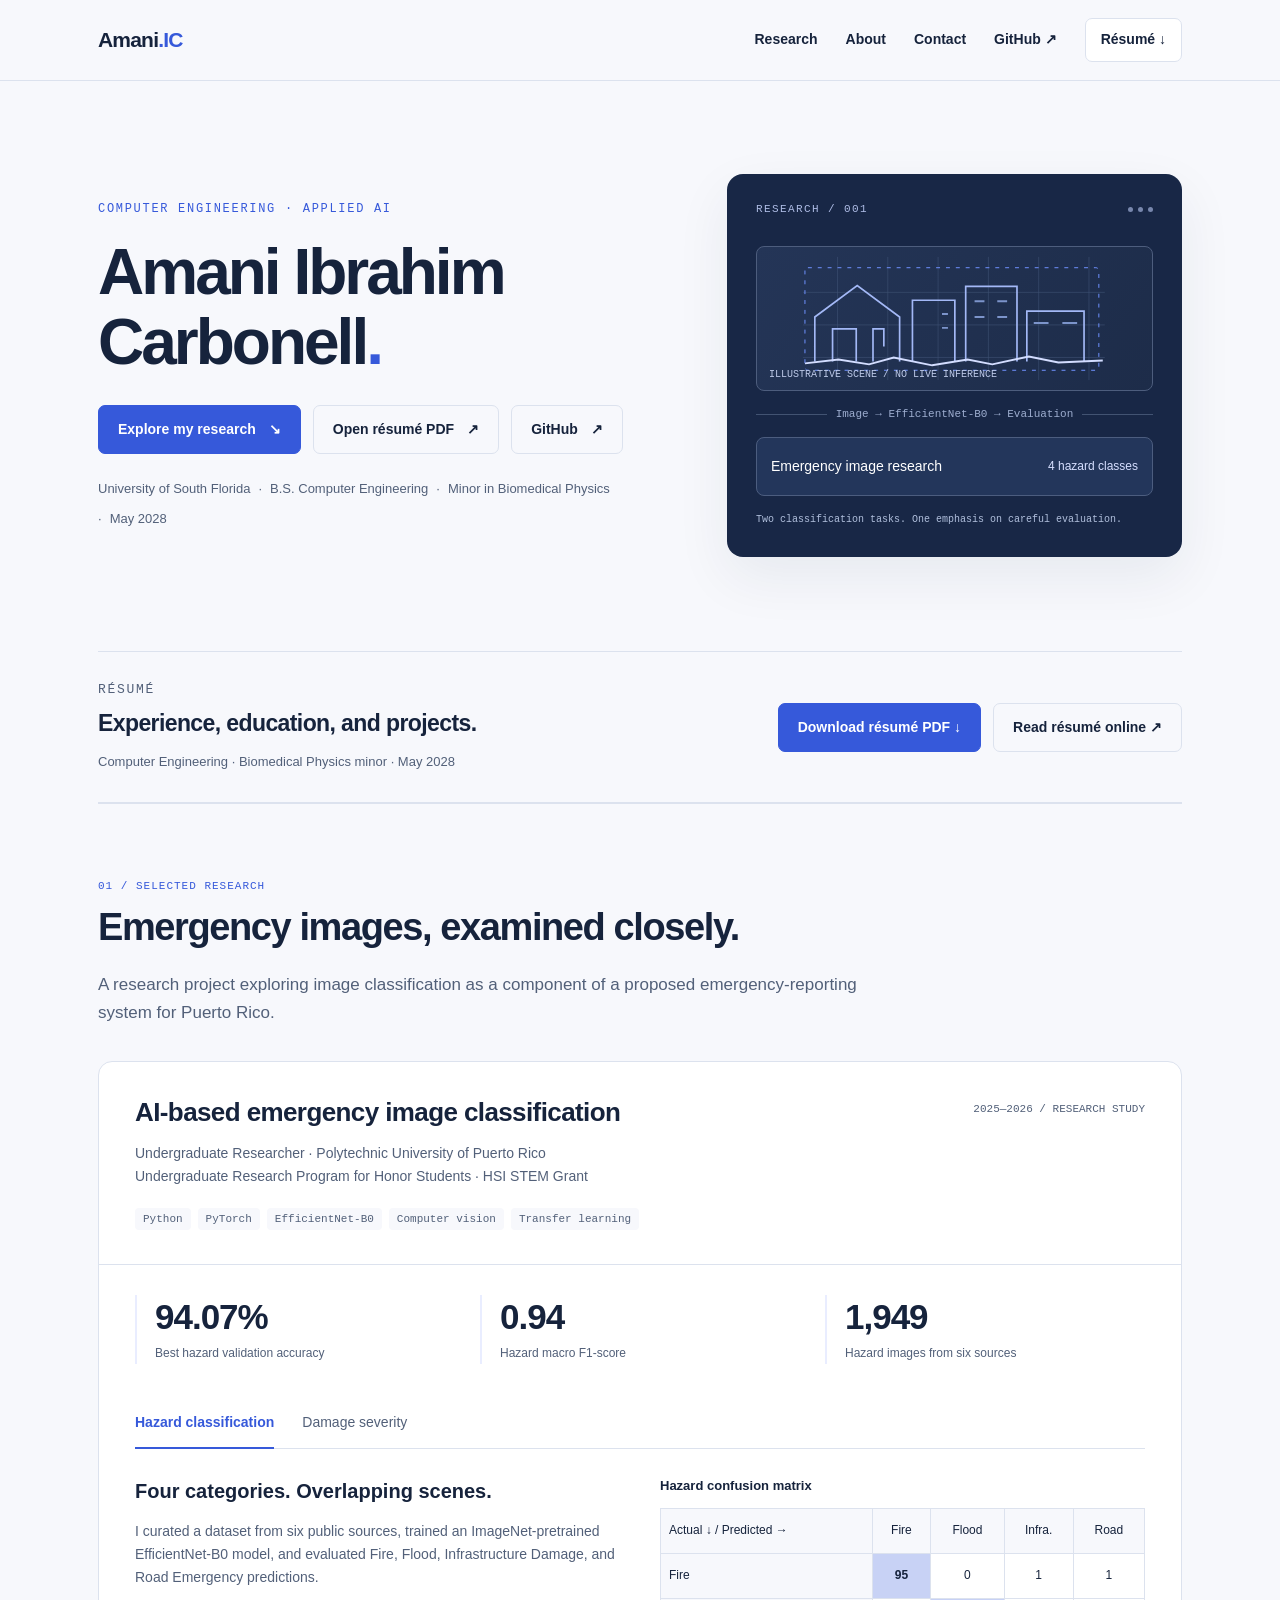
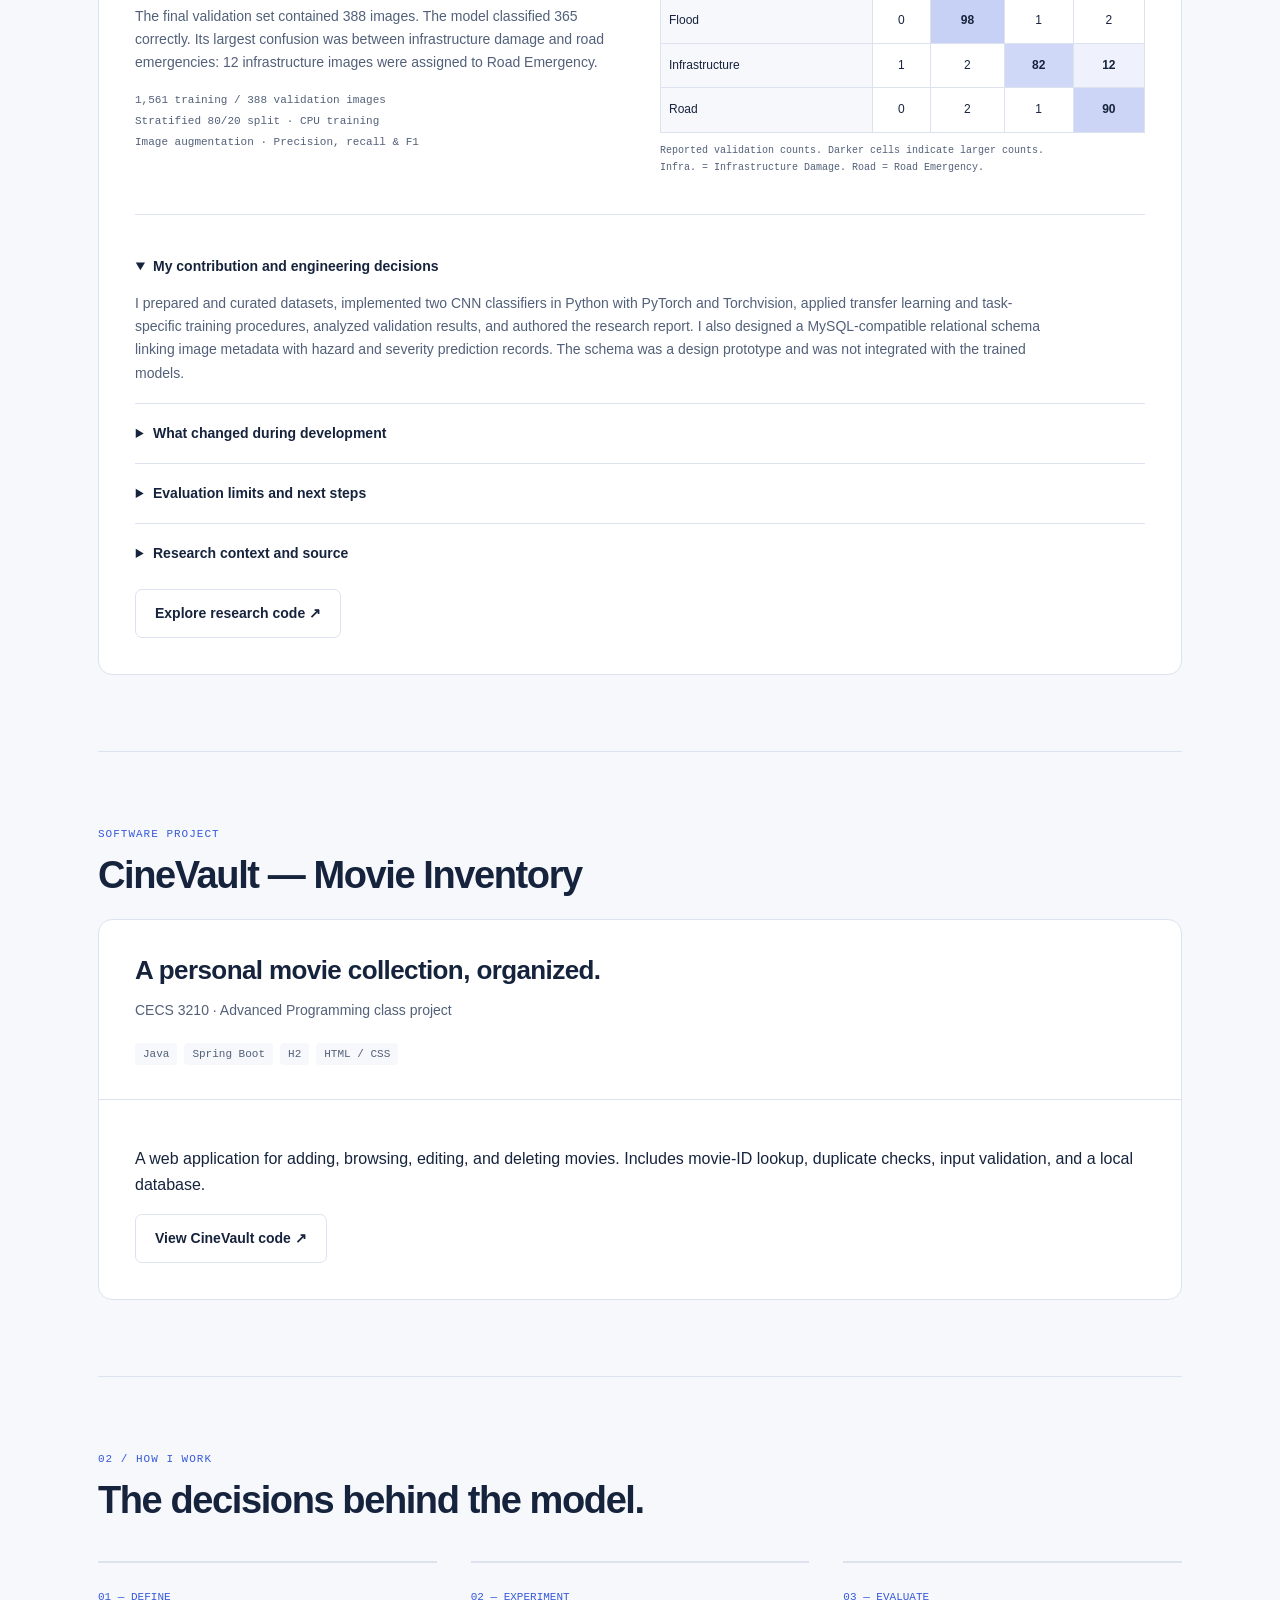
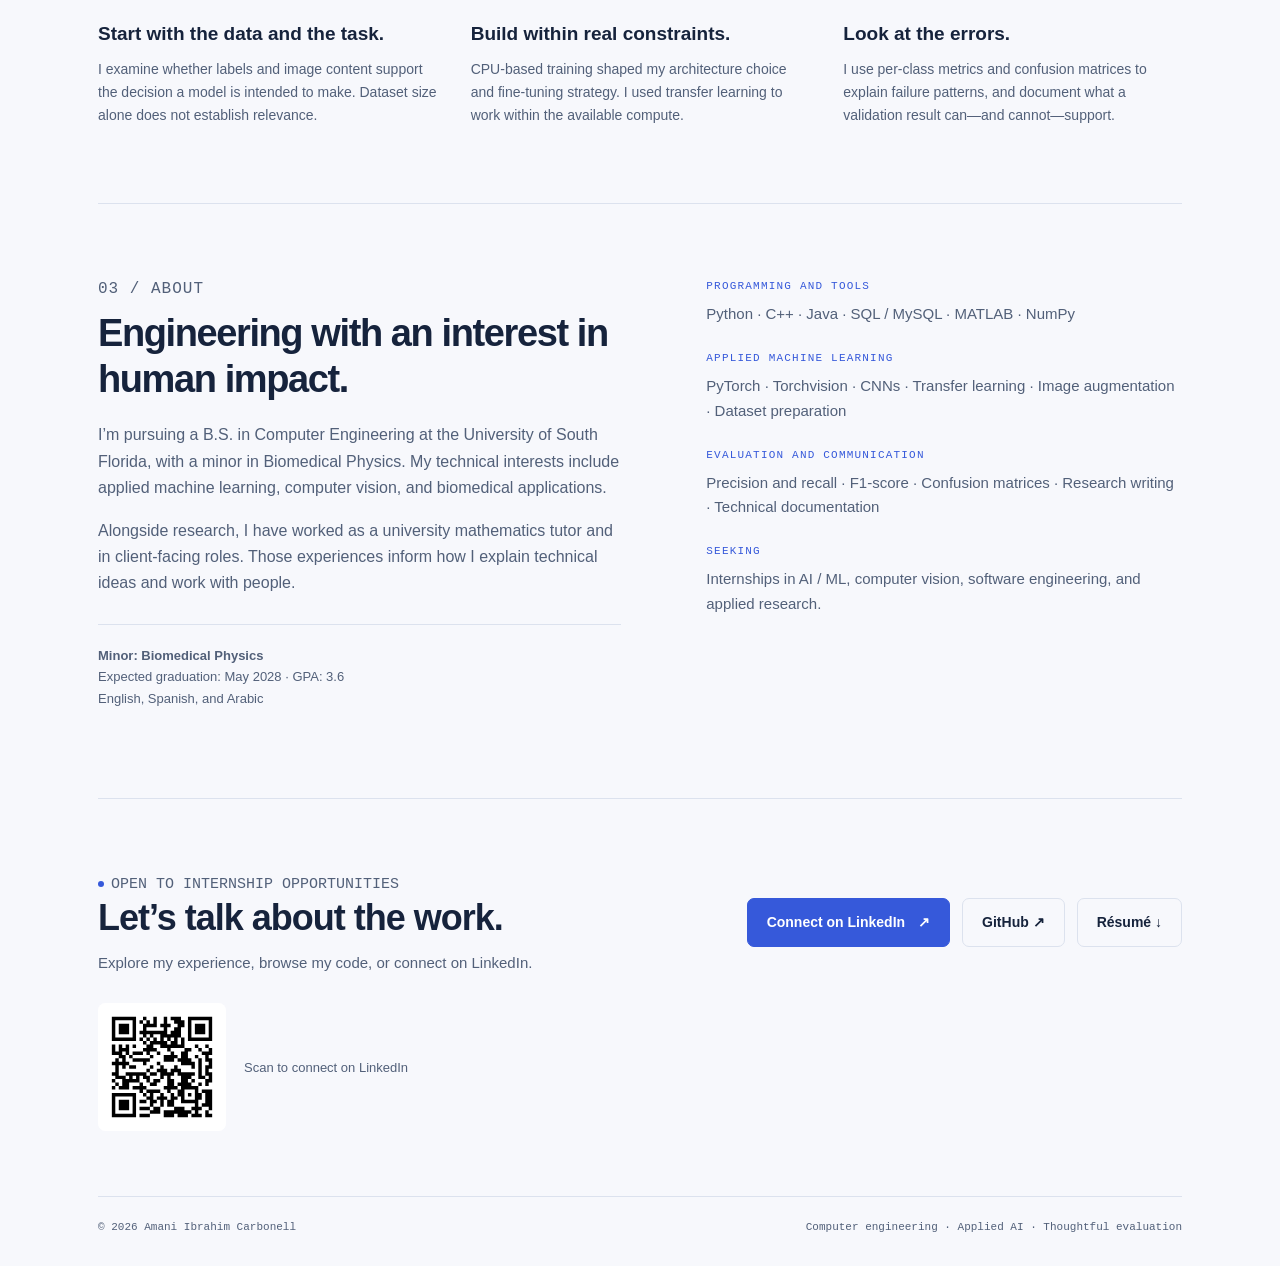
==== index.html @ 56d8b27e "Publish portfolio and resume on GitHub Pages" ====
<!doctype html>
<html lang="en">
<head>
<meta charset="utf-8"><meta name="viewport" content="width=device-width,initial-scale=1">
<meta name="description" content="Amani Ibrahim Carbonell — Computer Engineering student at USF. Applied AI and computer vision research, from dataset design to model evaluation.">
<title>Amani Ibrahim Carbonell — Computer Engineering & AI</title>
<style>
:root{--paper:#f7f8fc;--white:#fff;--ink:#16233c;--muted:#526079;--line:#dce2ee;--accent:#3659da;--pale:#e9edff;--dark:#182746;--mono:ui-monospace,SFMono-Regular,Consolas,monospace}*{box-sizing:border-box}html{scroll-behavior:smooth;scroll-padding-top:100px}body{margin:0;background:var(--paper);color:var(--ink);font-family:Inter,Arial,sans-serif;line-height:1.65}a{color:inherit;text-decoration:none}button{font:inherit}button,a{-webkit-tap-highlight-color:transparent}a:focus-visible,button:focus-visible,summary:focus-visible{outline:3px solid var(--accent);outline-offset:5px}.skip{position:absolute;left:18px;top:-100px;z-index:10;background:white;padding:10px}.skip:focus{top:10px}.wrap{max-width:1180px;margin:auto;padding:0 48px}header{position:sticky;top:0;background:rgba(247,248,252,.96);border-bottom:1px solid var(--line);z-index:5}nav{height:80px;display:flex;align-items:center;justify-content:space-between;gap:28px}.brand{font-weight:750;letter-spacing:-.8px;font-size:21px}.brand span{color:var(--accent)}.navlinks{display:flex;align-items:center;gap:28px;font-size:14px;font-weight:600}.navlinks a:hover{color:var(--accent)}.resume-link{border:1px solid var(--line);border-radius:7px;padding:9px 15px;background:white}.hero{padding:93px 0 94px;display:grid;grid-template-columns:1.25fr 1fr;gap:60px;align-items:center}.eyebrow{font:12px var(--mono);letter-spacing:1.7px;text-transform:uppercase;color:var(--accent);margin:0 0 22px}.hero h1{font-size:clamp(45px,5vw,67px);line-height:1.09;letter-spacing:-3px;font-weight:650;margin:0 0 28px}.hero h1 span{color:var(--accent)}.intro{font-size:18px;color:var(--muted);max-width:560px;margin:0 0 27px}.identity{font-size:13px;color:var(--muted);margin:24px 0 0;display:flex;gap:8px;flex-wrap:wrap}.identity span+span:before{content:'·';margin-right:8px}.actions{display:flex;gap:12px;flex-wrap:wrap}.button{display:inline-flex;align-items:center;justify-content:center;gap:13px;border-radius:7px;padding:12px 19px;font-size:14px;font-weight:600;background:var(--accent);color:white;border:1px solid var(--accent)}.button:hover{background:#2747ba}.button.secondary{background:transparent;color:var(--ink);border-color:var(--line)}.button.secondary:hover{background:white}.visual{background:var(--dark);color:white;border-radius:16px;padding:29px;box-shadow:0 20px 55px #14254512;position:relative}.visual-top{font:11px var(--mono);color:#aebce5;letter-spacing:1.4px;display:flex;align-items:center;justify-content:space-between;margin-bottom:31px}.dots{display:flex;gap:5px}.dots i{width:5px;height:5px;border-radius:50%;background:#7887ad}.image-box{height:145px;border:1px solid #4d5d7d;border-radius:8px;display:flex;align-items:center;justify-content:center;overflow:hidden;background:linear-gradient(125deg,#243557,#1d2c49);position:relative}.image-box svg{width:88%;height:100%}.box-tag{position:absolute;bottom:10px;left:12px;font:10px var(--mono);color:#bdc9e8}.processing{display:flex;align-items:center;gap:9px;color:#9dadcf;font:11px var(--mono);margin:17px 0}.processing:before,.processing:after{content:'';height:1px;flex:1;background:#425372}.prediction{display:flex;align-items:center;justify-content:space-between;border:1px solid #4c5d7f;background:#23365b;border-radius:8px;padding:17px 14px;font-size:14px}.prediction strong{color:#d6dfff;font-size:12px;font-weight:500}.visual-note{font:10px/1.7 var(--mono);color:#b0bfdc;margin:15px 0 0}.section{padding:76px 0;border-top:1px solid var(--line)}.section-number{font:11px var(--mono);color:var(--accent);letter-spacing:1px;margin:0 0 13px}.section h2{font-size:38px;line-height:1.2;letter-spacing:-1.4px;font-weight:650;margin:0 0 20px}.section-lead{font-size:17px;color:var(--muted);max-width:760px;margin:0 0 34px}.project{background:white;border:1px solid var(--line);border-radius:14px;overflow:hidden}.project-head{padding:34px 36px;border-bottom:1px solid var(--line);display:flex;justify-content:space-between;gap:30px}.project-head h3{font-size:26px;letter-spacing:-.6px;line-height:1.3;margin:0 0 12px;max-width:650px}.project-head p{font-size:14px;color:var(--muted);max-width:650px;margin:0}.project-date{font:11px var(--mono);color:var(--muted);white-space:nowrap;padding-top:7px}.tags{display:flex;flex-wrap:wrap;gap:7px;margin-top:20px}.tags span{font:11px var(--mono);padding:5px 8px;background:var(--paper);border-radius:4px;color:var(--muted)}.project-body{padding:30px 36px 36px}.metrics{display:grid;grid-template-columns:repeat(3,1fr);gap:25px;margin-bottom:34px}.metric{border-left:2px solid var(--pale);padding-left:18px}.metric strong{display:block;font-size:35px;line-height:1.25;letter-spacing:-1px}.metric span{display:block;font-size:12px;color:var(--muted);margin-top:5px}.tabs{display:flex;border-bottom:1px solid var(--line);gap:28px;margin:0 0 26px}.tabs button{border:0;border-bottom:2px solid transparent;margin-bottom:-1px;background:none;padding:13px 0;color:var(--muted);font-size:14px;cursor:pointer}.tabs button[aria-selected=true]{color:var(--accent);border-bottom-color:var(--accent);font-weight:650}.result-layout{display:grid;grid-template-columns:1fr 1fr;gap:40px;align-items:start}.result-copy h4{font-size:20px;margin:0 0 12px}.result-copy p{font-size:14px;color:var(--muted);margin:0 0 16px}.result-copy .method{font:11px/1.9 var(--mono);color:var(--muted)}table{border-collapse:collapse;width:100%;font-size:12px}caption{text-align:left;font-weight:600;font-size:13px;margin-bottom:12px}th,td{text-align:center;padding:12px 8px;border:1px solid var(--line)}th{font-weight:500;background:#f7f8fc}th:first-child{text-align:left}.cell{background:rgba(54,89,218,var(--heat));font-weight:650}.table-note{font:10px/1.65 var(--mono);color:var(--muted);margin-top:10px}.observations{margin-top:28px;padding-top:22px;border-top:1px solid var(--line)}details{border-bottom:1px solid var(--line);padding:18px 0}details:last-child{border:0;padding-bottom:0}summary{font-size:14px;font-weight:600;cursor:pointer;list-style-position:outside;margin-left:18px}details p{font-size:14px;color:var(--muted);margin:14px 0 0;max-width:920px}.approach-grid{display:grid;grid-template-columns:repeat(3,1fr);gap:34px;margin-top:37px}.approach-step{border-top:2px solid var(--line);padding-top:19px}.step-num{font:11px var(--mono);color:var(--accent)}.approach-step h3{font-size:19px;line-height:1.4;margin:13px 0 10px}.approach-step p{font-size:14px;color:var(--muted);margin:0}.about-layout{display:grid;grid-template-columns:1.1fr 1fr;gap:85px}.about-layout p{color:var(--muted);font-size:16px}.skill-group{margin-bottom:25px}.skill-group h3{font:11px var(--mono);letter-spacing:1.2px;color:var(--accent);text-transform:uppercase;margin:0 0 10px}.skill-group p{font-size:15px;margin:0}.about-meta{margin-top:27px;border-top:1px solid var(--line);padding-top:20px;font-size:13px!important}.contact{padding:70px 0 65px}.contact-inner{display:flex;align-items:center;justify-content:space-between;gap:30px}.contact h2{font-size:36px;margin:0 0 12px;letter-spacing:-1px}.contact p{margin:0;color:var(--muted);font-size:15px}.footer{padding:24px 0;border-top:1px solid var(--line);font:11px var(--mono);color:var(--muted);display:flex;justify-content:space-between;gap:20px}.status{display:inline-flex;align-items:center;gap:7px;font:11px var(--mono);color:var(--accent);margin-bottom:17px}.status:before{content:'';width:6px;height:6px;border-radius:50%;background:var(--accent)}[hidden]{display:none!important}@media(max-width:900px){.wrap{padding:0 25px}.hero{gap:35px;grid-template-columns:1.15fr 1fr}.hero h1{font-size:48px}.visual{padding:22px}.result-layout{gap:25px}.about-layout{gap:40px}}@media(max-width:650px){nav{height:70px}.brand{font-size:18px}.navlinks{gap:16px;font-size:12px}.navlinks .about-nav{display:none}.navlinks .resume-link{padding:6px 9px}.hero{grid-template-columns:1fr;padding:55px 0;gap:35px}.hero h1{font-size:48px;letter-spacing:-2.2px}.intro{font-size:17px}.visual{max-width:460px;width:100%}.section{padding:50px 0}.section h2{font-size:31px}.project-head{padding:24px;display:block}.project-head h3{font-size:23px}.project-date{margin-top:18px}.project-body{padding:24px}.metrics{gap:13px}.metric{padding-left:10px}.metric strong{font-size:27px}.metric span{font-size:11px}.result-layout,.about-layout,.approach-grid{grid-template-columns:1fr}.tabs{gap:20px}.tabs button{font-size:13px}.approach-grid{gap:25px}.contact-inner{display:block}.contact .actions{margin-top:25px}.contact h2{font-size:29px}.footer{font-size:10px;flex-direction:column;gap:5px}.table-scroll{overflow-x:auto}th,td{padding:10px 6px}}@media(prefers-reduced-motion:reduce){html{scroll-behavior:auto}}
.linkedin-qr{display:flex;align-items:center;gap:18px;margin:28px 0 0}.linkedin-qr img{display:block;background:white;border-radius:8px}.linkedin-qr figcaption{font-size:13px;color:var(--muted)}@media(max-width:650px){.navlinks{gap:11px}.navlinks a[href="#contact"]{display:none}}
.resume-panel{display:flex;align-items:center;justify-content:space-between;gap:28px;border-top:1px solid var(--line);border-bottom:1px solid var(--line);padding:30px 0}.resume-panel .eyebrow{margin:0 0 8px}.resume-panel h2{font-size:23px;letter-spacing:-.6px;margin:0 0 8px}.resume-panel p{font-size:13px;color:var(--muted);margin:0}.resume-panel .actions{flex-shrink:0}@media(max-width:900px){.resume-panel{align-items:flex-start;flex-direction:column}.resume-panel .actions{flex-shrink:1}}
</style>
</head>
<body>
<a class="skip" href="#main">Skip to content</a>
<header><div class="wrap"><nav aria-label="Main navigation"><a class="brand" href="#main">Amani<span>.IC</span></a><div class="navlinks"><a href="#research">Research</a><a class="about-nav" href="#about">About</a><a href="#contact">Contact</a><a href="https://github.com/amaniic" target="_blank" rel="noopener noreferrer">GitHub ↗</a><a class="resume-link" href="resume.html">Résumé ↓</a></div></nav></div></header>
<main id="main"><div class="wrap">
<section class="hero" aria-labelledby="hero-title"><div><p class="eyebrow">Computer engineering · Applied AI</p><h1 id="hero-title">Amani Ibrahim<br>Carbonell<span>.</span></h1><div class="actions"><a class="button" href="#research">Explore my research <span aria-hidden="true">↘</span></a><a class="button secondary" href="Amani_Ibrahim_Carbonell_Resume.pdf" target="_blank" rel="noopener noreferrer">Open résumé PDF <span aria-hidden="true">↗</span></a><a class="button secondary" href="https://github.com/amaniic" target="_blank" rel="noopener noreferrer">GitHub <span aria-hidden="true">↗</span></a></div><p class="identity"><span>University of South Florida</span><span>B.S. Computer Engineering</span><span>Minor in Biomedical Physics</span><span>May 2028</span></p></div>
<div class="visual" aria-label="Conceptual illustration of the research workflow"><div class="visual-top"><span>RESEARCH / 001</span><span class="dots" aria-hidden="true"><i></i><i></i><i></i></span></div><div class="image-box"><svg viewBox="0 0 340 145" fill="none" aria-hidden="true"><path d="M16 112h306M16 79h306M16 46h306M51 10v125M102 10v125M153 10v125M204 10v125M255 10v125M306 10v125" stroke="#405274" stroke-width=".6"/><path d="M28 116V71l43-32 43 32v45M46 116V83h24v33M87 116V83h11v18M127 116V54h43v62M181 116V40h52v76M243 116V65h58v51" stroke="#a3b8f6" stroke-width="1.7"/><path d="m18 118 34-4 31 5 25-7 39 8 36-6 25 5 37-8 30 6 45-2" stroke="#d3ddff" stroke-width="2"/><path d="M157 68h6M157 82h6M190 55h10M213 55h10M190 71h10M213 71h10M250 77h15M279 77h15" stroke="#7c94cb" stroke-width="2"/><rect x="18" y="21" width="298" height="104" rx="3" stroke="#7092ff" stroke-dasharray="4 6"/></svg><span class="box-tag">ILLUSTRATIVE SCENE / NO LIVE INFERENCE</span></div><div class="processing">Image → EfficientNet-B0 → Evaluation</div><div class="prediction"><span>Emergency image research</span><strong>4 hazard classes</strong></div><p class="visual-note">Two classification tasks. One emphasis on careful evaluation.</p></div></section>
<section class="resume-panel" id="resume" aria-labelledby="resume-title"><div><p class="eyebrow">RÉSUMÉ</p><h2 id="resume-title">Experience, education, and projects.</h2><p>Computer Engineering · Biomedical Physics minor · May 2028</p></div><div class="actions"><a class="button" href="Amani_Ibrahim_Carbonell_Resume.pdf" download="Amani_Ibrahim_Carbonell_Resume.pdf">Download résumé PDF ↓</a><a class="button secondary" href="resume.html">Read résumé online ↗</a></div></section>
<section class="section" id="research" aria-labelledby="research-title"><p class="section-number">01 / SELECTED RESEARCH</p><h2 id="research-title">Emergency images, examined closely.</h2><p class="section-lead">A research project exploring image classification as a component of a proposed emergency-reporting system for Puerto Rico.</p>
<article class="project"><div class="project-head"><div><h3>AI-based emergency image classification</h3><p>Undergraduate Researcher · Polytechnic University of Puerto Rico<br>Undergraduate Research Program for Honor Students · HSI STEM Grant</p><div class="tags"><span>Python</span><span>PyTorch</span><span>EfficientNet-B0</span><span>Computer vision</span><span>Transfer learning</span></div></div><div class="project-date">2025—2026 / RESEARCH STUDY</div></div>
<div class="project-body"><div class="metrics"><div class="metric"><strong>94.07%</strong><span>Best hazard validation accuracy</span></div><div class="metric"><strong>0.94</strong><span>Hazard macro F1-score</span></div><div class="metric"><strong>1,949</strong><span>Hazard images from six sources</span></div></div>
<div class="tabs" role="tablist" aria-label="Explore model results"><button id="tab-hazard" role="tab" aria-selected="true" aria-controls="panel-hazard" tabindex="0">Hazard classification</button><button id="tab-severity" role="tab" aria-selected="false" aria-controls="panel-severity" tabindex="-1">Damage severity</button></div>
<div role="tabpanel" id="panel-hazard" aria-labelledby="tab-hazard"><div class="result-layout"><div class="result-copy"><h4>Four categories. Overlapping scenes.</h4><p>I curated a dataset from six public sources, trained an ImageNet-pretrained EfficientNet-B0 model, and evaluated Fire, Flood, Infrastructure Damage, and Road Emergency predictions.</p><p>The final validation set contained 388 images. The model classified 365 correctly. Its largest confusion was between infrastructure damage and road emergencies: 12 infrastructure images were assigned to Road Emergency.</p><p class="method">1,561 training / 388 validation images<br>Stratified 80/20 split · CPU training<br>Image augmentation · Precision, recall & F1</p></div><div class="table-scroll"><table><caption>Hazard confusion matrix</caption><thead><tr><th scope="col">Actual ↓ / Predicted →</th><th scope="col">Fire</th><th scope="col">Flood</th><th scope="col">Infra.</th><th scope="col">Road</th></tr></thead><tbody><tr><th scope="row">Fire</th><td class="cell" style="--heat:.27">95</td><td>0</td><td>1</td><td>1</td></tr><tr><th scope="row">Flood</th><td>0</td><td class="cell" style="--heat:.28">98</td><td>1</td><td>2</td></tr><tr><th scope="row">Infrastructure</th><td>1</td><td>2</td><td class="cell" style="--heat:.23">82</td><td class="cell" style="--heat:.08">12</td></tr><tr><th scope="row">Road</th><td>0</td><td>2</td><td>1</td><td class="cell" style="--heat:.25">90</td></tr></tbody></table><p class="table-note">Reported validation counts. Darker cells indicate larger counts.<br>Infra. = Infrastructure Damage. Road = Road Emergency.</p></div></div></div>
<div role="tabpanel" id="panel-severity" aria-labelledby="tab-severity" hidden><div class="result-layout"><div class="result-copy"><h4>Severity needs more than a headline score.</h4><p>I developed a second EfficientNet-B0 model for Mild Damage versus Severe Damage using a modified, supplemented CrisisMMD-based dataset. Training used class-weighted cross-entropy and staged fine-tuning.</p><p>The best validation accuracy across training was <strong>79.57%</strong>. The final Stage 2 pass shown here classified 431 of 558 images correctly (<strong>77.24%</strong>). These results describe different checkpoints.</p><p class="method">2,289 training / 558 validation images<br>Final-pass macro F1: 0.75<br>Final-pass severe recall: 0.79</p></div><div class="table-scroll"><table><caption>Severity confusion matrix · final Stage 2 pass</caption><thead><tr><th scope="col">Actual ↓ / Predicted →</th><th scope="col">Mild</th><th scope="col">Severe</th></tr></thead><tbody><tr><th scope="row">Mild Damage</th><td class="cell" style="--heat:.16">125</td><td class="cell" style="--heat:.06">45</td></tr><tr><th scope="row">Severe Damage</th><td class="cell" style="--heat:.10">82</td><td class="cell" style="--heat:.28">306</td></tr></tbody></table><p class="table-note">82 severe images were predicted as mild in the final pass. This failure mode supports further research into human review and clearer severity criteria.</p></div></div></div>
<div class="observations"><details open><summary>My contribution and engineering decisions</summary><p>I prepared and curated datasets, implemented two CNN classifiers in Python with PyTorch and Torchvision, applied transfer learning and task-specific training procedures, analyzed validation results, and authored the research report. I also designed a MySQL-compatible relational schema linking image metadata with hazard and severity prediction records. The schema was a design prototype and was not integrated with the trained models.</p></details><details><summary>What changed during development</summary><p>Early event-based CrisisMMD experiments exposed a mismatch between social-media labels and the intended image-only operational categories. I moved to a curated four-category dataset and used EfficientNet-B0 for computational practicality on CPU. The severity task evolved from three classes to two, followed by class weighting and selective fine-tuning. Several factors changed together, so performance differences do not isolate the effect of any one intervention.</p></details><details><summary>Evaluation limits and next steps</summary><p>These are validation results used during model development, not an independent external test or evidence of deployed emergency-response performance. The hazard dataset included synthetic road-emergency examples from one source. Severity labels remained subjective, and the tasks used different datasets, so their accuracy figures are not a direct benchmark. The next steps are independent Puerto Rico data, clearer annotation criteria, and confidence-based human review.</p></details><details><summary>Research context and source</summary><p>This case study summarizes my contribution to research conducted at the Polytechnic University of Puerto Rico. It is based on my 2026 final report, “Design and Development of an Intelligent Emergency State Reporting System for Puerto Rico.” Original institutional code, model files, and curated datasets are not distributed on this website. The scene illustration above is schematic; this website does not run an emergency classifier.</p></details></div><div class="actions" style="margin-top:24px"><a class="button secondary" href="https://github.com/amaniic/amani-portfolio/tree/main/research" target="_blank" rel="noopener noreferrer">Explore research code ↗</a></div></div></article></section>
<section class="section" id="software-projects" aria-labelledby="software-title"><p class="section-number">SOFTWARE PROJECT</p><h2 id="software-title">CineVault — Movie Inventory</h2><article class="project"><div class="project-head"><div><h3>A personal movie collection, organized.</h3><p>CECS 3210 · Advanced Programming class project</p><div class="tags"><span>Java</span><span>Spring Boot</span><span>H2</span><span>HTML / CSS</span></div></div></div><div class="project-body"><p>A web application for adding, browsing, editing, and deleting movies. Includes movie-ID lookup, duplicate checks, input validation, and a local database.</p><div class="actions"><a class="button secondary" href="https://github.com/amaniic/amani-portfolio/tree/main/cinevault" target="_blank" rel="noopener noreferrer">View CineVault code ↗</a></div></div></article></section>
<section class="section" id="approach" aria-labelledby="approach-title"><p class="section-number">02 / HOW I WORK</p><h2 id="approach-title">The decisions behind the model.</h2><div class="approach-grid"><div class="approach-step"><span class="step-num">01 — DEFINE</span><h3>Start with the data and the task.</h3><p>I examine whether labels and image content support the decision a model is intended to make. Dataset size alone does not establish relevance.</p></div><div class="approach-step"><span class="step-num">02 — EXPERIMENT</span><h3>Build within real constraints.</h3><p>CPU-based training shaped my architecture choice and fine-tuning strategy. I used transfer learning to work within the available compute.</p></div><div class="approach-step"><span class="step-num">03 — EVALUATE</span><h3>Look at the errors.</h3><p>I use per-class metrics and confusion matrices to explain failure patterns, and document what a validation result can—and cannot—support.</p></div></div></section>
<section class="section" id="about" aria-labelledby="about-title"><div class="about-layout"><div><p class="section-number">03 / ABOUT</p><h2 id="about-title">Engineering with an interest in human impact.</h2><p>I’m pursuing a B.S. in Computer Engineering at the University of South Florida, with a minor in Biomedical Physics. My technical interests include applied machine learning, computer vision, and biomedical applications.</p><p>Alongside research, I have worked as a university mathematics tutor and in client-facing roles. Those experiences inform how I explain technical ideas and work with people.</p><p class="about-meta"><strong>Minor: Biomedical Physics</strong><br>Expected graduation: May 2028 · GPA: 3.6<br>English, Spanish, and Arabic</p></div><div><div class="skill-group"><h3>Programming and tools</h3><p>Python · C++ · Java · SQL / MySQL · MATLAB · NumPy</p></div><div class="skill-group"><h3>Applied machine learning</h3><p>PyTorch · Torchvision · CNNs · Transfer learning · Image augmentation · Dataset preparation</p></div><div class="skill-group"><h3>Evaluation and communication</h3><p>Precision and recall · F1-score · Confusion matrices · Research writing · Technical documentation</p></div><div class="skill-group"><h3>Seeking</h3><p>Internships in AI / ML, computer vision, software engineering, and applied research.</p></div></div></div></section>
<section class="section contact" id="contact" aria-labelledby="contact-title"><div class="contact-inner"><div><p class="status">OPEN TO INTERNSHIP OPPORTUNITIES</p><h2 id="contact-title">Let’s talk about the work.</h2><p>Explore my experience, browse my code, or connect on LinkedIn.</p></div><div class="actions"><a class="button" href="https://www.linkedin.com/in/amani-ibr" target="_blank" rel="noopener noreferrer">Connect on LinkedIn <span aria-hidden="true">↗</span></a><a class="button secondary" href="https://github.com/amaniic" target="_blank" rel="noopener noreferrer">GitHub ↗</a><a class="button secondary" href="resume.html">Résumé ↓</a></div></div><figure class="linkedin-qr"><a href="https://www.linkedin.com/in/amani-ibr/" target="_blank" rel="noopener noreferrer"><img src="linkedin-qr.svg" width="128" height="128" alt="QR code linking to Amani Ibrahim Carbonell on LinkedIn"></a><figcaption>Scan to connect on LinkedIn</figcaption></figure></section>
<footer class="footer"><span>© 2026 Amani Ibrahim Carbonell</span><span>Computer engineering · Applied AI · Thoughtful evaluation</span></footer>
</div></main>
<script>
const tabs=Array.from(document.querySelectorAll('[role="tab"]'));
function activateTab(tab){tabs.forEach(t=>{const selected=t===tab;t.setAttribute('aria-selected',String(selected));t.tabIndex=selected?0:-1;document.getElementById(t.getAttribute('aria-controls')).hidden=!selected;});}
tabs.forEach((tab,index)=>{tab.addEventListener('click',()=>activateTab(tab));tab.addEventListener('keydown',event=>{let next;if(event.key==='ArrowRight')next=tabs[(index+1)%tabs.length];if(event.key==='ArrowLeft')next=tabs[(index-1+tabs.length)%tabs.length];if(event.key==='Home')next=tabs[0];if(event.key==='End')next=tabs[tabs.length-1];if(next){event.preventDefault();activateTab(next);next.focus();}});});
</script>
</body></html>
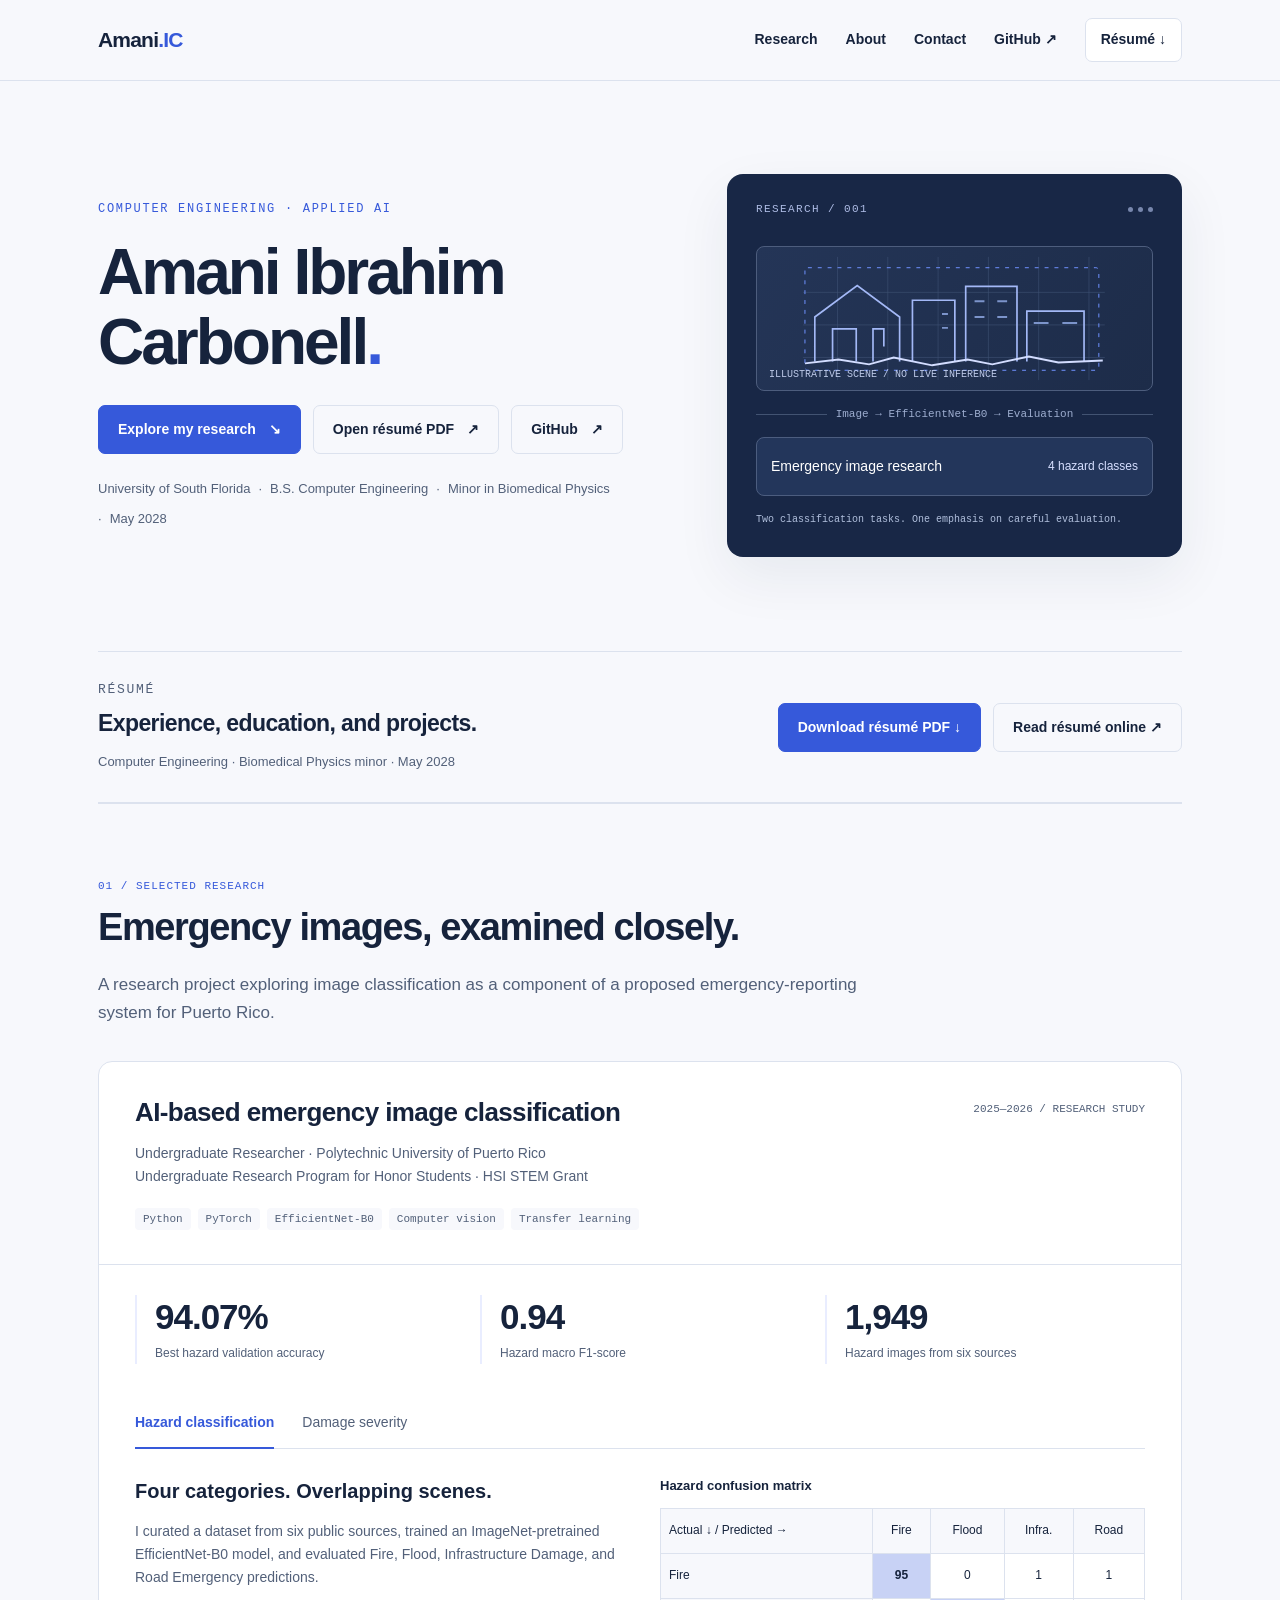
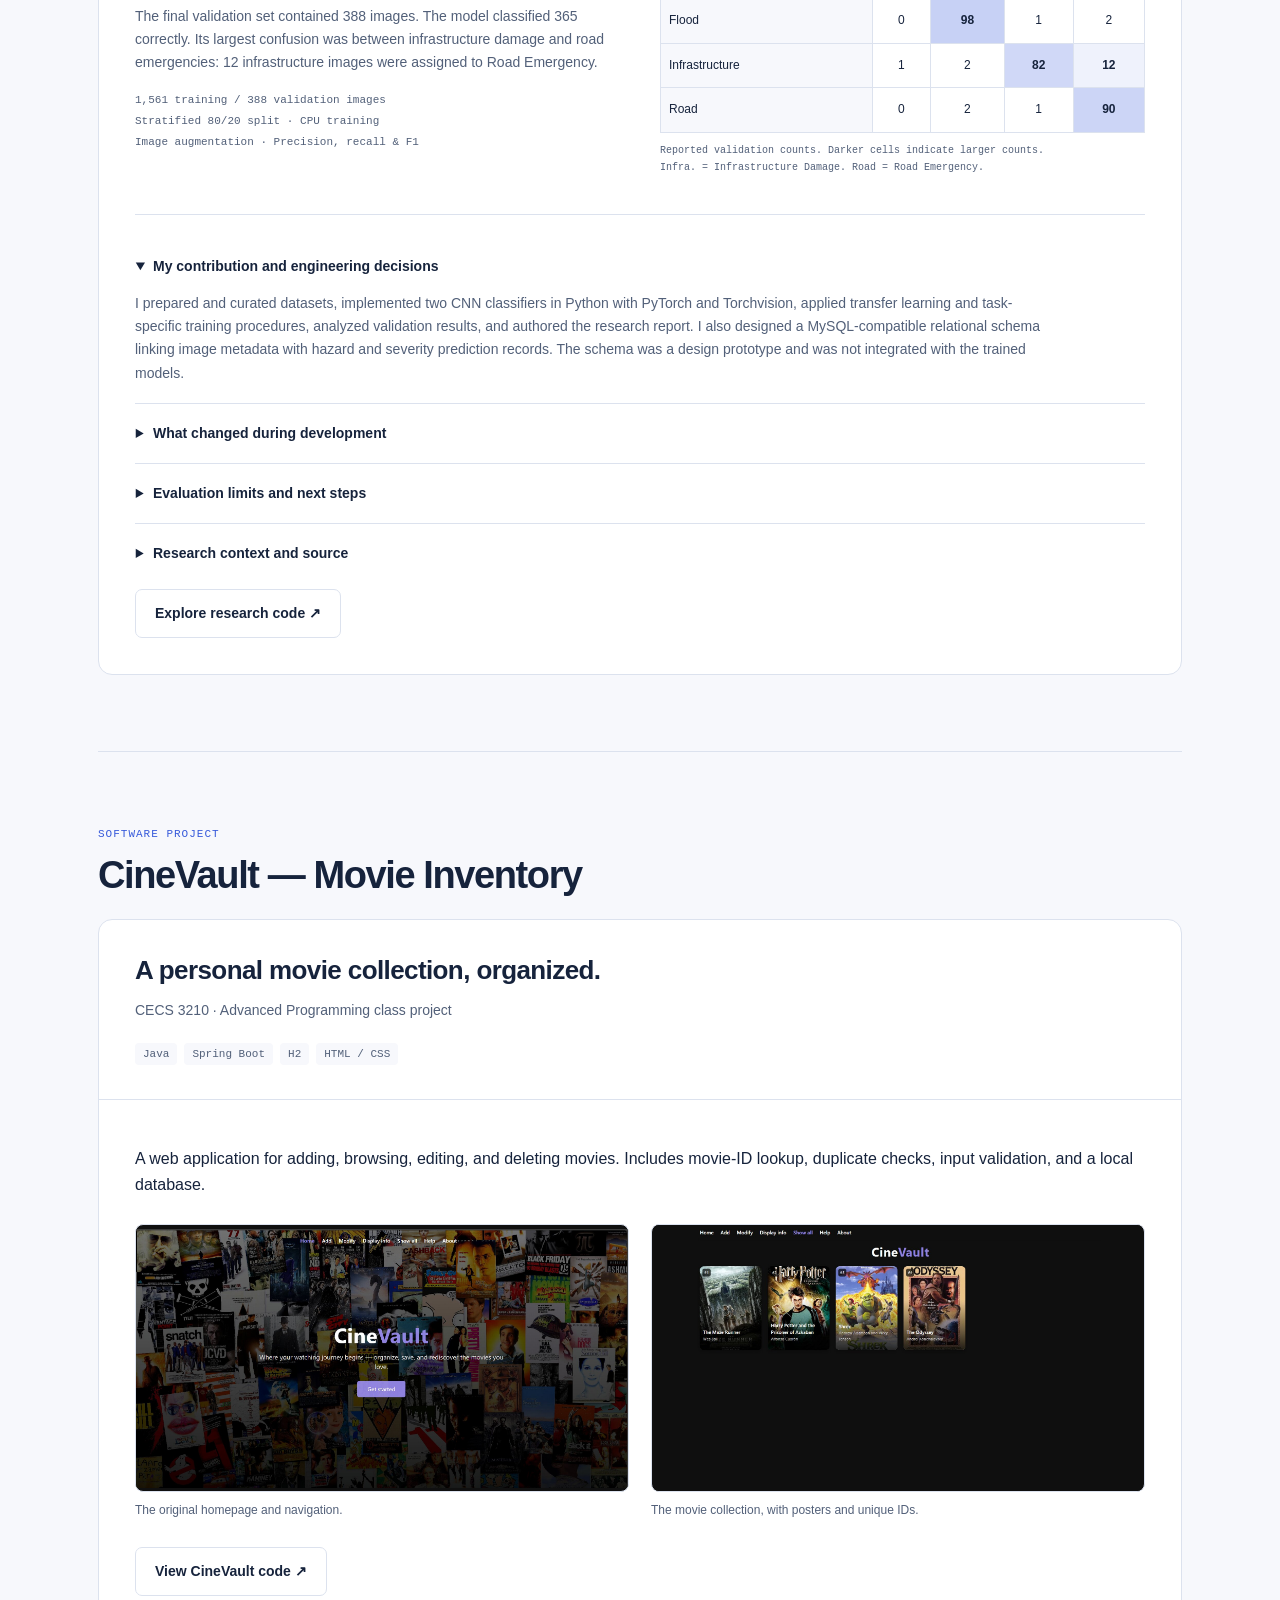
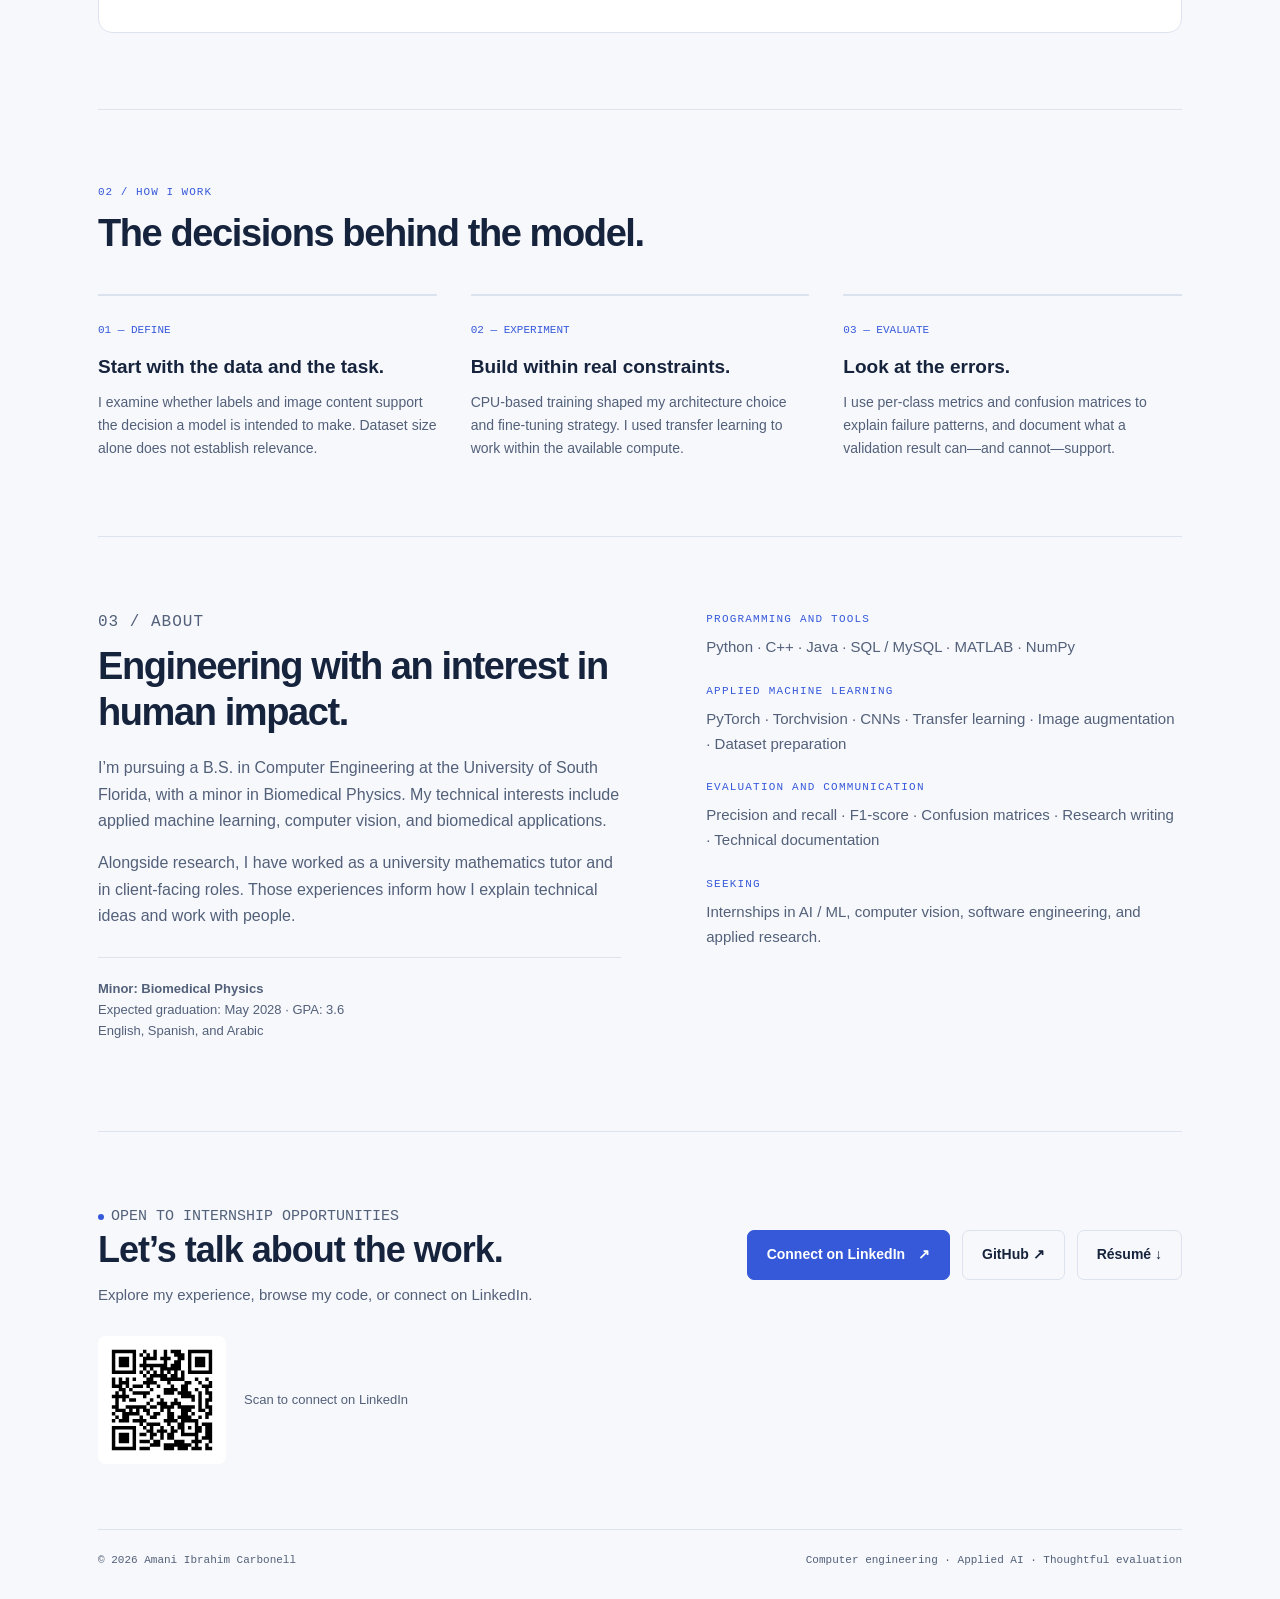
==== commit fc3cb77d: "Show original CineVault application screenshots in project gallery" ====
--- a/index.html
+++ b/index.html
@@ -8,6 +8,7 @@
 :root{--paper:#f7f8fc;--white:#fff;--ink:#16233c;--muted:#526079;--line:#dce2ee;--accent:#3659da;--pale:#e9edff;--dark:#182746;--mono:ui-monospace,SFMono-Regular,Consolas,monospace}*{box-sizing:border-box}html{scroll-behavior:smooth;scroll-padding-top:100px}body{margin:0;background:var(--paper);color:var(--ink);font-family:Inter,Arial,sans-serif;line-height:1.65}a{color:inherit;text-decoration:none}button{font:inherit}button,a{-webkit-tap-highlight-color:transparent}a:focus-visible,button:focus-visible,summary:focus-visible{outline:3px solid var(--accent);outline-offset:5px}.skip{position:absolute;left:18px;top:-100px;z-index:10;background:white;padding:10px}.skip:focus{top:10px}.wrap{max-width:1180px;margin:auto;padding:0 48px}header{position:sticky;top:0;background:rgba(247,248,252,.96);border-bottom:1px solid var(--line);z-index:5}nav{height:80px;display:flex;align-items:center;justify-content:space-between;gap:28px}.brand{font-weight:750;letter-spacing:-.8px;font-size:21px}.brand span{color:var(--accent)}.navlinks{display:flex;align-items:center;gap:28px;font-size:14px;font-weight:600}.navlinks a:hover{color:var(--accent)}.resume-link{border:1px solid var(--line);border-radius:7px;padding:9px 15px;background:white}.hero{padding:93px 0 94px;display:grid;grid-template-columns:1.25fr 1fr;gap:60px;align-items:center}.eyebrow{font:12px var(--mono);letter-spacing:1.7px;text-transform:uppercase;color:var(--accent);margin:0 0 22px}.hero h1{font-size:clamp(45px,5vw,67px);line-height:1.09;letter-spacing:-3px;font-weight:650;margin:0 0 28px}.hero h1 span{color:var(--accent)}.intro{font-size:18px;color:var(--muted);max-width:560px;margin:0 0 27px}.identity{font-size:13px;color:var(--muted);margin:24px 0 0;display:flex;gap:8px;flex-wrap:wrap}.identity span+span:before{content:'·';margin-right:8px}.actions{display:flex;gap:12px;flex-wrap:wrap}.button{display:inline-flex;align-items:center;justify-content:center;gap:13px;border-radius:7px;padding:12px 19px;font-size:14px;font-weight:600;background:var(--accent);color:white;border:1px solid var(--accent)}.button:hover{background:#2747ba}.button.secondary{background:transparent;color:var(--ink);border-color:var(--line)}.button.secondary:hover{background:white}.visual{background:var(--dark);color:white;border-radius:16px;padding:29px;box-shadow:0 20px 55px #14254512;position:relative}.visual-top{font:11px var(--mono);color:#aebce5;letter-spacing:1.4px;display:flex;align-items:center;justify-content:space-between;margin-bottom:31px}.dots{display:flex;gap:5px}.dots i{width:5px;height:5px;border-radius:50%;background:#7887ad}.image-box{height:145px;border:1px solid #4d5d7d;border-radius:8px;display:flex;align-items:center;justify-content:center;overflow:hidden;background:linear-gradient(125deg,#243557,#1d2c49);position:relative}.image-box svg{width:88%;height:100%}.box-tag{position:absolute;bottom:10px;left:12px;font:10px var(--mono);color:#bdc9e8}.processing{display:flex;align-items:center;gap:9px;color:#9dadcf;font:11px var(--mono);margin:17px 0}.processing:before,.processing:after{content:'';height:1px;flex:1;background:#425372}.prediction{display:flex;align-items:center;justify-content:space-between;border:1px solid #4c5d7f;background:#23365b;border-radius:8px;padding:17px 14px;font-size:14px}.prediction strong{color:#d6dfff;font-size:12px;font-weight:500}.visual-note{font:10px/1.7 var(--mono);color:#b0bfdc;margin:15px 0 0}.section{padding:76px 0;border-top:1px solid var(--line)}.section-number{font:11px var(--mono);color:var(--accent);letter-spacing:1px;margin:0 0 13px}.section h2{font-size:38px;line-height:1.2;letter-spacing:-1.4px;font-weight:650;margin:0 0 20px}.section-lead{font-size:17px;color:var(--muted);max-width:760px;margin:0 0 34px}.project{background:white;border:1px solid var(--line);border-radius:14px;overflow:hidden}.project-head{padding:34px 36px;border-bottom:1px solid var(--line);display:flex;justify-content:space-between;gap:30px}.project-head h3{font-size:26px;letter-spacing:-.6px;line-height:1.3;margin:0 0 12px;max-width:650px}.project-head p{font-size:14px;color:var(--muted);max-width:650px;margin:0}.project-date{font:11px var(--mono);color:var(--muted);white-space:nowrap;padding-top:7px}.tags{display:flex;flex-wrap:wrap;gap:7px;margin-top:20px}.tags span{font:11px var(--mono);padding:5px 8px;background:var(--paper);border-radius:4px;color:var(--muted)}.project-body{padding:30px 36px 36px}.metrics{display:grid;grid-template-columns:repeat(3,1fr);gap:25px;margin-bottom:34px}.metric{border-left:2px solid var(--pale);padding-left:18px}.metric strong{display:block;font-size:35px;line-height:1.25;letter-spacing:-1px}.metric span{display:block;font-size:12px;color:var(--muted);margin-top:5px}.tabs{display:flex;border-bottom:1px solid var(--line);gap:28px;margin:0 0 26px}.tabs button{border:0;border-bottom:2px solid transparent;margin-bottom:-1px;background:none;padding:13px 0;color:var(--muted);font-size:14px;cursor:pointer}.tabs button[aria-selected=true]{color:var(--accent);border-bottom-color:var(--accent);font-weight:650}.result-layout{display:grid;grid-template-columns:1fr 1fr;gap:40px;align-items:start}.result-copy h4{font-size:20px;margin:0 0 12px}.result-copy p{font-size:14px;color:var(--muted);margin:0 0 16px}.result-copy .method{font:11px/1.9 var(--mono);color:var(--muted)}table{border-collapse:collapse;width:100%;font-size:12px}caption{text-align:left;font-weight:600;font-size:13px;margin-bottom:12px}th,td{text-align:center;padding:12px 8px;border:1px solid var(--line)}th{font-weight:500;background:#f7f8fc}th:first-child{text-align:left}.cell{background:rgba(54,89,218,var(--heat));font-weight:650}.table-note{font:10px/1.65 var(--mono);color:var(--muted);margin-top:10px}.observations{margin-top:28px;padding-top:22px;border-top:1px solid var(--line)}details{border-bottom:1px solid var(--line);padding:18px 0}details:last-child{border:0;padding-bottom:0}summary{font-size:14px;font-weight:600;cursor:pointer;list-style-position:outside;margin-left:18px}details p{font-size:14px;color:var(--muted);margin:14px 0 0;max-width:920px}.approach-grid{display:grid;grid-template-columns:repeat(3,1fr);gap:34px;margin-top:37px}.approach-step{border-top:2px solid var(--line);padding-top:19px}.step-num{font:11px var(--mono);color:var(--accent)}.approach-step h3{font-size:19px;line-height:1.4;margin:13px 0 10px}.approach-step p{font-size:14px;color:var(--muted);margin:0}.about-layout{display:grid;grid-template-columns:1.1fr 1fr;gap:85px}.about-layout p{color:var(--muted);font-size:16px}.skill-group{margin-bottom:25px}.skill-group h3{font:11px var(--mono);letter-spacing:1.2px;color:var(--accent);text-transform:uppercase;margin:0 0 10px}.skill-group p{font-size:15px;margin:0}.about-meta{margin-top:27px;border-top:1px solid var(--line);padding-top:20px;font-size:13px!important}.contact{padding:70px 0 65px}.contact-inner{display:flex;align-items:center;justify-content:space-between;gap:30px}.contact h2{font-size:36px;margin:0 0 12px;letter-spacing:-1px}.contact p{margin:0;color:var(--muted);font-size:15px}.footer{padding:24px 0;border-top:1px solid var(--line);font:11px var(--mono);color:var(--muted);display:flex;justify-content:space-between;gap:20px}.status{display:inline-flex;align-items:center;gap:7px;font:11px var(--mono);color:var(--accent);margin-bottom:17px}.status:before{content:'';width:6px;height:6px;border-radius:50%;background:var(--accent)}[hidden]{display:none!important}@media(max-width:900px){.wrap{padding:0 25px}.hero{gap:35px;grid-template-columns:1.15fr 1fr}.hero h1{font-size:48px}.visual{padding:22px}.result-layout{gap:25px}.about-layout{gap:40px}}@media(max-width:650px){nav{height:70px}.brand{font-size:18px}.navlinks{gap:16px;font-size:12px}.navlinks .about-nav{display:none}.navlinks .resume-link{padding:6px 9px}.hero{grid-template-columns:1fr;padding:55px 0;gap:35px}.hero h1{font-size:48px;letter-spacing:-2.2px}.intro{font-size:17px}.visual{max-width:460px;width:100%}.section{padding:50px 0}.section h2{font-size:31px}.project-head{padding:24px;display:block}.project-head h3{font-size:23px}.project-date{margin-top:18px}.project-body{padding:24px}.metrics{gap:13px}.metric{padding-left:10px}.metric strong{font-size:27px}.metric span{font-size:11px}.result-layout,.about-layout,.approach-grid{grid-template-columns:1fr}.tabs{gap:20px}.tabs button{font-size:13px}.approach-grid{gap:25px}.contact-inner{display:block}.contact .actions{margin-top:25px}.contact h2{font-size:29px}.footer{font-size:10px;flex-direction:column;gap:5px}.table-scroll{overflow-x:auto}th,td{padding:10px 6px}}@media(prefers-reduced-motion:reduce){html{scroll-behavior:auto}}
 .linkedin-qr{display:flex;align-items:center;gap:18px;margin:28px 0 0}.linkedin-qr img{display:block;background:white;border-radius:8px}.linkedin-qr figcaption{font-size:13px;color:var(--muted)}@media(max-width:650px){.navlinks{gap:11px}.navlinks a[href="#contact"]{display:none}}
 .resume-panel{display:flex;align-items:center;justify-content:space-between;gap:28px;border-top:1px solid var(--line);border-bottom:1px solid var(--line);padding:30px 0}.resume-panel .eyebrow{margin:0 0 8px}.resume-panel h2{font-size:23px;letter-spacing:-.6px;margin:0 0 8px}.resume-panel p{font-size:13px;color:var(--muted);margin:0}.resume-panel .actions{flex-shrink:0}@media(max-width:900px){.resume-panel{align-items:flex-start;flex-direction:column}.resume-panel .actions{flex-shrink:1}}
+.cinevault-gallery{display:grid;grid-template-columns:1fr 1fr;gap:22px;margin:26px 0}.cinevault-gallery figure{margin:0;min-width:0}.cinevault-gallery a{display:block;background:#101010;border:1px solid var(--line);border-radius:8px;overflow:hidden}.cinevault-gallery img{display:block;width:100%;height:auto;aspect-ratio:1.85;object-fit:contain}.cinevault-gallery a:hover{outline:2px solid var(--accent);outline-offset:3px}.cinevault-gallery figcaption{font-size:12px;color:var(--muted);margin-top:9px}@media(max-width:650px){.cinevault-gallery{grid-template-columns:1fr}}
 </style>
 </head>
 <body>
@@ -24,7 +25,7 @@
 <div role="tabpanel" id="panel-hazard" aria-labelledby="tab-hazard"><div class="result-layout"><div class="result-copy"><h4>Four categories. Overlapping scenes.</h4><p>I curated a dataset from six public sources, trained an ImageNet-pretrained EfficientNet-B0 model, and evaluated Fire, Flood, Infrastructure Damage, and Road Emergency predictions.</p><p>The final validation set contained 388 images. The model classified 365 correctly. Its largest confusion was between infrastructure damage and road emergencies: 12 infrastructure images were assigned to Road Emergency.</p><p class="method">1,561 training / 388 validation images<br>Stratified 80/20 split · CPU training<br>Image augmentation · Precision, recall & F1</p></div><div class="table-scroll"><table><caption>Hazard confusion matrix</caption><thead><tr><th scope="col">Actual ↓ / Predicted →</th><th scope="col">Fire</th><th scope="col">Flood</th><th scope="col">Infra.</th><th scope="col">Road</th></tr></thead><tbody><tr><th scope="row">Fire</th><td class="cell" style="--heat:.27">95</td><td>0</td><td>1</td><td>1</td></tr><tr><th scope="row">Flood</th><td>0</td><td class="cell" style="--heat:.28">98</td><td>1</td><td>2</td></tr><tr><th scope="row">Infrastructure</th><td>1</td><td>2</td><td class="cell" style="--heat:.23">82</td><td class="cell" style="--heat:.08">12</td></tr><tr><th scope="row">Road</th><td>0</td><td>2</td><td>1</td><td class="cell" style="--heat:.25">90</td></tr></tbody></table><p class="table-note">Reported validation counts. Darker cells indicate larger counts.<br>Infra. = Infrastructure Damage. Road = Road Emergency.</p></div></div></div>
 <div role="tabpanel" id="panel-severity" aria-labelledby="tab-severity" hidden><div class="result-layout"><div class="result-copy"><h4>Severity needs more than a headline score.</h4><p>I developed a second EfficientNet-B0 model for Mild Damage versus Severe Damage using a modified, supplemented CrisisMMD-based dataset. Training used class-weighted cross-entropy and staged fine-tuning.</p><p>The best validation accuracy across training was <strong>79.57%</strong>. The final Stage 2 pass shown here classified 431 of 558 images correctly (<strong>77.24%</strong>). These results describe different checkpoints.</p><p class="method">2,289 training / 558 validation images<br>Final-pass macro F1: 0.75<br>Final-pass severe recall: 0.79</p></div><div class="table-scroll"><table><caption>Severity confusion matrix · final Stage 2 pass</caption><thead><tr><th scope="col">Actual ↓ / Predicted →</th><th scope="col">Mild</th><th scope="col">Severe</th></tr></thead><tbody><tr><th scope="row">Mild Damage</th><td class="cell" style="--heat:.16">125</td><td class="cell" style="--heat:.06">45</td></tr><tr><th scope="row">Severe Damage</th><td class="cell" style="--heat:.10">82</td><td class="cell" style="--heat:.28">306</td></tr></tbody></table><p class="table-note">82 severe images were predicted as mild in the final pass. This failure mode supports further research into human review and clearer severity criteria.</p></div></div></div>
 <div class="observations"><details open><summary>My contribution and engineering decisions</summary><p>I prepared and curated datasets, implemented two CNN classifiers in Python with PyTorch and Torchvision, applied transfer learning and task-specific training procedures, analyzed validation results, and authored the research report. I also designed a MySQL-compatible relational schema linking image metadata with hazard and severity prediction records. The schema was a design prototype and was not integrated with the trained models.</p></details><details><summary>What changed during development</summary><p>Early event-based CrisisMMD experiments exposed a mismatch between social-media labels and the intended image-only operational categories. I moved to a curated four-category dataset and used EfficientNet-B0 for computational practicality on CPU. The severity task evolved from three classes to two, followed by class weighting and selective fine-tuning. Several factors changed together, so performance differences do not isolate the effect of any one intervention.</p></details><details><summary>Evaluation limits and next steps</summary><p>These are validation results used during model development, not an independent external test or evidence of deployed emergency-response performance. The hazard dataset included synthetic road-emergency examples from one source. Severity labels remained subjective, and the tasks used different datasets, so their accuracy figures are not a direct benchmark. The next steps are independent Puerto Rico data, clearer annotation criteria, and confidence-based human review.</p></details><details><summary>Research context and source</summary><p>This case study summarizes my contribution to research conducted at the Polytechnic University of Puerto Rico. It is based on my 2026 final report, “Design and Development of an Intelligent Emergency State Reporting System for Puerto Rico.” Original institutional code, model files, and curated datasets are not distributed on this website. The scene illustration above is schematic; this website does not run an emergency classifier.</p></details></div><div class="actions" style="margin-top:24px"><a class="button secondary" href="https://github.com/amaniic/amani-portfolio/tree/main/research" target="_blank" rel="noopener noreferrer">Explore research code ↗</a></div></div></article></section>
-<section class="section" id="software-projects" aria-labelledby="software-title"><p class="section-number">SOFTWARE PROJECT</p><h2 id="software-title">CineVault — Movie Inventory</h2><article class="project"><div class="project-head"><div><h3>A personal movie collection, organized.</h3><p>CECS 3210 · Advanced Programming class project</p><div class="tags"><span>Java</span><span>Spring Boot</span><span>H2</span><span>HTML / CSS</span></div></div></div><div class="project-body"><p>A web application for adding, browsing, editing, and deleting movies. Includes movie-ID lookup, duplicate checks, input validation, and a local database.</p><div class="actions"><a class="button secondary" href="https://github.com/amaniic/amani-portfolio/tree/main/cinevault" target="_blank" rel="noopener noreferrer">View CineVault code ↗</a></div></div></article></section>
+<section class="section" id="software-projects" aria-labelledby="software-title"><p class="section-number">SOFTWARE PROJECT</p><h2 id="software-title">CineVault — Movie Inventory</h2><article class="project"><div class="project-head"><div><h3>A personal movie collection, organized.</h3><p>CECS 3210 · Advanced Programming class project</p><div class="tags"><span>Java</span><span>Spring Boot</span><span>H2</span><span>HTML / CSS</span></div></div></div><div class="project-body"><p>A web application for adding, browsing, editing, and deleting movies. Includes movie-ID lookup, duplicate checks, input validation, and a local database.</p><div class="cinevault-gallery" aria-label="Original CineVault application screenshots"><figure><a href="assets/cinevault-home.jpg" target="_blank" rel="noopener noreferrer"><img src="assets/cinevault-home.jpg" width="1913" height="1006" alt="Original CineVault homepage with movie-poster collage and Get started button" loading="lazy"></a><figcaption>The original homepage and navigation.</figcaption></figure><figure><a href="assets/cinevault-inventory.jpg" target="_blank" rel="noopener noreferrer"><img src="assets/cinevault-inventory.jpg" width="1774" height="967" alt="Original CineVault inventory showing movie posters, titles, directors, and unique IDs" loading="lazy"></a><figcaption>The movie collection, with posters and unique IDs.</figcaption></figure></div><div class="actions"><a class="button secondary" href="https://github.com/amaniic/amani-portfolio/tree/main/cinevault" target="_blank" rel="noopener noreferrer">View CineVault code ↗</a></div></div></article></section>
 <section class="section" id="approach" aria-labelledby="approach-title"><p class="section-number">02 / HOW I WORK</p><h2 id="approach-title">The decisions behind the model.</h2><div class="approach-grid"><div class="approach-step"><span class="step-num">01 — DEFINE</span><h3>Start with the data and the task.</h3><p>I examine whether labels and image content support the decision a model is intended to make. Dataset size alone does not establish relevance.</p></div><div class="approach-step"><span class="step-num">02 — EXPERIMENT</span><h3>Build within real constraints.</h3><p>CPU-based training shaped my architecture choice and fine-tuning strategy. I used transfer learning to work within the available compute.</p></div><div class="approach-step"><span class="step-num">03 — EVALUATE</span><h3>Look at the errors.</h3><p>I use per-class metrics and confusion matrices to explain failure patterns, and document what a validation result can—and cannot—support.</p></div></div></section>
 <section class="section" id="about" aria-labelledby="about-title"><div class="about-layout"><div><p class="section-number">03 / ABOUT</p><h2 id="about-title">Engineering with an interest in human impact.</h2><p>I’m pursuing a B.S. in Computer Engineering at the University of South Florida, with a minor in Biomedical Physics. My technical interests include applied machine learning, computer vision, and biomedical applications.</p><p>Alongside research, I have worked as a university mathematics tutor and in client-facing roles. Those experiences inform how I explain technical ideas and work with people.</p><p class="about-meta"><strong>Minor: Biomedical Physics</strong><br>Expected graduation: May 2028 · GPA: 3.6<br>English, Spanish, and Arabic</p></div><div><div class="skill-group"><h3>Programming and tools</h3><p>Python · C++ · Java · SQL / MySQL · MATLAB · NumPy</p></div><div class="skill-group"><h3>Applied machine learning</h3><p>PyTorch · Torchvision · CNNs · Transfer learning · Image augmentation · Dataset preparation</p></div><div class="skill-group"><h3>Evaluation and communication</h3><p>Precision and recall · F1-score · Confusion matrices · Research writing · Technical documentation</p></div><div class="skill-group"><h3>Seeking</h3><p>Internships in AI / ML, computer vision, software engineering, and applied research.</p></div></div></div></section>
 <section class="section contact" id="contact" aria-labelledby="contact-title"><div class="contact-inner"><div><p class="status">OPEN TO INTERNSHIP OPPORTUNITIES</p><h2 id="contact-title">Let’s talk about the work.</h2><p>Explore my experience, browse my code, or connect on LinkedIn.</p></div><div class="actions"><a class="button" href="https://www.linkedin.com/in/amani-ibr" target="_blank" rel="noopener noreferrer">Connect on LinkedIn <span aria-hidden="true">↗</span></a><a class="button secondary" href="https://github.com/amaniic" target="_blank" rel="noopener noreferrer">GitHub ↗</a><a class="button secondary" href="resume.html">Résumé ↓</a></div></div><figure class="linkedin-qr"><a href="https://www.linkedin.com/in/amani-ibr/" target="_blank" rel="noopener noreferrer"><img src="linkedin-qr.svg" width="128" height="128" alt="QR code linking to Amani Ibrahim Carbonell on LinkedIn"></a><figcaption>Scan to connect on LinkedIn</figcaption></figure></section>
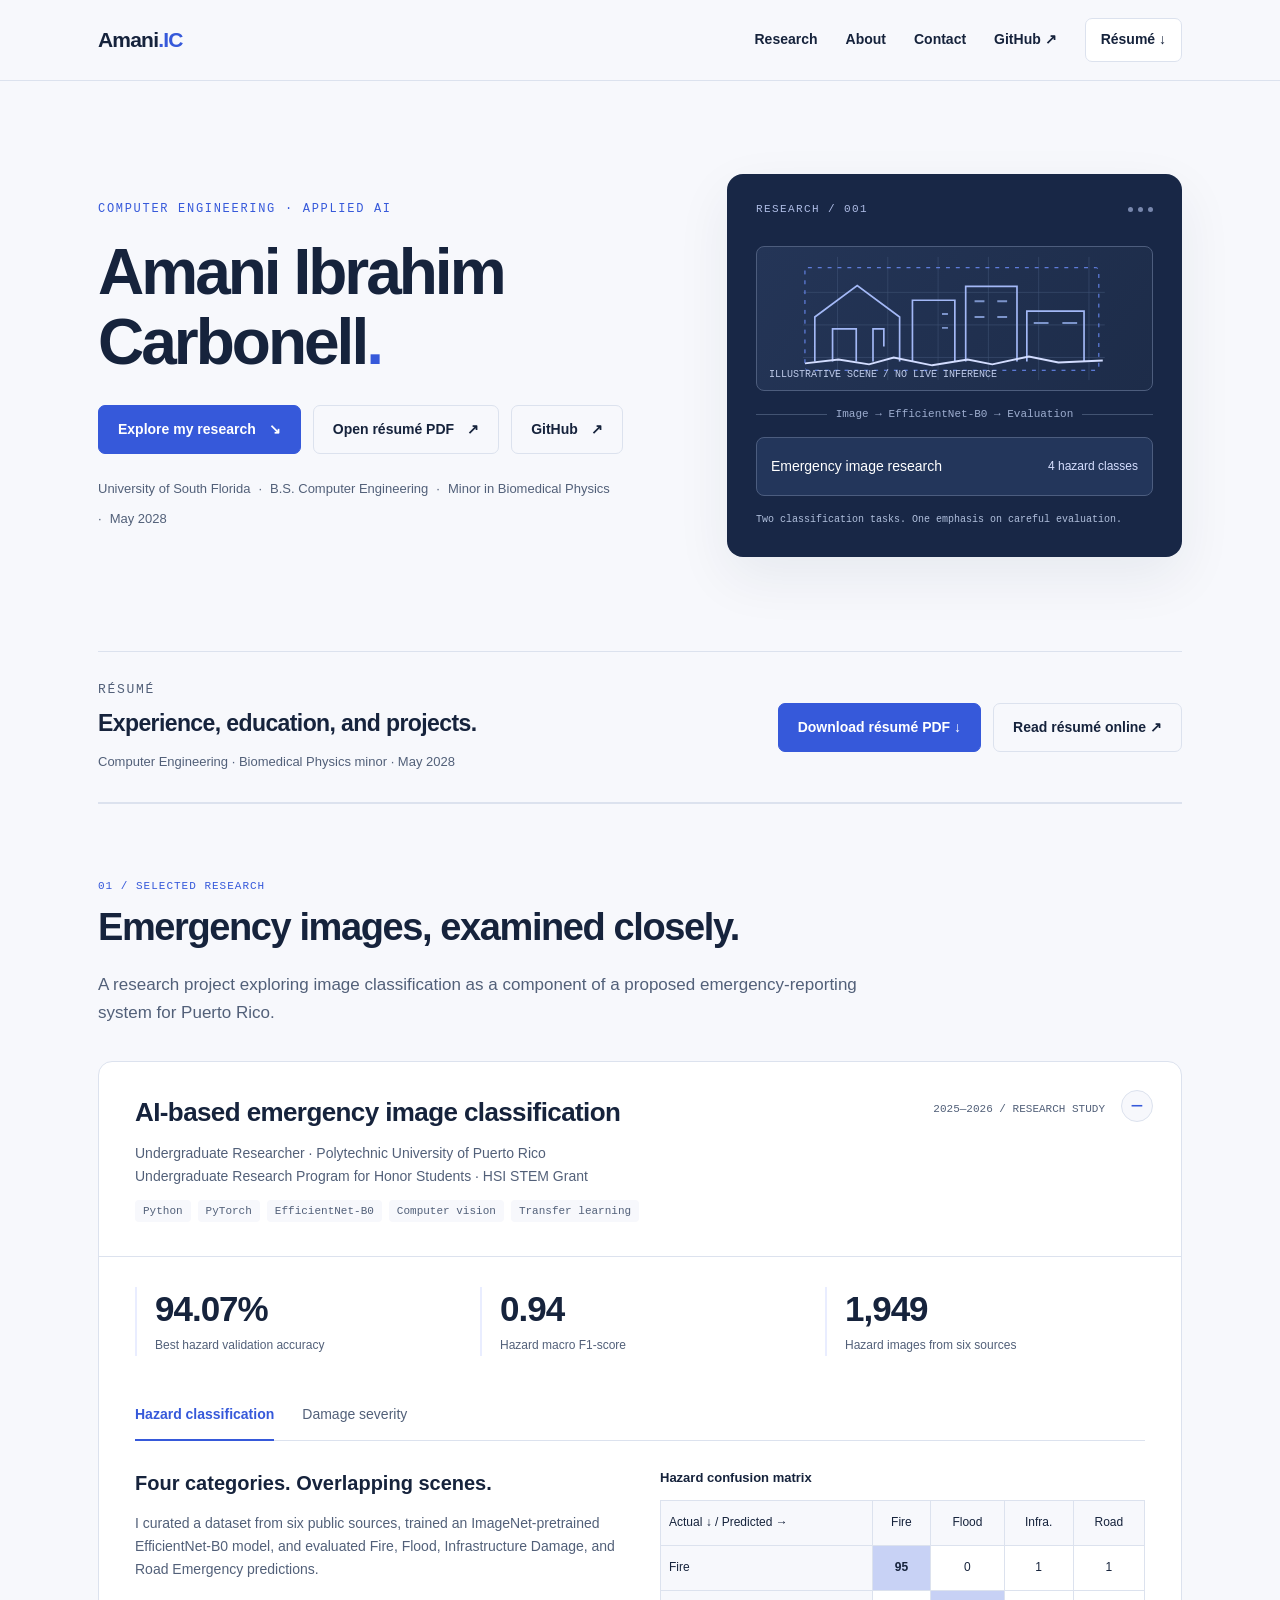
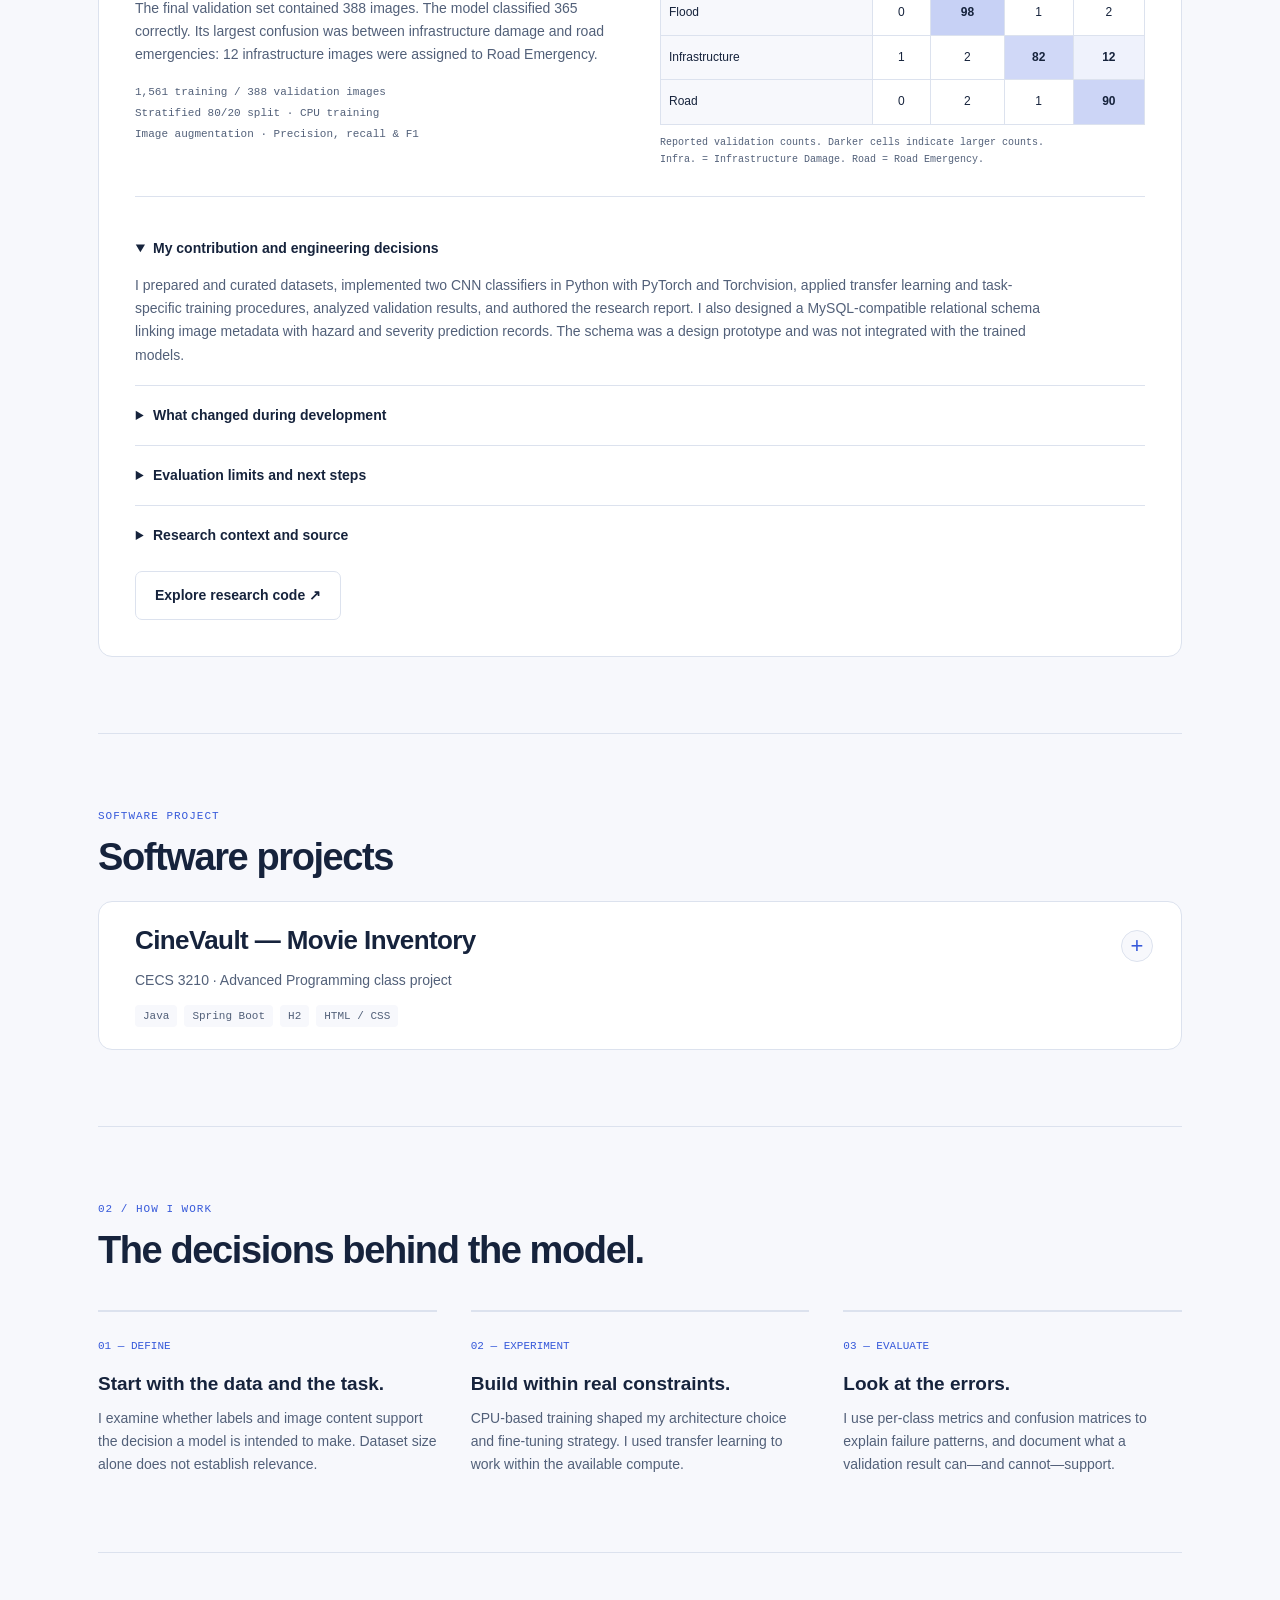
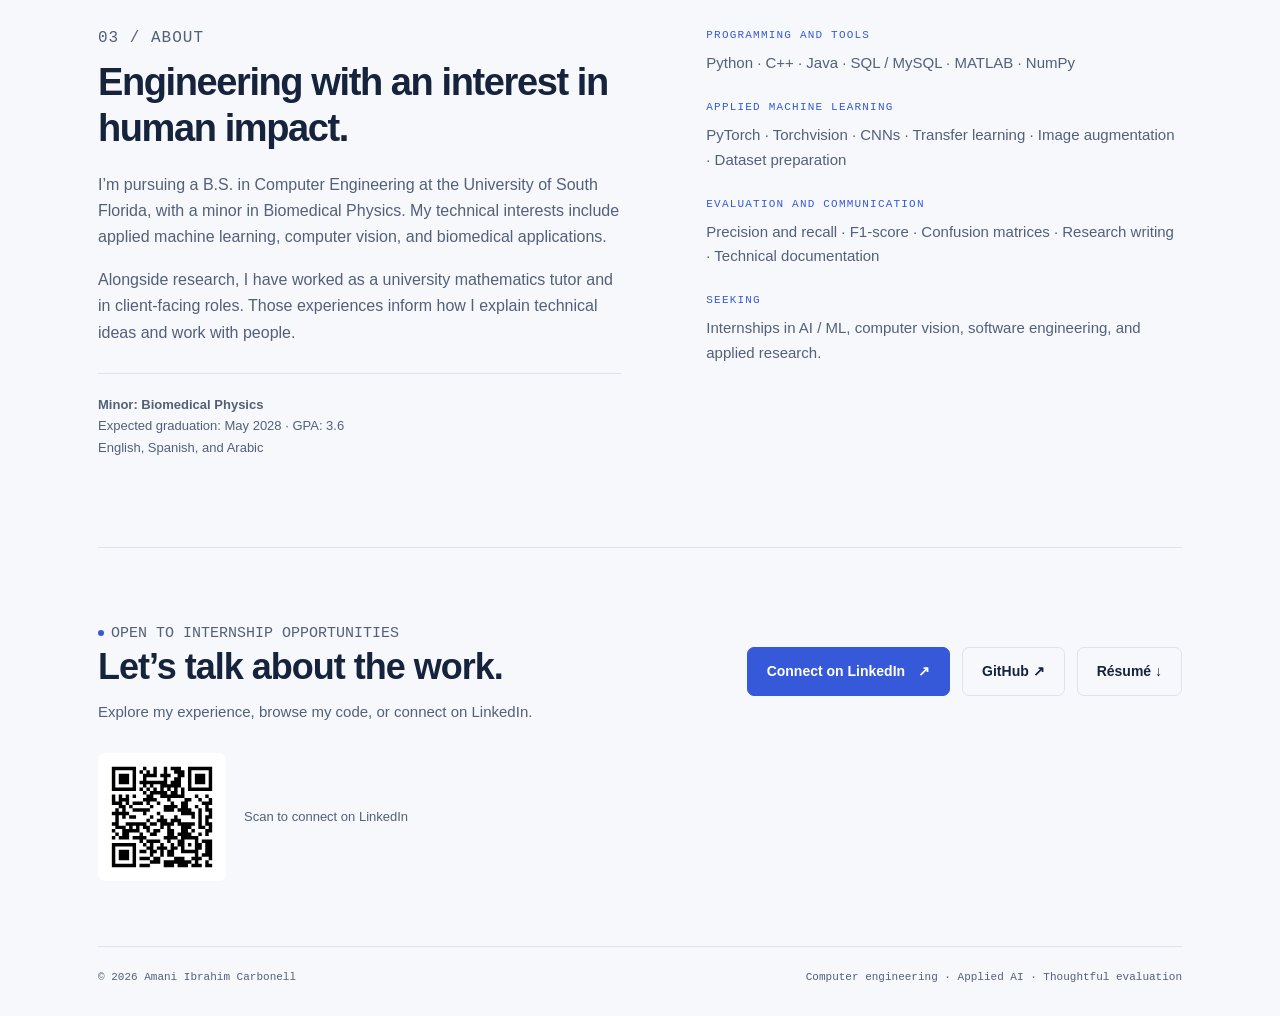
==== commit a536984d: "Make project cards expandable and collapse CineVault by default" ====
--- a/index.html
+++ b/index.html
@@ -9,6 +9,19 @@
 .linkedin-qr{display:flex;align-items:center;gap:18px;margin:28px 0 0}.linkedin-qr img{display:block;background:white;border-radius:8px}.linkedin-qr figcaption{font-size:13px;color:var(--muted)}@media(max-width:650px){.navlinks{gap:11px}.navlinks a[href="#contact"]{display:none}}
 .resume-panel{display:flex;align-items:center;justify-content:space-between;gap:28px;border-top:1px solid var(--line);border-bottom:1px solid var(--line);padding:30px 0}.resume-panel .eyebrow{margin:0 0 8px}.resume-panel h2{font-size:23px;letter-spacing:-.6px;margin:0 0 8px}.resume-panel p{font-size:13px;color:var(--muted);margin:0}.resume-panel .actions{flex-shrink:0}@media(max-width:900px){.resume-panel{align-items:flex-start;flex-direction:column}.resume-panel .actions{flex-shrink:1}}
 .cinevault-gallery{display:grid;grid-template-columns:1fr 1fr;gap:22px;margin:26px 0}.cinevault-gallery figure{margin:0;min-width:0}.cinevault-gallery a{display:block;background:#101010;border:1px solid var(--line);border-radius:8px;overflow:hidden}.cinevault-gallery img{display:block;width:100%;height:auto;aspect-ratio:1.85;object-fit:contain}.cinevault-gallery a:hover{outline:2px solid var(--accent);outline-offset:3px}.cinevault-gallery figcaption{font-size:12px;color:var(--muted);margin-top:9px}@media(max-width:650px){.cinevault-gallery{grid-template-columns:1fr}}
+
+details.project-disclosure{padding:0;margin:0;border:1px solid var(--line)}
+.project-disclosure>summary.project-head{position:relative;margin:0;list-style:none;cursor:pointer;padding-right:76px;font-weight:400}
+.project-disclosure>summary.project-head::-webkit-details-marker{display:none}
+.project-disclosure>summary.project-head::marker{content:""}
+.project-disclosure>summary.project-head::after{content:"+";position:absolute;right:28px;top:28px;display:grid;place-items:center;width:30px;height:30px;border:1px solid var(--line);border-radius:50%;color:var(--accent);font-size:22px;line-height:1;background:var(--paper)}
+.project-disclosure[open]>summary.project-head::after{content:"−"}
+.project-disclosure:not([open])>summary.project-head{border-bottom:0;padding-top:22px;padding-bottom:22px}
+.project-disclosure>summary.project-head:hover{background:#f8f9ff}
+.project-disclosure>summary.project-head:focus-visible{outline:3px solid var(--accent);outline-offset:-4px;border-radius:12px}
+.project-disclosure>summary.project-head h3{padding-right:5px}
+.project-disclosure>summary.project-head .tags{margin-top:12px}
+@media(max-width:650px){.project-disclosure>summary.project-head{padding-right:65px}.project-disclosure>summary.project-head::after{right:20px;top:23px}}
 </style>
 </head>
 <body>
@@ -19,13 +32,12 @@
 <div class="visual" aria-label="Conceptual illustration of the research workflow"><div class="visual-top"><span>RESEARCH / 001</span><span class="dots" aria-hidden="true"><i></i><i></i><i></i></span></div><div class="image-box"><svg viewBox="0 0 340 145" fill="none" aria-hidden="true"><path d="M16 112h306M16 79h306M16 46h306M51 10v125M102 10v125M153 10v125M204 10v125M255 10v125M306 10v125" stroke="#405274" stroke-width=".6"/><path d="M28 116V71l43-32 43 32v45M46 116V83h24v33M87 116V83h11v18M127 116V54h43v62M181 116V40h52v76M243 116V65h58v51" stroke="#a3b8f6" stroke-width="1.7"/><path d="m18 118 34-4 31 5 25-7 39 8 36-6 25 5 37-8 30 6 45-2" stroke="#d3ddff" stroke-width="2"/><path d="M157 68h6M157 82h6M190 55h10M213 55h10M190 71h10M213 71h10M250 77h15M279 77h15" stroke="#7c94cb" stroke-width="2"/><rect x="18" y="21" width="298" height="104" rx="3" stroke="#7092ff" stroke-dasharray="4 6"/></svg><span class="box-tag">ILLUSTRATIVE SCENE / NO LIVE INFERENCE</span></div><div class="processing">Image → EfficientNet-B0 → Evaluation</div><div class="prediction"><span>Emergency image research</span><strong>4 hazard classes</strong></div><p class="visual-note">Two classification tasks. One emphasis on careful evaluation.</p></div></section>
 <section class="resume-panel" id="resume" aria-labelledby="resume-title"><div><p class="eyebrow">RÉSUMÉ</p><h2 id="resume-title">Experience, education, and projects.</h2><p>Computer Engineering · Biomedical Physics minor · May 2028</p></div><div class="actions"><a class="button" href="Amani_Ibrahim_Carbonell_Resume.pdf" download="Amani_Ibrahim_Carbonell_Resume.pdf">Download résumé PDF ↓</a><a class="button secondary" href="resume.html">Read résumé online ↗</a></div></section>
 <section class="section" id="research" aria-labelledby="research-title"><p class="section-number">01 / SELECTED RESEARCH</p><h2 id="research-title">Emergency images, examined closely.</h2><p class="section-lead">A research project exploring image classification as a component of a proposed emergency-reporting system for Puerto Rico.</p>
-<article class="project"><div class="project-head"><div><h3>AI-based emergency image classification</h3><p>Undergraduate Researcher · Polytechnic University of Puerto Rico<br>Undergraduate Research Program for Honor Students · HSI STEM Grant</p><div class="tags"><span>Python</span><span>PyTorch</span><span>EfficientNet-B0</span><span>Computer vision</span><span>Transfer learning</span></div></div><div class="project-date">2025—2026 / RESEARCH STUDY</div></div>
-<div class="project-body"><div class="metrics"><div class="metric"><strong>94.07%</strong><span>Best hazard validation accuracy</span></div><div class="metric"><strong>0.94</strong><span>Hazard macro F1-score</span></div><div class="metric"><strong>1,949</strong><span>Hazard images from six sources</span></div></div>
+<details class="project project-disclosure" open><summary class="project-head"><div><h3>AI-based emergency image classification</h3><p>Undergraduate Researcher · Polytechnic University of Puerto Rico<br>Undergraduate Research Program for Honor Students · HSI STEM Grant</p><div class="tags"><span>Python</span><span>PyTorch</span><span>EfficientNet-B0</span><span>Computer vision</span><span>Transfer learning</span></div></div><div class="project-date">2025—2026 / RESEARCH STUDY</div></summary><div class="project-body"><div class="metrics"><div class="metric"><strong>94.07%</strong><span>Best hazard validation accuracy</span></div><div class="metric"><strong>0.94</strong><span>Hazard macro F1-score</span></div><div class="metric"><strong>1,949</strong><span>Hazard images from six sources</span></div></div>
 <div class="tabs" role="tablist" aria-label="Explore model results"><button id="tab-hazard" role="tab" aria-selected="true" aria-controls="panel-hazard" tabindex="0">Hazard classification</button><button id="tab-severity" role="tab" aria-selected="false" aria-controls="panel-severity" tabindex="-1">Damage severity</button></div>
 <div role="tabpanel" id="panel-hazard" aria-labelledby="tab-hazard"><div class="result-layout"><div class="result-copy"><h4>Four categories. Overlapping scenes.</h4><p>I curated a dataset from six public sources, trained an ImageNet-pretrained EfficientNet-B0 model, and evaluated Fire, Flood, Infrastructure Damage, and Road Emergency predictions.</p><p>The final validation set contained 388 images. The model classified 365 correctly. Its largest confusion was between infrastructure damage and road emergencies: 12 infrastructure images were assigned to Road Emergency.</p><p class="method">1,561 training / 388 validation images<br>Stratified 80/20 split · CPU training<br>Image augmentation · Precision, recall & F1</p></div><div class="table-scroll"><table><caption>Hazard confusion matrix</caption><thead><tr><th scope="col">Actual ↓ / Predicted →</th><th scope="col">Fire</th><th scope="col">Flood</th><th scope="col">Infra.</th><th scope="col">Road</th></tr></thead><tbody><tr><th scope="row">Fire</th><td class="cell" style="--heat:.27">95</td><td>0</td><td>1</td><td>1</td></tr><tr><th scope="row">Flood</th><td>0</td><td class="cell" style="--heat:.28">98</td><td>1</td><td>2</td></tr><tr><th scope="row">Infrastructure</th><td>1</td><td>2</td><td class="cell" style="--heat:.23">82</td><td class="cell" style="--heat:.08">12</td></tr><tr><th scope="row">Road</th><td>0</td><td>2</td><td>1</td><td class="cell" style="--heat:.25">90</td></tr></tbody></table><p class="table-note">Reported validation counts. Darker cells indicate larger counts.<br>Infra. = Infrastructure Damage. Road = Road Emergency.</p></div></div></div>
 <div role="tabpanel" id="panel-severity" aria-labelledby="tab-severity" hidden><div class="result-layout"><div class="result-copy"><h4>Severity needs more than a headline score.</h4><p>I developed a second EfficientNet-B0 model for Mild Damage versus Severe Damage using a modified, supplemented CrisisMMD-based dataset. Training used class-weighted cross-entropy and staged fine-tuning.</p><p>The best validation accuracy across training was <strong>79.57%</strong>. The final Stage 2 pass shown here classified 431 of 558 images correctly (<strong>77.24%</strong>). These results describe different checkpoints.</p><p class="method">2,289 training / 558 validation images<br>Final-pass macro F1: 0.75<br>Final-pass severe recall: 0.79</p></div><div class="table-scroll"><table><caption>Severity confusion matrix · final Stage 2 pass</caption><thead><tr><th scope="col">Actual ↓ / Predicted →</th><th scope="col">Mild</th><th scope="col">Severe</th></tr></thead><tbody><tr><th scope="row">Mild Damage</th><td class="cell" style="--heat:.16">125</td><td class="cell" style="--heat:.06">45</td></tr><tr><th scope="row">Severe Damage</th><td class="cell" style="--heat:.10">82</td><td class="cell" style="--heat:.28">306</td></tr></tbody></table><p class="table-note">82 severe images were predicted as mild in the final pass. This failure mode supports further research into human review and clearer severity criteria.</p></div></div></div>
-<div class="observations"><details open><summary>My contribution and engineering decisions</summary><p>I prepared and curated datasets, implemented two CNN classifiers in Python with PyTorch and Torchvision, applied transfer learning and task-specific training procedures, analyzed validation results, and authored the research report. I also designed a MySQL-compatible relational schema linking image metadata with hazard and severity prediction records. The schema was a design prototype and was not integrated with the trained models.</p></details><details><summary>What changed during development</summary><p>Early event-based CrisisMMD experiments exposed a mismatch between social-media labels and the intended image-only operational categories. I moved to a curated four-category dataset and used EfficientNet-B0 for computational practicality on CPU. The severity task evolved from three classes to two, followed by class weighting and selective fine-tuning. Several factors changed together, so performance differences do not isolate the effect of any one intervention.</p></details><details><summary>Evaluation limits and next steps</summary><p>These are validation results used during model development, not an independent external test or evidence of deployed emergency-response performance. The hazard dataset included synthetic road-emergency examples from one source. Severity labels remained subjective, and the tasks used different datasets, so their accuracy figures are not a direct benchmark. The next steps are independent Puerto Rico data, clearer annotation criteria, and confidence-based human review.</p></details><details><summary>Research context and source</summary><p>This case study summarizes my contribution to research conducted at the Polytechnic University of Puerto Rico. It is based on my 2026 final report, “Design and Development of an Intelligent Emergency State Reporting System for Puerto Rico.” Original institutional code, model files, and curated datasets are not distributed on this website. The scene illustration above is schematic; this website does not run an emergency classifier.</p></details></div><div class="actions" style="margin-top:24px"><a class="button secondary" href="https://github.com/amaniic/amani-portfolio/tree/main/research" target="_blank" rel="noopener noreferrer">Explore research code ↗</a></div></div></article></section>
-<section class="section" id="software-projects" aria-labelledby="software-title"><p class="section-number">SOFTWARE PROJECT</p><h2 id="software-title">CineVault — Movie Inventory</h2><article class="project"><div class="project-head"><div><h3>A personal movie collection, organized.</h3><p>CECS 3210 · Advanced Programming class project</p><div class="tags"><span>Java</span><span>Spring Boot</span><span>H2</span><span>HTML / CSS</span></div></div></div><div class="project-body"><p>A web application for adding, browsing, editing, and deleting movies. Includes movie-ID lookup, duplicate checks, input validation, and a local database.</p><div class="cinevault-gallery" aria-label="Original CineVault application screenshots"><figure><a href="assets/cinevault-home.jpg" target="_blank" rel="noopener noreferrer"><img src="assets/cinevault-home.jpg" width="1913" height="1006" alt="Original CineVault homepage with movie-poster collage and Get started button" loading="lazy"></a><figcaption>The original homepage and navigation.</figcaption></figure><figure><a href="assets/cinevault-inventory.jpg" target="_blank" rel="noopener noreferrer"><img src="assets/cinevault-inventory.jpg" width="1774" height="967" alt="Original CineVault inventory showing movie posters, titles, directors, and unique IDs" loading="lazy"></a><figcaption>The movie collection, with posters and unique IDs.</figcaption></figure></div><div class="actions"><a class="button secondary" href="https://github.com/amaniic/amani-portfolio/tree/main/cinevault" target="_blank" rel="noopener noreferrer">View CineVault code ↗</a></div></div></article></section>
+<div class="observations"><details open><summary>My contribution and engineering decisions</summary><p>I prepared and curated datasets, implemented two CNN classifiers in Python with PyTorch and Torchvision, applied transfer learning and task-specific training procedures, analyzed validation results, and authored the research report. I also designed a MySQL-compatible relational schema linking image metadata with hazard and severity prediction records. The schema was a design prototype and was not integrated with the trained models.</p></details><details><summary>What changed during development</summary><p>Early event-based CrisisMMD experiments exposed a mismatch between social-media labels and the intended image-only operational categories. I moved to a curated four-category dataset and used EfficientNet-B0 for computational practicality on CPU. The severity task evolved from three classes to two, followed by class weighting and selective fine-tuning. Several factors changed together, so performance differences do not isolate the effect of any one intervention.</p></details><details><summary>Evaluation limits and next steps</summary><p>These are validation results used during model development, not an independent external test or evidence of deployed emergency-response performance. The hazard dataset included synthetic road-emergency examples from one source. Severity labels remained subjective, and the tasks used different datasets, so their accuracy figures are not a direct benchmark. The next steps are independent Puerto Rico data, clearer annotation criteria, and confidence-based human review.</p></details><details><summary>Research context and source</summary><p>This case study summarizes my contribution to research conducted at the Polytechnic University of Puerto Rico. It is based on my 2026 final report, “Design and Development of an Intelligent Emergency State Reporting System for Puerto Rico.” Original institutional code, model files, and curated datasets are not distributed on this website. The scene illustration above is schematic; this website does not run an emergency classifier.</p></details></div><div class="actions" style="margin-top:24px"><a class="button secondary" href="https://github.com/amaniic/amani-portfolio/tree/main/research" target="_blank" rel="noopener noreferrer">Explore research code ↗</a></div></div></details></section>
+<section class="section" id="software-projects" aria-labelledby="software-title"><p class="section-number">SOFTWARE PROJECT</p><h2 id="software-title">Software projects</h2><details class="project project-disclosure"><summary class="project-head"><div><h3>CineVault — Movie Inventory</h3><p>CECS 3210 · Advanced Programming class project</p><div class="tags"><span>Java</span><span>Spring Boot</span><span>H2</span><span>HTML / CSS</span></div></div></summary><div class="project-body"><p>A web application for adding, browsing, editing, and deleting movies. Includes movie-ID lookup, duplicate checks, input validation, and a local database.</p><div class="cinevault-gallery" aria-label="Original CineVault application screenshots"><figure><a href="assets/cinevault-home.jpg" target="_blank" rel="noopener noreferrer"><img src="assets/cinevault-home.jpg" width="1913" height="1006" alt="Original CineVault homepage with movie-poster collage and Get started button" loading="lazy"></a><figcaption>The original homepage and navigation.</figcaption></figure><figure><a href="assets/cinevault-inventory.jpg" target="_blank" rel="noopener noreferrer"><img src="assets/cinevault-inventory.jpg" width="1774" height="967" alt="Original CineVault inventory showing movie posters, titles, directors, and unique IDs" loading="lazy"></a><figcaption>The movie collection, with posters and unique IDs.</figcaption></figure></div><div class="actions"><a class="button secondary" href="https://github.com/amaniic/amani-portfolio/tree/main/cinevault" target="_blank" rel="noopener noreferrer">View CineVault code ↗</a></div></div></details></section>
 <section class="section" id="approach" aria-labelledby="approach-title"><p class="section-number">02 / HOW I WORK</p><h2 id="approach-title">The decisions behind the model.</h2><div class="approach-grid"><div class="approach-step"><span class="step-num">01 — DEFINE</span><h3>Start with the data and the task.</h3><p>I examine whether labels and image content support the decision a model is intended to make. Dataset size alone does not establish relevance.</p></div><div class="approach-step"><span class="step-num">02 — EXPERIMENT</span><h3>Build within real constraints.</h3><p>CPU-based training shaped my architecture choice and fine-tuning strategy. I used transfer learning to work within the available compute.</p></div><div class="approach-step"><span class="step-num">03 — EVALUATE</span><h3>Look at the errors.</h3><p>I use per-class metrics and confusion matrices to explain failure patterns, and document what a validation result can—and cannot—support.</p></div></div></section>
 <section class="section" id="about" aria-labelledby="about-title"><div class="about-layout"><div><p class="section-number">03 / ABOUT</p><h2 id="about-title">Engineering with an interest in human impact.</h2><p>I’m pursuing a B.S. in Computer Engineering at the University of South Florida, with a minor in Biomedical Physics. My technical interests include applied machine learning, computer vision, and biomedical applications.</p><p>Alongside research, I have worked as a university mathematics tutor and in client-facing roles. Those experiences inform how I explain technical ideas and work with people.</p><p class="about-meta"><strong>Minor: Biomedical Physics</strong><br>Expected graduation: May 2028 · GPA: 3.6<br>English, Spanish, and Arabic</p></div><div><div class="skill-group"><h3>Programming and tools</h3><p>Python · C++ · Java · SQL / MySQL · MATLAB · NumPy</p></div><div class="skill-group"><h3>Applied machine learning</h3><p>PyTorch · Torchvision · CNNs · Transfer learning · Image augmentation · Dataset preparation</p></div><div class="skill-group"><h3>Evaluation and communication</h3><p>Precision and recall · F1-score · Confusion matrices · Research writing · Technical documentation</p></div><div class="skill-group"><h3>Seeking</h3><p>Internships in AI / ML, computer vision, software engineering, and applied research.</p></div></div></div></section>
 <section class="section contact" id="contact" aria-labelledby="contact-title"><div class="contact-inner"><div><p class="status">OPEN TO INTERNSHIP OPPORTUNITIES</p><h2 id="contact-title">Let’s talk about the work.</h2><p>Explore my experience, browse my code, or connect on LinkedIn.</p></div><div class="actions"><a class="button" href="https://www.linkedin.com/in/amani-ibr" target="_blank" rel="noopener noreferrer">Connect on LinkedIn <span aria-hidden="true">↗</span></a><a class="button secondary" href="https://github.com/amaniic" target="_blank" rel="noopener noreferrer">GitHub ↗</a><a class="button secondary" href="resume.html">Résumé ↓</a></div></div><figure class="linkedin-qr"><a href="https://www.linkedin.com/in/amani-ibr/" target="_blank" rel="noopener noreferrer"><img src="linkedin-qr.svg" width="128" height="128" alt="QR code linking to Amani Ibrahim Carbonell on LinkedIn"></a><figcaption>Scan to connect on LinkedIn</figcaption></figure></section>
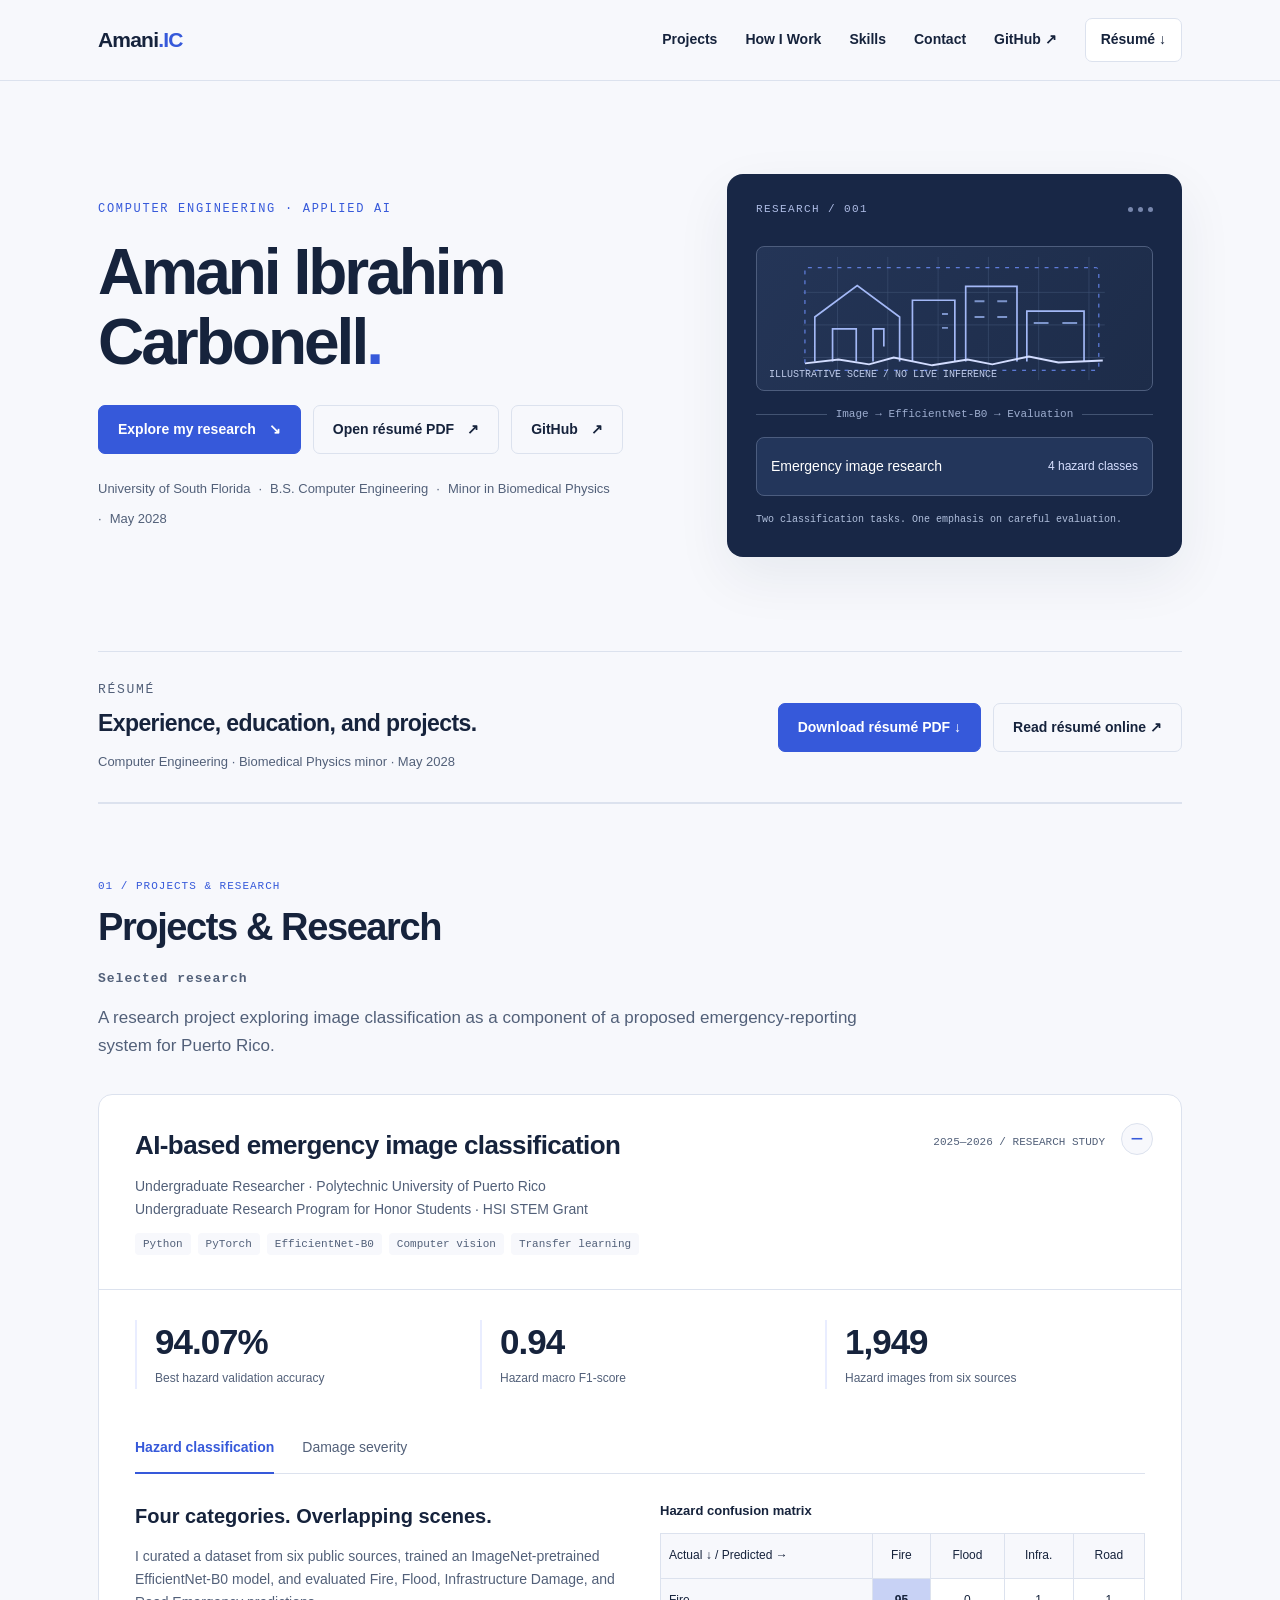
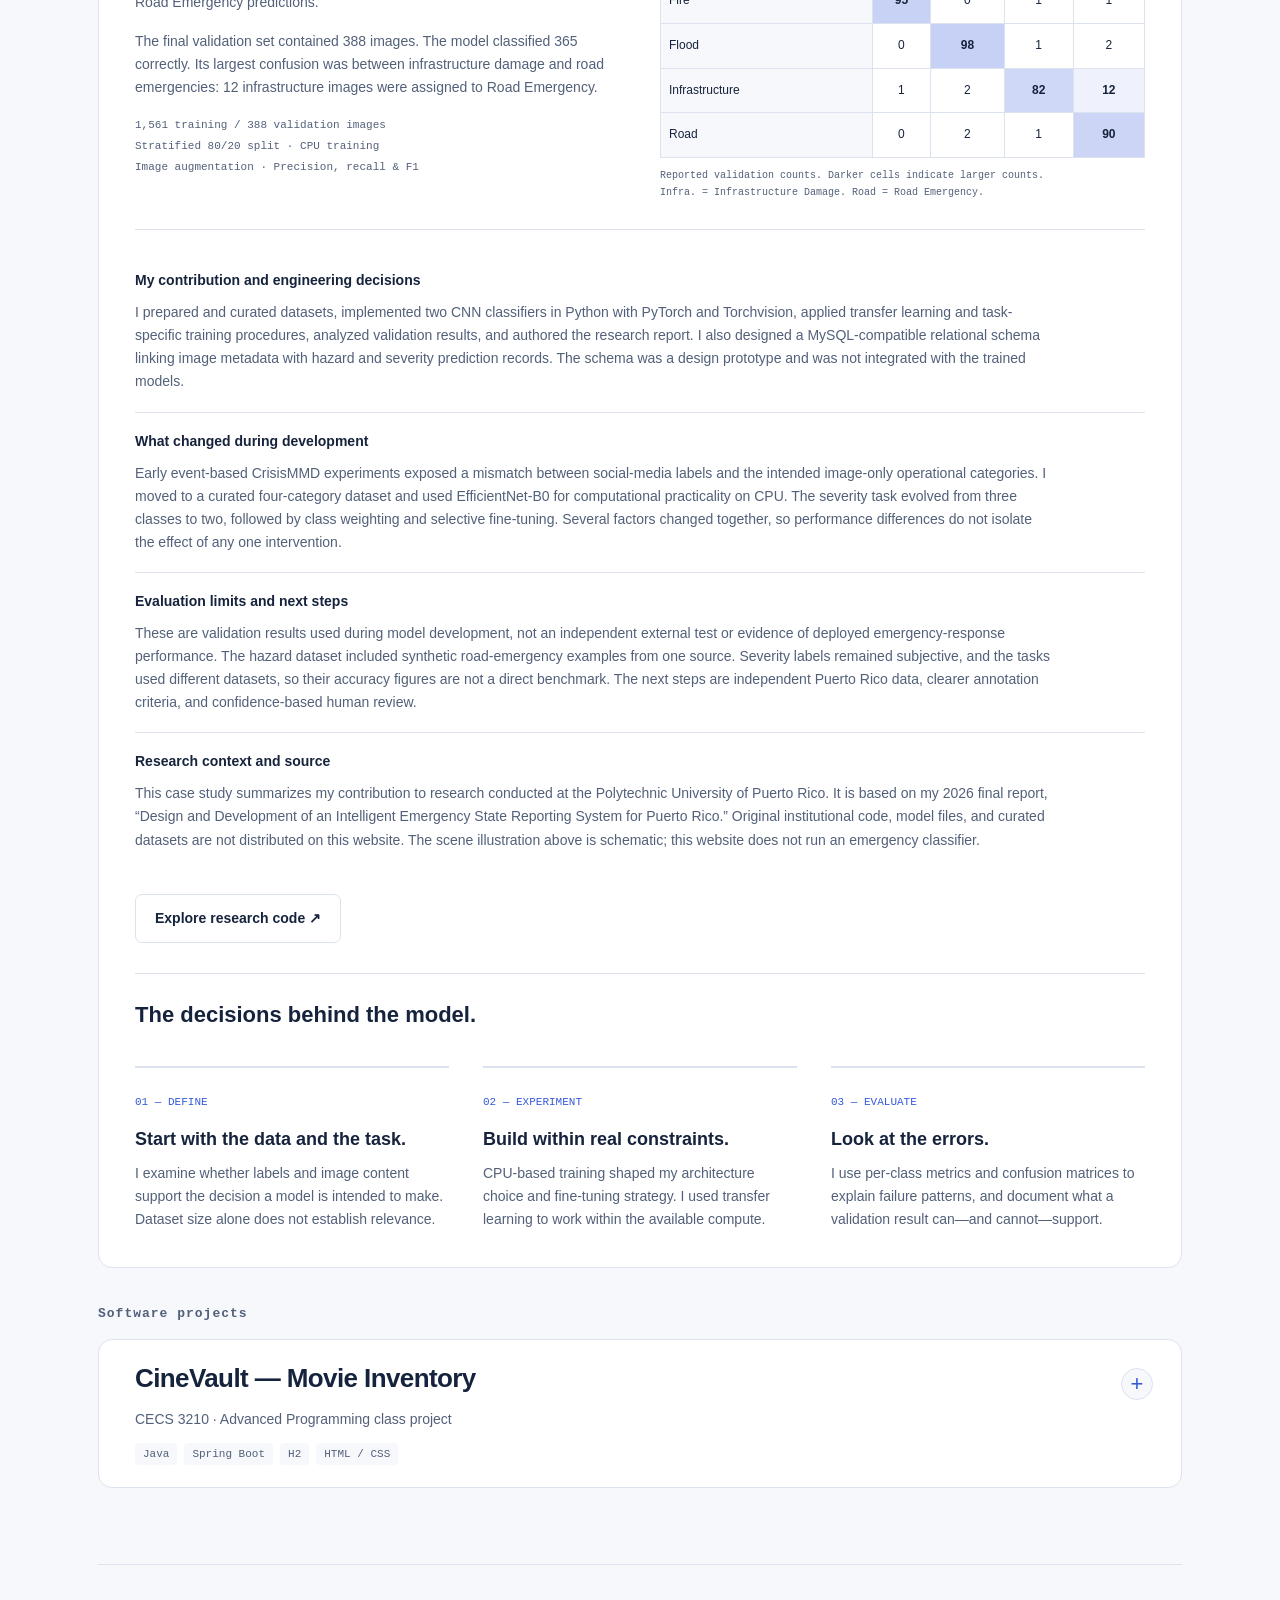
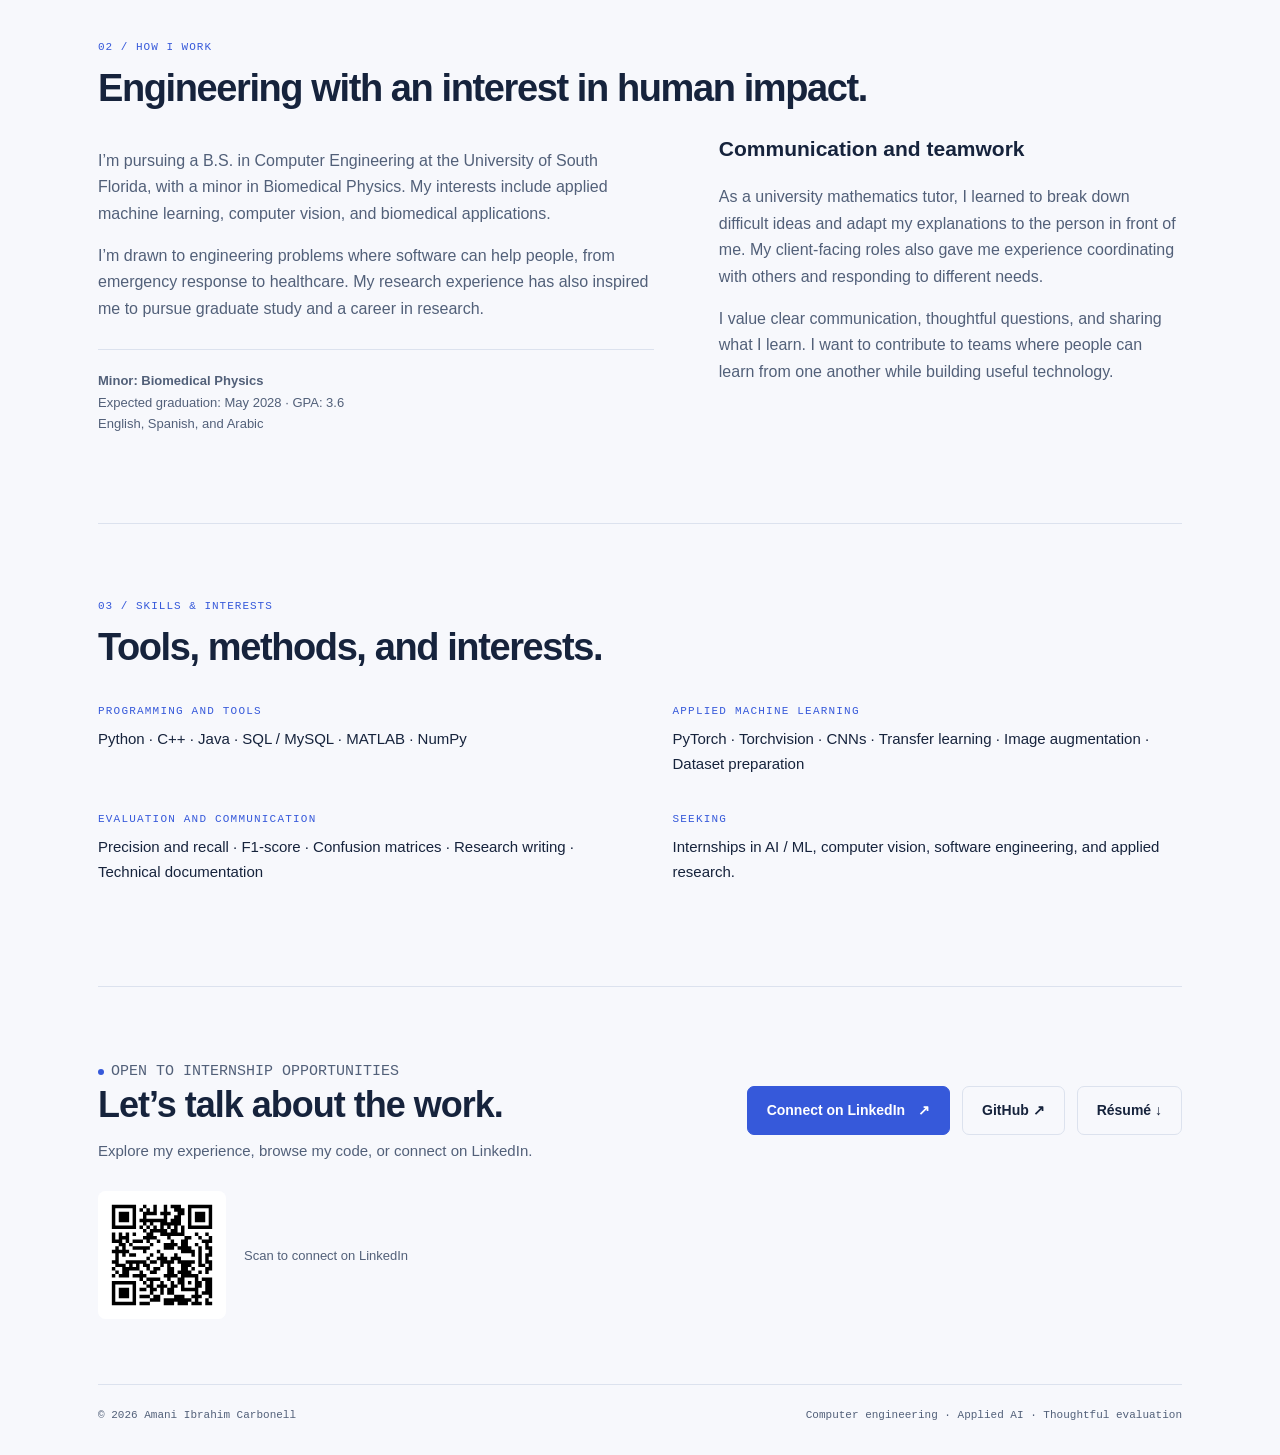
==== commit 2ce3b790: "Group projects and research, introduce How I Work and separate skills" ====
--- a/index.html
+++ b/index.html
@@ -22,24 +22,37 @@
 .project-disclosure>summary.project-head h3{padding-right:5px}
 .project-disclosure>summary.project-head .tags{margin-top:12px}
 @media(max-width:650px){.project-disclosure>summary.project-head{padding-right:65px}.project-disclosure>summary.project-head::after{right:20px;top:23px}}
+
+.project-group+.project-group{margin-top:38px}
+.subsection-title{font:600 13px var(--mono);letter-spacing:1px;color:var(--muted);margin:0 0 18px}
+.project-head h4{font-size:26px;letter-spacing:-.6px;line-height:1.3;margin:0 0 12px;max-width:650px}
+.model-decisions{margin-top:30px;padding-top:26px;border-top:1px solid var(--line)}
+.model-decisions>h4{font-size:22px;line-height:1.35;margin:0}
+.model-decisions .approach-step h3{font-size:18px}
+.human-layout{display:grid;grid-template-columns:1.2fr 1fr;gap:65px}
+.human-layout p{color:var(--muted);font-size:16px}
+.human-layout h3{font-size:21px;margin:0 0 18px}
+.skills-layout{display:grid;grid-template-columns:1fr 1fr;gap:12px 65px;margin-top:34px}
+@media(max-width:650px){.human-layout,.skills-layout{grid-template-columns:1fr;gap:24px}.project-head h4{font-size:23px}.navlinks .about-nav{display:inline}.navlinks a[href="https://github.com/amaniic"]{display:none}.navlinks{gap:12px}.brand{font-size:17px}.navlinks a[href="#about"]{display:none}.project-group+.project-group{margin-top:28px}}
+.research-note{padding:18px 0;border-bottom:1px solid var(--line)}.research-note:last-child{border:0}.research-note h5{font-size:14px;line-height:1.5;margin:0 0 10px}.research-note p{font-size:14px;color:var(--muted);margin:0}
 </style>
 </head>
 <body>
 <a class="skip" href="#main">Skip to content</a>
-<header><div class="wrap"><nav aria-label="Main navigation"><a class="brand" href="#main">Amani<span>.IC</span></a><div class="navlinks"><a href="#research">Research</a><a class="about-nav" href="#about">About</a><a href="#contact">Contact</a><a href="https://github.com/amaniic" target="_blank" rel="noopener noreferrer">GitHub ↗</a><a class="resume-link" href="resume.html">Résumé ↓</a></div></nav></div></header>
+<header><div class="wrap"><nav aria-label="Main navigation"><a class="brand" href="#main">Amani<span>.IC</span></a><div class="navlinks"><a href="#projects">Projects</a><a class="about-nav" href="#approach">How I Work</a><a href="#about">Skills</a><a href="#contact">Contact</a><a href="https://github.com/amaniic" target="_blank" rel="noopener noreferrer">GitHub ↗</a><a class="resume-link" href="resume.html">Résumé ↓</a></div></nav></div></header>
 <main id="main"><div class="wrap">
 <section class="hero" aria-labelledby="hero-title"><div><p class="eyebrow">Computer engineering · Applied AI</p><h1 id="hero-title">Amani Ibrahim<br>Carbonell<span>.</span></h1><div class="actions"><a class="button" href="#research">Explore my research <span aria-hidden="true">↘</span></a><a class="button secondary" href="Amani_Ibrahim_Carbonell_Resume.pdf" target="_blank" rel="noopener noreferrer">Open résumé PDF <span aria-hidden="true">↗</span></a><a class="button secondary" href="https://github.com/amaniic" target="_blank" rel="noopener noreferrer">GitHub <span aria-hidden="true">↗</span></a></div><p class="identity"><span>University of South Florida</span><span>B.S. Computer Engineering</span><span>Minor in Biomedical Physics</span><span>May 2028</span></p></div>
 <div class="visual" aria-label="Conceptual illustration of the research workflow"><div class="visual-top"><span>RESEARCH / 001</span><span class="dots" aria-hidden="true"><i></i><i></i><i></i></span></div><div class="image-box"><svg viewBox="0 0 340 145" fill="none" aria-hidden="true"><path d="M16 112h306M16 79h306M16 46h306M51 10v125M102 10v125M153 10v125M204 10v125M255 10v125M306 10v125" stroke="#405274" stroke-width=".6"/><path d="M28 116V71l43-32 43 32v45M46 116V83h24v33M87 116V83h11v18M127 116V54h43v62M181 116V40h52v76M243 116V65h58v51" stroke="#a3b8f6" stroke-width="1.7"/><path d="m18 118 34-4 31 5 25-7 39 8 36-6 25 5 37-8 30 6 45-2" stroke="#d3ddff" stroke-width="2"/><path d="M157 68h6M157 82h6M190 55h10M213 55h10M190 71h10M213 71h10M250 77h15M279 77h15" stroke="#7c94cb" stroke-width="2"/><rect x="18" y="21" width="298" height="104" rx="3" stroke="#7092ff" stroke-dasharray="4 6"/></svg><span class="box-tag">ILLUSTRATIVE SCENE / NO LIVE INFERENCE</span></div><div class="processing">Image → EfficientNet-B0 → Evaluation</div><div class="prediction"><span>Emergency image research</span><strong>4 hazard classes</strong></div><p class="visual-note">Two classification tasks. One emphasis on careful evaluation.</p></div></section>
 <section class="resume-panel" id="resume" aria-labelledby="resume-title"><div><p class="eyebrow">RÉSUMÉ</p><h2 id="resume-title">Experience, education, and projects.</h2><p>Computer Engineering · Biomedical Physics minor · May 2028</p></div><div class="actions"><a class="button" href="Amani_Ibrahim_Carbonell_Resume.pdf" download="Amani_Ibrahim_Carbonell_Resume.pdf">Download résumé PDF ↓</a><a class="button secondary" href="resume.html">Read résumé online ↗</a></div></section>
-<section class="section" id="research" aria-labelledby="research-title"><p class="section-number">01 / SELECTED RESEARCH</p><h2 id="research-title">Emergency images, examined closely.</h2><p class="section-lead">A research project exploring image classification as a component of a proposed emergency-reporting system for Puerto Rico.</p>
-<details class="project project-disclosure" open><summary class="project-head"><div><h3>AI-based emergency image classification</h3><p>Undergraduate Researcher · Polytechnic University of Puerto Rico<br>Undergraduate Research Program for Honor Students · HSI STEM Grant</p><div class="tags"><span>Python</span><span>PyTorch</span><span>EfficientNet-B0</span><span>Computer vision</span><span>Transfer learning</span></div></div><div class="project-date">2025—2026 / RESEARCH STUDY</div></summary><div class="project-body"><div class="metrics"><div class="metric"><strong>94.07%</strong><span>Best hazard validation accuracy</span></div><div class="metric"><strong>0.94</strong><span>Hazard macro F1-score</span></div><div class="metric"><strong>1,949</strong><span>Hazard images from six sources</span></div></div>
+<section class="section" id="projects" aria-labelledby="projects-title"><p class="section-number">01 / PROJECTS &amp; RESEARCH</p><h2 id="projects-title">Projects &amp; Research</h2><div class="project-group" id="research"><h3 class="subsection-title">Selected research</h3><p class="section-lead">A research project exploring image classification as a component of a proposed emergency-reporting system for Puerto Rico.</p>
+<details class="project project-disclosure" open><summary class="project-head"><div><h4>AI-based emergency image classification</h4><p>Undergraduate Researcher · Polytechnic University of Puerto Rico<br>Undergraduate Research Program for Honor Students · HSI STEM Grant</p><div class="tags"><span>Python</span><span>PyTorch</span><span>EfficientNet-B0</span><span>Computer vision</span><span>Transfer learning</span></div></div><div class="project-date">2025—2026 / RESEARCH STUDY</div></summary><div class="project-body"><div class="metrics"><div class="metric"><strong>94.07%</strong><span>Best hazard validation accuracy</span></div><div class="metric"><strong>0.94</strong><span>Hazard macro F1-score</span></div><div class="metric"><strong>1,949</strong><span>Hazard images from six sources</span></div></div>
 <div class="tabs" role="tablist" aria-label="Explore model results"><button id="tab-hazard" role="tab" aria-selected="true" aria-controls="panel-hazard" tabindex="0">Hazard classification</button><button id="tab-severity" role="tab" aria-selected="false" aria-controls="panel-severity" tabindex="-1">Damage severity</button></div>
 <div role="tabpanel" id="panel-hazard" aria-labelledby="tab-hazard"><div class="result-layout"><div class="result-copy"><h4>Four categories. Overlapping scenes.</h4><p>I curated a dataset from six public sources, trained an ImageNet-pretrained EfficientNet-B0 model, and evaluated Fire, Flood, Infrastructure Damage, and Road Emergency predictions.</p><p>The final validation set contained 388 images. The model classified 365 correctly. Its largest confusion was between infrastructure damage and road emergencies: 12 infrastructure images were assigned to Road Emergency.</p><p class="method">1,561 training / 388 validation images<br>Stratified 80/20 split · CPU training<br>Image augmentation · Precision, recall & F1</p></div><div class="table-scroll"><table><caption>Hazard confusion matrix</caption><thead><tr><th scope="col">Actual ↓ / Predicted →</th><th scope="col">Fire</th><th scope="col">Flood</th><th scope="col">Infra.</th><th scope="col">Road</th></tr></thead><tbody><tr><th scope="row">Fire</th><td class="cell" style="--heat:.27">95</td><td>0</td><td>1</td><td>1</td></tr><tr><th scope="row">Flood</th><td>0</td><td class="cell" style="--heat:.28">98</td><td>1</td><td>2</td></tr><tr><th scope="row">Infrastructure</th><td>1</td><td>2</td><td class="cell" style="--heat:.23">82</td><td class="cell" style="--heat:.08">12</td></tr><tr><th scope="row">Road</th><td>0</td><td>2</td><td>1</td><td class="cell" style="--heat:.25">90</td></tr></tbody></table><p class="table-note">Reported validation counts. Darker cells indicate larger counts.<br>Infra. = Infrastructure Damage. Road = Road Emergency.</p></div></div></div>
 <div role="tabpanel" id="panel-severity" aria-labelledby="tab-severity" hidden><div class="result-layout"><div class="result-copy"><h4>Severity needs more than a headline score.</h4><p>I developed a second EfficientNet-B0 model for Mild Damage versus Severe Damage using a modified, supplemented CrisisMMD-based dataset. Training used class-weighted cross-entropy and staged fine-tuning.</p><p>The best validation accuracy across training was <strong>79.57%</strong>. The final Stage 2 pass shown here classified 431 of 558 images correctly (<strong>77.24%</strong>). These results describe different checkpoints.</p><p class="method">2,289 training / 558 validation images<br>Final-pass macro F1: 0.75<br>Final-pass severe recall: 0.79</p></div><div class="table-scroll"><table><caption>Severity confusion matrix · final Stage 2 pass</caption><thead><tr><th scope="col">Actual ↓ / Predicted →</th><th scope="col">Mild</th><th scope="col">Severe</th></tr></thead><tbody><tr><th scope="row">Mild Damage</th><td class="cell" style="--heat:.16">125</td><td class="cell" style="--heat:.06">45</td></tr><tr><th scope="row">Severe Damage</th><td class="cell" style="--heat:.10">82</td><td class="cell" style="--heat:.28">306</td></tr></tbody></table><p class="table-note">82 severe images were predicted as mild in the final pass. This failure mode supports further research into human review and clearer severity criteria.</p></div></div></div>
-<div class="observations"><details open><summary>My contribution and engineering decisions</summary><p>I prepared and curated datasets, implemented two CNN classifiers in Python with PyTorch and Torchvision, applied transfer learning and task-specific training procedures, analyzed validation results, and authored the research report. I also designed a MySQL-compatible relational schema linking image metadata with hazard and severity prediction records. The schema was a design prototype and was not integrated with the trained models.</p></details><details><summary>What changed during development</summary><p>Early event-based CrisisMMD experiments exposed a mismatch between social-media labels and the intended image-only operational categories. I moved to a curated four-category dataset and used EfficientNet-B0 for computational practicality on CPU. The severity task evolved from three classes to two, followed by class weighting and selective fine-tuning. Several factors changed together, so performance differences do not isolate the effect of any one intervention.</p></details><details><summary>Evaluation limits and next steps</summary><p>These are validation results used during model development, not an independent external test or evidence of deployed emergency-response performance. The hazard dataset included synthetic road-emergency examples from one source. Severity labels remained subjective, and the tasks used different datasets, so their accuracy figures are not a direct benchmark. The next steps are independent Puerto Rico data, clearer annotation criteria, and confidence-based human review.</p></details><details><summary>Research context and source</summary><p>This case study summarizes my contribution to research conducted at the Polytechnic University of Puerto Rico. It is based on my 2026 final report, “Design and Development of an Intelligent Emergency State Reporting System for Puerto Rico.” Original institutional code, model files, and curated datasets are not distributed on this website. The scene illustration above is schematic; this website does not run an emergency classifier.</p></details></div><div class="actions" style="margin-top:24px"><a class="button secondary" href="https://github.com/amaniic/amani-portfolio/tree/main/research" target="_blank" rel="noopener noreferrer">Explore research code ↗</a></div></div></details></section>
-<section class="section" id="software-projects" aria-labelledby="software-title"><p class="section-number">SOFTWARE PROJECT</p><h2 id="software-title">Software projects</h2><details class="project project-disclosure"><summary class="project-head"><div><h3>CineVault — Movie Inventory</h3><p>CECS 3210 · Advanced Programming class project</p><div class="tags"><span>Java</span><span>Spring Boot</span><span>H2</span><span>HTML / CSS</span></div></div></summary><div class="project-body"><p>A web application for adding, browsing, editing, and deleting movies. Includes movie-ID lookup, duplicate checks, input validation, and a local database.</p><div class="cinevault-gallery" aria-label="Original CineVault application screenshots"><figure><a href="assets/cinevault-home.jpg" target="_blank" rel="noopener noreferrer"><img src="assets/cinevault-home.jpg" width="1913" height="1006" alt="Original CineVault homepage with movie-poster collage and Get started button" loading="lazy"></a><figcaption>The original homepage and navigation.</figcaption></figure><figure><a href="assets/cinevault-inventory.jpg" target="_blank" rel="noopener noreferrer"><img src="assets/cinevault-inventory.jpg" width="1774" height="967" alt="Original CineVault inventory showing movie posters, titles, directors, and unique IDs" loading="lazy"></a><figcaption>The movie collection, with posters and unique IDs.</figcaption></figure></div><div class="actions"><a class="button secondary" href="https://github.com/amaniic/amani-portfolio/tree/main/cinevault" target="_blank" rel="noopener noreferrer">View CineVault code ↗</a></div></div></details></section>
-<section class="section" id="approach" aria-labelledby="approach-title"><p class="section-number">02 / HOW I WORK</p><h2 id="approach-title">The decisions behind the model.</h2><div class="approach-grid"><div class="approach-step"><span class="step-num">01 — DEFINE</span><h3>Start with the data and the task.</h3><p>I examine whether labels and image content support the decision a model is intended to make. Dataset size alone does not establish relevance.</p></div><div class="approach-step"><span class="step-num">02 — EXPERIMENT</span><h3>Build within real constraints.</h3><p>CPU-based training shaped my architecture choice and fine-tuning strategy. I used transfer learning to work within the available compute.</p></div><div class="approach-step"><span class="step-num">03 — EVALUATE</span><h3>Look at the errors.</h3><p>I use per-class metrics and confusion matrices to explain failure patterns, and document what a validation result can—and cannot—support.</p></div></div></section>
-<section class="section" id="about" aria-labelledby="about-title"><div class="about-layout"><div><p class="section-number">03 / ABOUT</p><h2 id="about-title">Engineering with an interest in human impact.</h2><p>I’m pursuing a B.S. in Computer Engineering at the University of South Florida, with a minor in Biomedical Physics. My technical interests include applied machine learning, computer vision, and biomedical applications.</p><p>Alongside research, I have worked as a university mathematics tutor and in client-facing roles. Those experiences inform how I explain technical ideas and work with people.</p><p class="about-meta"><strong>Minor: Biomedical Physics</strong><br>Expected graduation: May 2028 · GPA: 3.6<br>English, Spanish, and Arabic</p></div><div><div class="skill-group"><h3>Programming and tools</h3><p>Python · C++ · Java · SQL / MySQL · MATLAB · NumPy</p></div><div class="skill-group"><h3>Applied machine learning</h3><p>PyTorch · Torchvision · CNNs · Transfer learning · Image augmentation · Dataset preparation</p></div><div class="skill-group"><h3>Evaluation and communication</h3><p>Precision and recall · F1-score · Confusion matrices · Research writing · Technical documentation</p></div><div class="skill-group"><h3>Seeking</h3><p>Internships in AI / ML, computer vision, software engineering, and applied research.</p></div></div></div></section>
+<div class="observations"><div class="research-note"><h5>My contribution and engineering decisions</h5><p>I prepared and curated datasets, implemented two CNN classifiers in Python with PyTorch and Torchvision, applied transfer learning and task-specific training procedures, analyzed validation results, and authored the research report. I also designed a MySQL-compatible relational schema linking image metadata with hazard and severity prediction records. The schema was a design prototype and was not integrated with the trained models.</p></div><div class="research-note"><h5>What changed during development</h5><p>Early event-based CrisisMMD experiments exposed a mismatch between social-media labels and the intended image-only operational categories. I moved to a curated four-category dataset and used EfficientNet-B0 for computational practicality on CPU. The severity task evolved from three classes to two, followed by class weighting and selective fine-tuning. Several factors changed together, so performance differences do not isolate the effect of any one intervention.</p></div><div class="research-note"><h5>Evaluation limits and next steps</h5><p>These are validation results used during model development, not an independent external test or evidence of deployed emergency-response performance. The hazard dataset included synthetic road-emergency examples from one source. Severity labels remained subjective, and the tasks used different datasets, so their accuracy figures are not a direct benchmark. The next steps are independent Puerto Rico data, clearer annotation criteria, and confidence-based human review.</p></div><div class="research-note"><h5>Research context and source</h5><p>This case study summarizes my contribution to research conducted at the Polytechnic University of Puerto Rico. It is based on my 2026 final report, “Design and Development of an Intelligent Emergency State Reporting System for Puerto Rico.” Original institutional code, model files, and curated datasets are not distributed on this website. The scene illustration above is schematic; this website does not run an emergency classifier.</p></div></div><div class="actions" style="margin-top:24px"><a class="button secondary" href="https://github.com/amaniic/amani-portfolio/tree/main/research" target="_blank" rel="noopener noreferrer">Explore research code ↗</a></div><div class="model-decisions"><h4>The decisions behind the model.</h4><div class="approach-grid"><div class="approach-step"><span class="step-num">01 — DEFINE</span><h3>Start with the data and the task.</h3><p>I examine whether labels and image content support the decision a model is intended to make. Dataset size alone does not establish relevance.</p></div><div class="approach-step"><span class="step-num">02 — EXPERIMENT</span><h3>Build within real constraints.</h3><p>CPU-based training shaped my architecture choice and fine-tuning strategy. I used transfer learning to work within the available compute.</p></div><div class="approach-step"><span class="step-num">03 — EVALUATE</span><h3>Look at the errors.</h3><p>I use per-class metrics and confusion matrices to explain failure patterns, and document what a validation result can—and cannot—support.</p></div></div></div></div></details></div>
+<div class="project-group" id="software-projects"><h3 class="subsection-title">Software projects</h3><details class="project project-disclosure"><summary class="project-head"><div><h4>CineVault — Movie Inventory</h4><p>CECS 3210 · Advanced Programming class project</p><div class="tags"><span>Java</span><span>Spring Boot</span><span>H2</span><span>HTML / CSS</span></div></div></summary><div class="project-body"><p>A web application for adding, browsing, editing, and deleting movies. Includes movie-ID lookup, duplicate checks, input validation, and a local database.</p><div class="cinevault-gallery" aria-label="Original CineVault application screenshots"><figure><a href="assets/cinevault-home.jpg" target="_blank" rel="noopener noreferrer"><img src="assets/cinevault-home.jpg" width="1913" height="1006" alt="Original CineVault homepage with movie-poster collage and Get started button" loading="lazy"></a><figcaption>The original homepage and navigation.</figcaption></figure><figure><a href="assets/cinevault-inventory.jpg" target="_blank" rel="noopener noreferrer"><img src="assets/cinevault-inventory.jpg" width="1774" height="967" alt="Original CineVault inventory showing movie posters, titles, directors, and unique IDs" loading="lazy"></a><figcaption>The movie collection, with posters and unique IDs.</figcaption></figure></div><div class="actions"><a class="button secondary" href="https://github.com/amaniic/amani-portfolio/tree/main/cinevault" target="_blank" rel="noopener noreferrer">View CineVault code ↗</a></div></div></details></div></section>
+<section class="section" id="approach" aria-labelledby="approach-title"><p class="section-number">02 / HOW I WORK</p><h2 id="approach-title">Engineering with an interest in human impact.</h2><div class="human-layout"><div><p>I’m pursuing a B.S. in Computer Engineering at the University of South Florida, with a minor in Biomedical Physics. My interests include applied machine learning, computer vision, and biomedical applications.</p><p>I’m drawn to engineering problems where software can help people, from emergency response to healthcare. My research experience has also inspired me to pursue graduate study and a career in research.</p><p class="about-meta"><strong>Minor: Biomedical Physics</strong><br>Expected graduation: May 2028 · GPA: 3.6<br>English, Spanish, and Arabic</p></div><div><h3>Communication and teamwork</h3><p>As a university mathematics tutor, I learned to break down difficult ideas and adapt my explanations to the person in front of me. My client-facing roles also gave me experience coordinating with others and responding to different needs.</p><p>I value clear communication, thoughtful questions, and sharing what I learn. I want to contribute to teams where people can learn from one another while building useful technology.</p></div></div></section>
+<section class="section" id="about" aria-labelledby="skills-title"><p class="section-number">03 / SKILLS &amp; INTERESTS</p><h2 id="skills-title">Tools, methods, and interests.</h2><div class="skills-layout"><div class="skill-group"><h3>Programming and tools</h3><p>Python · C++ · Java · SQL / MySQL · MATLAB · NumPy</p></div><div class="skill-group"><h3>Applied machine learning</h3><p>PyTorch · Torchvision · CNNs · Transfer learning · Image augmentation · Dataset preparation</p></div><div class="skill-group"><h3>Evaluation and communication</h3><p>Precision and recall · F1-score · Confusion matrices · Research writing · Technical documentation</p></div><div class="skill-group"><h3>Seeking</h3><p>Internships in AI / ML, computer vision, software engineering, and applied research.</p></div></div></section>
 <section class="section contact" id="contact" aria-labelledby="contact-title"><div class="contact-inner"><div><p class="status">OPEN TO INTERNSHIP OPPORTUNITIES</p><h2 id="contact-title">Let’s talk about the work.</h2><p>Explore my experience, browse my code, or connect on LinkedIn.</p></div><div class="actions"><a class="button" href="https://www.linkedin.com/in/amani-ibr" target="_blank" rel="noopener noreferrer">Connect on LinkedIn <span aria-hidden="true">↗</span></a><a class="button secondary" href="https://github.com/amaniic" target="_blank" rel="noopener noreferrer">GitHub ↗</a><a class="button secondary" href="resume.html">Résumé ↓</a></div></div><figure class="linkedin-qr"><a href="https://www.linkedin.com/in/amani-ibr/" target="_blank" rel="noopener noreferrer"><img src="linkedin-qr.svg" width="128" height="128" alt="QR code linking to Amani Ibrahim Carbonell on LinkedIn"></a><figcaption>Scan to connect on LinkedIn</figcaption></figure></section>
 <footer class="footer"><span>© 2026 Amani Ibrahim Carbonell</span><span>Computer engineering · Applied AI · Thoughtful evaluation</span></footer>
 </div></main>
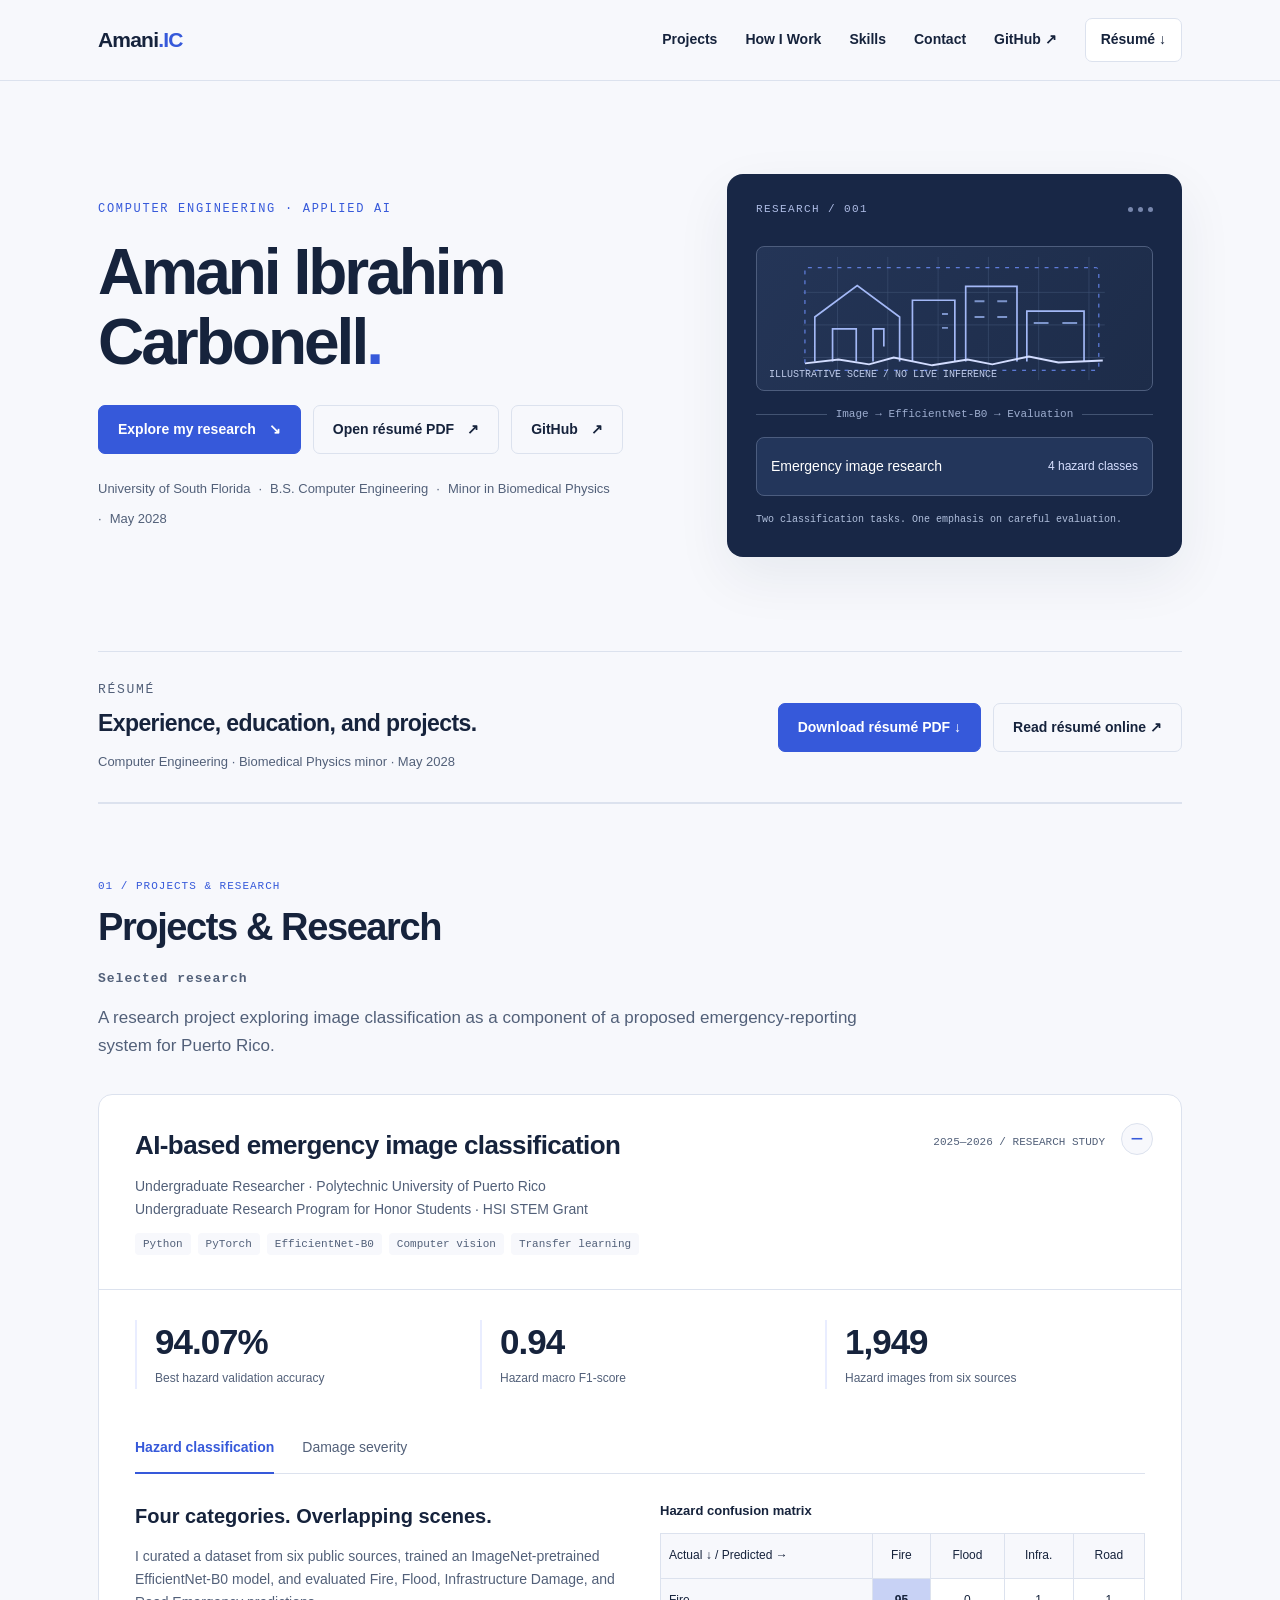
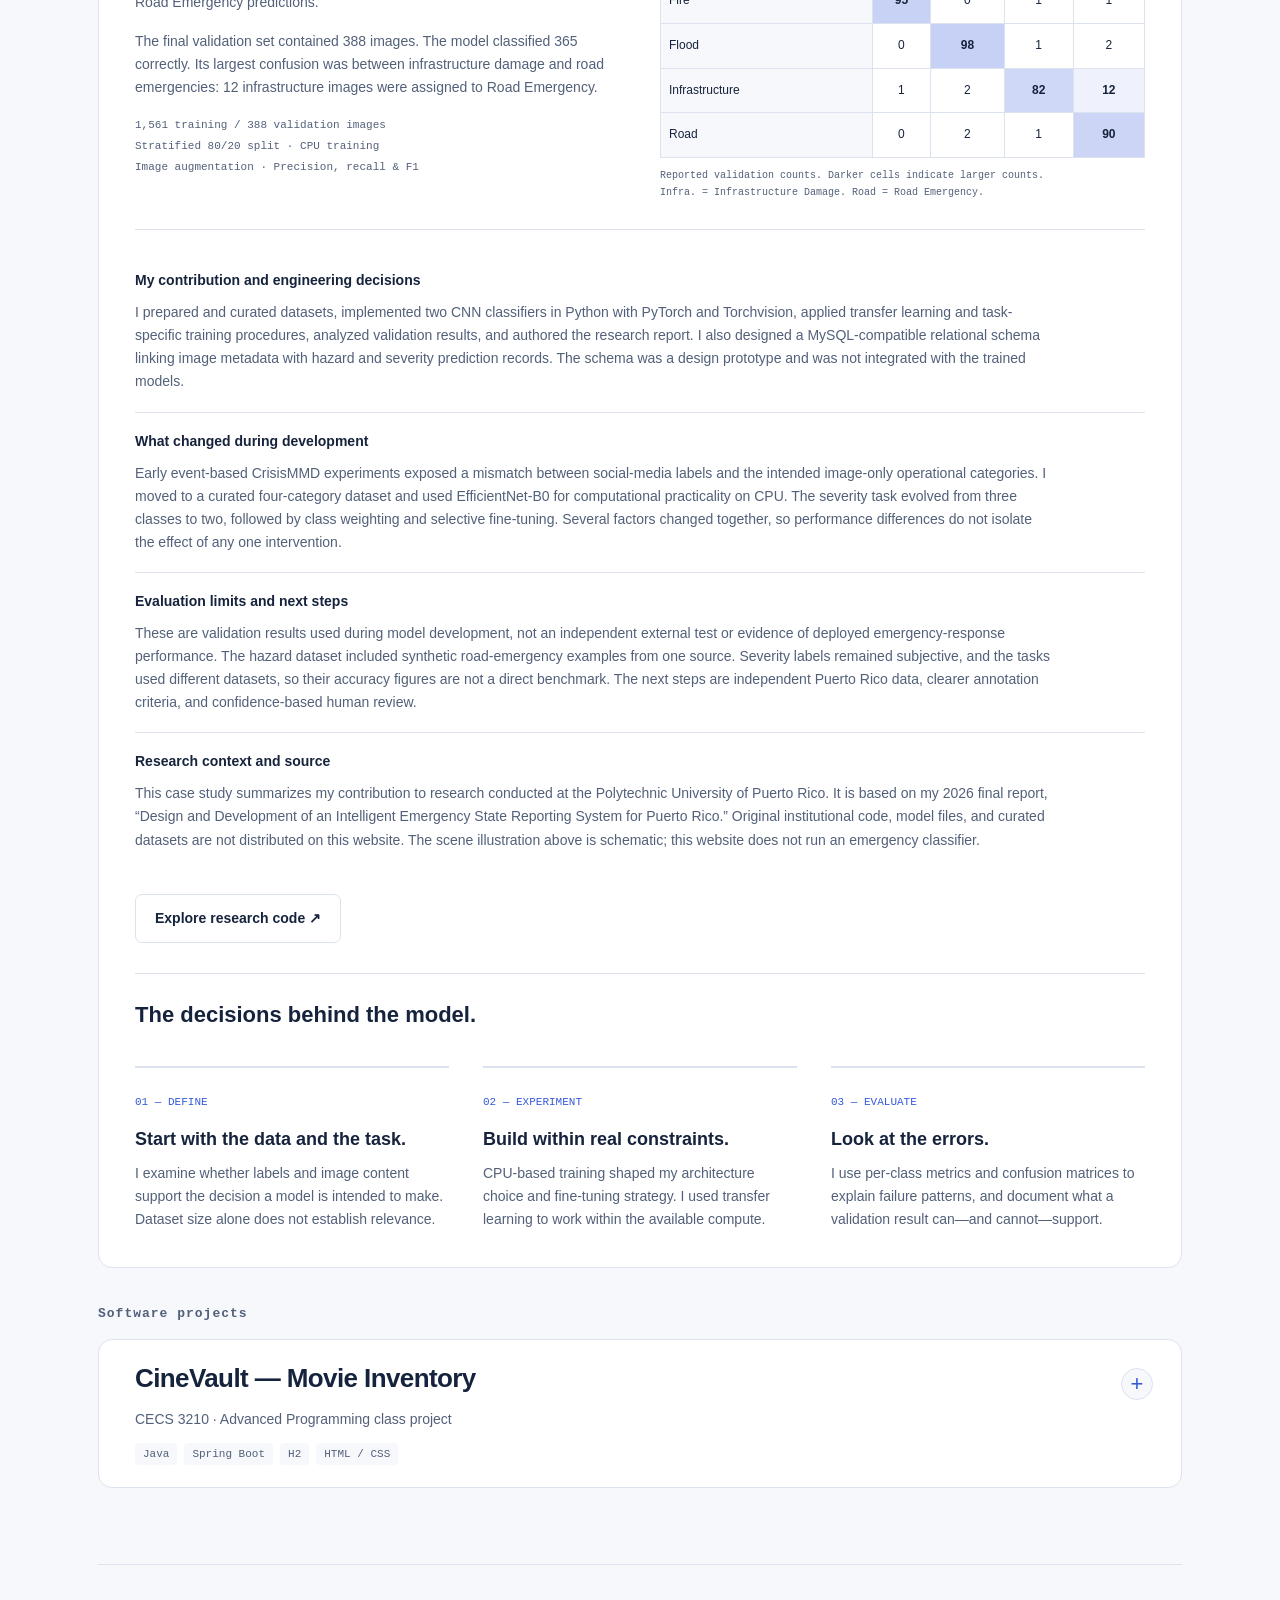
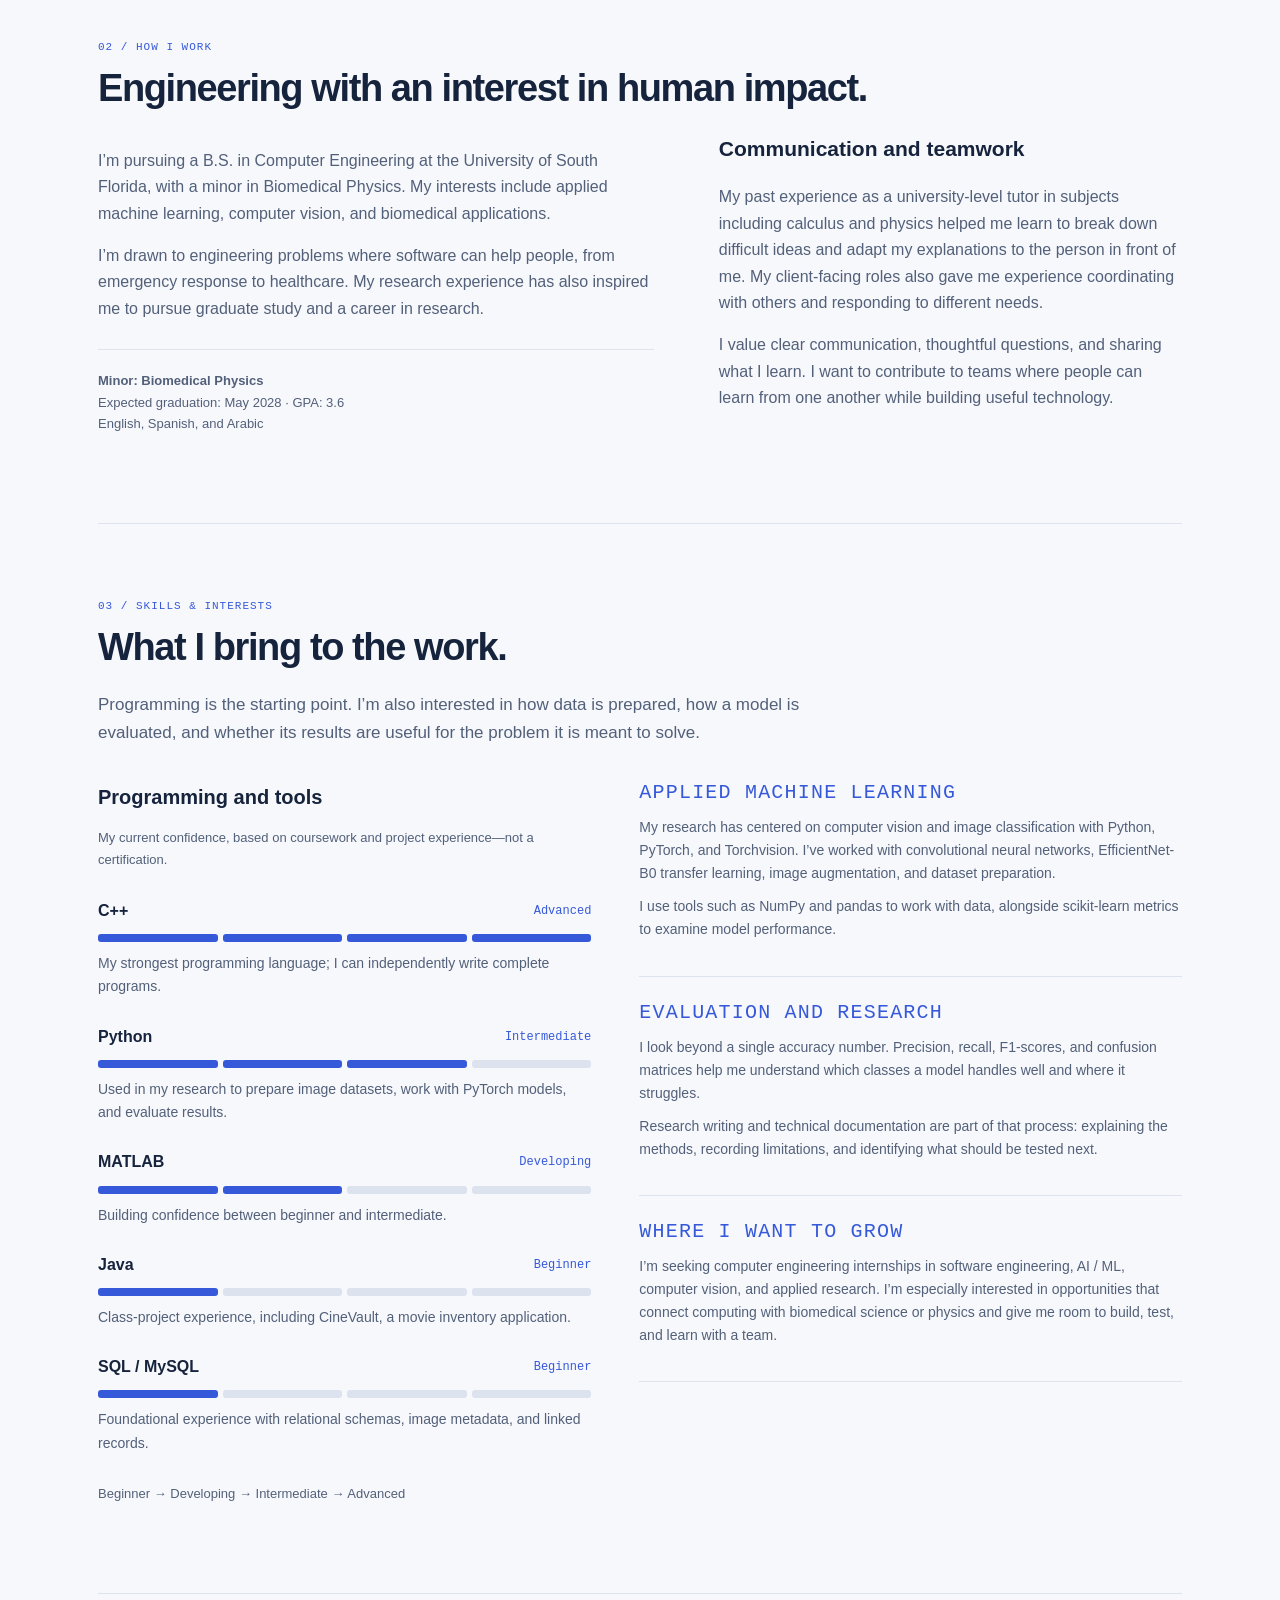
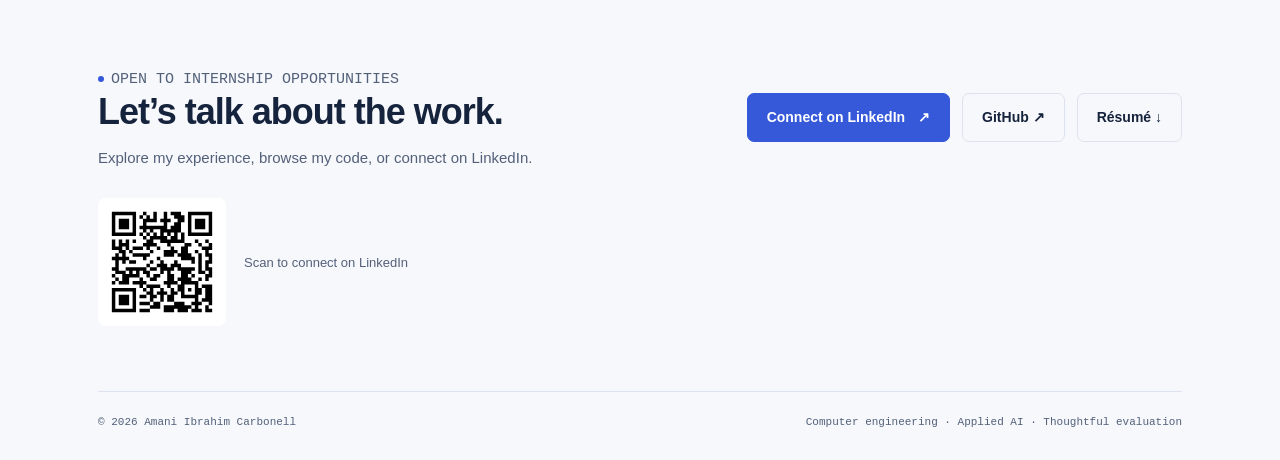
==== commit bbdfbf71: "Refresh skill levels and experience; publish job-fair resume" ====
--- a/index.html
+++ b/index.html
@@ -35,15 +35,16 @@
 .skills-layout{display:grid;grid-template-columns:1fr 1fr;gap:12px 65px;margin-top:34px}
 @media(max-width:650px){.human-layout,.skills-layout{grid-template-columns:1fr;gap:24px}.project-head h4{font-size:23px}.navlinks .about-nav{display:inline}.navlinks a[href="https://github.com/amaniic"]{display:none}.navlinks{gap:12px}.brand{font-size:17px}.navlinks a[href="#about"]{display:none}.project-group+.project-group{margin-top:28px}}
 .research-note{padding:18px 0;border-bottom:1px solid var(--line)}.research-note:last-child{border:0}.research-note h5{font-size:14px;line-height:1.5;margin:0 0 10px}.research-note p{font-size:14px;color:var(--muted);margin:0}
+.skill-depth{display:grid;grid-template-columns:1fr 1.1fr;gap:48px}.language-panel,.practice-panel{min-width:0}.skill-depth h3{font-size:20px;margin:0 0 12px}.skill-caption{font-size:13px;color:var(--muted)}.language-chart{list-style:none;padding:0;margin:28px 0}.language-row{margin:0 0 25px}.language-label{display:flex;justify-content:space-between;gap:12px;align-items:center}.language-label h4{font-size:16px;margin:0}.language-label span{font:12px var(--mono);color:var(--accent)}.level-track{display:grid;grid-template-columns:repeat(4,1fr);gap:5px;margin:10px 0}.level-track i{height:8px;border-radius:3px;background:#dce2ee}.level-track .filled{background:var(--accent)}.language-row p,.practice-panel p{font-size:14px;color:var(--muted);margin:10px 0}.practice-panel .skill-group{padding:0 0 24px;margin:0 0 24px;border-bottom:1px solid var(--line)}@media(max-width:750px){.skill-depth{grid-template-columns:1fr;gap:28px}}
 </style>
 </head>
 <body>
 <a class="skip" href="#main">Skip to content</a>
-<header><div class="wrap"><nav aria-label="Main navigation"><a class="brand" href="#main">Amani<span>.IC</span></a><div class="navlinks"><a href="#projects">Projects</a><a class="about-nav" href="#approach">How I Work</a><a href="#about">Skills</a><a href="#contact">Contact</a><a href="https://github.com/amaniic" target="_blank" rel="noopener noreferrer">GitHub ↗</a><a class="resume-link" href="resume.html">Résumé ↓</a></div></nav></div></header>
+<header><div class="wrap"><nav aria-label="Main navigation"><a class="brand" href="#main">Amani<span>.IC</span></a><div class="navlinks"><a href="#projects">Projects</a><a class="about-nav" href="#approach">How I Work</a><a href="#about">Skills</a><a href="#contact">Contact</a><a href="https://github.com/amaniic" target="_blank" rel="noopener noreferrer">GitHub ↗</a><a class="resume-link" href="Amani_Ibrahim_Carbonell_Resume.pdf?v=jobfair">Résumé ↓</a></div></nav></div></header>
 <main id="main"><div class="wrap">
 <section class="hero" aria-labelledby="hero-title"><div><p class="eyebrow">Computer engineering · Applied AI</p><h1 id="hero-title">Amani Ibrahim<br>Carbonell<span>.</span></h1><div class="actions"><a class="button" href="#research">Explore my research <span aria-hidden="true">↘</span></a><a class="button secondary" href="Amani_Ibrahim_Carbonell_Resume.pdf" target="_blank" rel="noopener noreferrer">Open résumé PDF <span aria-hidden="true">↗</span></a><a class="button secondary" href="https://github.com/amaniic" target="_blank" rel="noopener noreferrer">GitHub <span aria-hidden="true">↗</span></a></div><p class="identity"><span>University of South Florida</span><span>B.S. Computer Engineering</span><span>Minor in Biomedical Physics</span><span>May 2028</span></p></div>
 <div class="visual" aria-label="Conceptual illustration of the research workflow"><div class="visual-top"><span>RESEARCH / 001</span><span class="dots" aria-hidden="true"><i></i><i></i><i></i></span></div><div class="image-box"><svg viewBox="0 0 340 145" fill="none" aria-hidden="true"><path d="M16 112h306M16 79h306M16 46h306M51 10v125M102 10v125M153 10v125M204 10v125M255 10v125M306 10v125" stroke="#405274" stroke-width=".6"/><path d="M28 116V71l43-32 43 32v45M46 116V83h24v33M87 116V83h11v18M127 116V54h43v62M181 116V40h52v76M243 116V65h58v51" stroke="#a3b8f6" stroke-width="1.7"/><path d="m18 118 34-4 31 5 25-7 39 8 36-6 25 5 37-8 30 6 45-2" stroke="#d3ddff" stroke-width="2"/><path d="M157 68h6M157 82h6M190 55h10M213 55h10M190 71h10M213 71h10M250 77h15M279 77h15" stroke="#7c94cb" stroke-width="2"/><rect x="18" y="21" width="298" height="104" rx="3" stroke="#7092ff" stroke-dasharray="4 6"/></svg><span class="box-tag">ILLUSTRATIVE SCENE / NO LIVE INFERENCE</span></div><div class="processing">Image → EfficientNet-B0 → Evaluation</div><div class="prediction"><span>Emergency image research</span><strong>4 hazard classes</strong></div><p class="visual-note">Two classification tasks. One emphasis on careful evaluation.</p></div></section>
-<section class="resume-panel" id="resume" aria-labelledby="resume-title"><div><p class="eyebrow">RÉSUMÉ</p><h2 id="resume-title">Experience, education, and projects.</h2><p>Computer Engineering · Biomedical Physics minor · May 2028</p></div><div class="actions"><a class="button" href="Amani_Ibrahim_Carbonell_Resume.pdf" download="Amani_Ibrahim_Carbonell_Resume.pdf">Download résumé PDF ↓</a><a class="button secondary" href="resume.html">Read résumé online ↗</a></div></section>
+<section class="resume-panel" id="resume" aria-labelledby="resume-title"><div><p class="eyebrow">RÉSUMÉ</p><h2 id="resume-title">Experience, education, and projects.</h2><p>Computer Engineering · Biomedical Physics minor · May 2028</p></div><div class="actions"><a class="button" href="Amani_Ibrahim_Carbonell_Resume.pdf" download="Amani_Ibrahim_Carbonell_Resume.pdf">Download résumé PDF ↓</a><a class="button secondary" href="Amani_Ibrahim_Carbonell_Resume.pdf?v=jobfair">Read résumé online ↗</a></div></section>
 <section class="section" id="projects" aria-labelledby="projects-title"><p class="section-number">01 / PROJECTS &amp; RESEARCH</p><h2 id="projects-title">Projects &amp; Research</h2><div class="project-group" id="research"><h3 class="subsection-title">Selected research</h3><p class="section-lead">A research project exploring image classification as a component of a proposed emergency-reporting system for Puerto Rico.</p>
 <details class="project project-disclosure" open><summary class="project-head"><div><h4>AI-based emergency image classification</h4><p>Undergraduate Researcher · Polytechnic University of Puerto Rico<br>Undergraduate Research Program for Honor Students · HSI STEM Grant</p><div class="tags"><span>Python</span><span>PyTorch</span><span>EfficientNet-B0</span><span>Computer vision</span><span>Transfer learning</span></div></div><div class="project-date">2025—2026 / RESEARCH STUDY</div></summary><div class="project-body"><div class="metrics"><div class="metric"><strong>94.07%</strong><span>Best hazard validation accuracy</span></div><div class="metric"><strong>0.94</strong><span>Hazard macro F1-score</span></div><div class="metric"><strong>1,949</strong><span>Hazard images from six sources</span></div></div>
 <div class="tabs" role="tablist" aria-label="Explore model results"><button id="tab-hazard" role="tab" aria-selected="true" aria-controls="panel-hazard" tabindex="0">Hazard classification</button><button id="tab-severity" role="tab" aria-selected="false" aria-controls="panel-severity" tabindex="-1">Damage severity</button></div>
@@ -51,9 +52,9 @@
 <div role="tabpanel" id="panel-severity" aria-labelledby="tab-severity" hidden><div class="result-layout"><div class="result-copy"><h4>Severity needs more than a headline score.</h4><p>I developed a second EfficientNet-B0 model for Mild Damage versus Severe Damage using a modified, supplemented CrisisMMD-based dataset. Training used class-weighted cross-entropy and staged fine-tuning.</p><p>The best validation accuracy across training was <strong>79.57%</strong>. The final Stage 2 pass shown here classified 431 of 558 images correctly (<strong>77.24%</strong>). These results describe different checkpoints.</p><p class="method">2,289 training / 558 validation images<br>Final-pass macro F1: 0.75<br>Final-pass severe recall: 0.79</p></div><div class="table-scroll"><table><caption>Severity confusion matrix · final Stage 2 pass</caption><thead><tr><th scope="col">Actual ↓ / Predicted →</th><th scope="col">Mild</th><th scope="col">Severe</th></tr></thead><tbody><tr><th scope="row">Mild Damage</th><td class="cell" style="--heat:.16">125</td><td class="cell" style="--heat:.06">45</td></tr><tr><th scope="row">Severe Damage</th><td class="cell" style="--heat:.10">82</td><td class="cell" style="--heat:.28">306</td></tr></tbody></table><p class="table-note">82 severe images were predicted as mild in the final pass. This failure mode supports further research into human review and clearer severity criteria.</p></div></div></div>
 <div class="observations"><div class="research-note"><h5>My contribution and engineering decisions</h5><p>I prepared and curated datasets, implemented two CNN classifiers in Python with PyTorch and Torchvision, applied transfer learning and task-specific training procedures, analyzed validation results, and authored the research report. I also designed a MySQL-compatible relational schema linking image metadata with hazard and severity prediction records. The schema was a design prototype and was not integrated with the trained models.</p></div><div class="research-note"><h5>What changed during development</h5><p>Early event-based CrisisMMD experiments exposed a mismatch between social-media labels and the intended image-only operational categories. I moved to a curated four-category dataset and used EfficientNet-B0 for computational practicality on CPU. The severity task evolved from three classes to two, followed by class weighting and selective fine-tuning. Several factors changed together, so performance differences do not isolate the effect of any one intervention.</p></div><div class="research-note"><h5>Evaluation limits and next steps</h5><p>These are validation results used during model development, not an independent external test or evidence of deployed emergency-response performance. The hazard dataset included synthetic road-emergency examples from one source. Severity labels remained subjective, and the tasks used different datasets, so their accuracy figures are not a direct benchmark. The next steps are independent Puerto Rico data, clearer annotation criteria, and confidence-based human review.</p></div><div class="research-note"><h5>Research context and source</h5><p>This case study summarizes my contribution to research conducted at the Polytechnic University of Puerto Rico. It is based on my 2026 final report, “Design and Development of an Intelligent Emergency State Reporting System for Puerto Rico.” Original institutional code, model files, and curated datasets are not distributed on this website. The scene illustration above is schematic; this website does not run an emergency classifier.</p></div></div><div class="actions" style="margin-top:24px"><a class="button secondary" href="https://github.com/amaniic/amani-portfolio/tree/main/research" target="_blank" rel="noopener noreferrer">Explore research code ↗</a></div><div class="model-decisions"><h4>The decisions behind the model.</h4><div class="approach-grid"><div class="approach-step"><span class="step-num">01 — DEFINE</span><h3>Start with the data and the task.</h3><p>I examine whether labels and image content support the decision a model is intended to make. Dataset size alone does not establish relevance.</p></div><div class="approach-step"><span class="step-num">02 — EXPERIMENT</span><h3>Build within real constraints.</h3><p>CPU-based training shaped my architecture choice and fine-tuning strategy. I used transfer learning to work within the available compute.</p></div><div class="approach-step"><span class="step-num">03 — EVALUATE</span><h3>Look at the errors.</h3><p>I use per-class metrics and confusion matrices to explain failure patterns, and document what a validation result can—and cannot—support.</p></div></div></div></div></details></div>
 <div class="project-group" id="software-projects"><h3 class="subsection-title">Software projects</h3><details class="project project-disclosure"><summary class="project-head"><div><h4>CineVault — Movie Inventory</h4><p>CECS 3210 · Advanced Programming class project</p><div class="tags"><span>Java</span><span>Spring Boot</span><span>H2</span><span>HTML / CSS</span></div></div></summary><div class="project-body"><p>A web application for adding, browsing, editing, and deleting movies. Includes movie-ID lookup, duplicate checks, input validation, and a local database.</p><div class="cinevault-gallery" aria-label="Original CineVault application screenshots"><figure><a href="assets/cinevault-home.jpg" target="_blank" rel="noopener noreferrer"><img src="assets/cinevault-home.jpg" width="1913" height="1006" alt="Original CineVault homepage with movie-poster collage and Get started button" loading="lazy"></a><figcaption>The original homepage and navigation.</figcaption></figure><figure><a href="assets/cinevault-inventory.jpg" target="_blank" rel="noopener noreferrer"><img src="assets/cinevault-inventory.jpg" width="1774" height="967" alt="Original CineVault inventory showing movie posters, titles, directors, and unique IDs" loading="lazy"></a><figcaption>The movie collection, with posters and unique IDs.</figcaption></figure></div><div class="actions"><a class="button secondary" href="https://github.com/amaniic/amani-portfolio/tree/main/cinevault" target="_blank" rel="noopener noreferrer">View CineVault code ↗</a></div></div></details></div></section>
-<section class="section" id="approach" aria-labelledby="approach-title"><p class="section-number">02 / HOW I WORK</p><h2 id="approach-title">Engineering with an interest in human impact.</h2><div class="human-layout"><div><p>I’m pursuing a B.S. in Computer Engineering at the University of South Florida, with a minor in Biomedical Physics. My interests include applied machine learning, computer vision, and biomedical applications.</p><p>I’m drawn to engineering problems where software can help people, from emergency response to healthcare. My research experience has also inspired me to pursue graduate study and a career in research.</p><p class="about-meta"><strong>Minor: Biomedical Physics</strong><br>Expected graduation: May 2028 · GPA: 3.6<br>English, Spanish, and Arabic</p></div><div><h3>Communication and teamwork</h3><p>As a university mathematics tutor, I learned to break down difficult ideas and adapt my explanations to the person in front of me. My client-facing roles also gave me experience coordinating with others and responding to different needs.</p><p>I value clear communication, thoughtful questions, and sharing what I learn. I want to contribute to teams where people can learn from one another while building useful technology.</p></div></div></section>
-<section class="section" id="about" aria-labelledby="skills-title"><p class="section-number">03 / SKILLS &amp; INTERESTS</p><h2 id="skills-title">Tools, methods, and interests.</h2><div class="skills-layout"><div class="skill-group"><h3>Programming and tools</h3><p>Python · C++ · Java · SQL / MySQL · MATLAB · NumPy</p></div><div class="skill-group"><h3>Applied machine learning</h3><p>PyTorch · Torchvision · CNNs · Transfer learning · Image augmentation · Dataset preparation</p></div><div class="skill-group"><h3>Evaluation and communication</h3><p>Precision and recall · F1-score · Confusion matrices · Research writing · Technical documentation</p></div><div class="skill-group"><h3>Seeking</h3><p>Internships in AI / ML, computer vision, software engineering, and applied research.</p></div></div></section>
-<section class="section contact" id="contact" aria-labelledby="contact-title"><div class="contact-inner"><div><p class="status">OPEN TO INTERNSHIP OPPORTUNITIES</p><h2 id="contact-title">Let’s talk about the work.</h2><p>Explore my experience, browse my code, or connect on LinkedIn.</p></div><div class="actions"><a class="button" href="https://www.linkedin.com/in/amani-ibr" target="_blank" rel="noopener noreferrer">Connect on LinkedIn <span aria-hidden="true">↗</span></a><a class="button secondary" href="https://github.com/amaniic" target="_blank" rel="noopener noreferrer">GitHub ↗</a><a class="button secondary" href="resume.html">Résumé ↓</a></div></div><figure class="linkedin-qr"><a href="https://www.linkedin.com/in/amani-ibr/" target="_blank" rel="noopener noreferrer"><img src="linkedin-qr.svg" width="128" height="128" alt="QR code linking to Amani Ibrahim Carbonell on LinkedIn"></a><figcaption>Scan to connect on LinkedIn</figcaption></figure></section>
+<section class="section" id="approach" aria-labelledby="approach-title"><p class="section-number">02 / HOW I WORK</p><h2 id="approach-title">Engineering with an interest in human impact.</h2><div class="human-layout"><div><p>I’m pursuing a B.S. in Computer Engineering at the University of South Florida, with a minor in Biomedical Physics. My interests include applied machine learning, computer vision, and biomedical applications.</p><p>I’m drawn to engineering problems where software can help people, from emergency response to healthcare. My research experience has also inspired me to pursue graduate study and a career in research.</p><p class="about-meta"><strong>Minor: Biomedical Physics</strong><br>Expected graduation: May 2028 · GPA: 3.6<br>English, Spanish, and Arabic</p></div><div><h3>Communication and teamwork</h3><p>My past experience as a university-level tutor in subjects including calculus and physics helped me learn to break down difficult ideas and adapt my explanations to the person in front of me. My client-facing roles also gave me experience coordinating with others and responding to different needs.</p><p>I value clear communication, thoughtful questions, and sharing what I learn. I want to contribute to teams where people can learn from one another while building useful technology.</p></div></div></section>
+<section class="section" id="about" aria-labelledby="skills-title"><p class="section-number">03 / SKILLS &amp; INTERESTS</p><h2 id="skills-title">What I bring to the work.</h2><p class="section-lead">Programming is the starting point. I’m also interested in how data is prepared, how a model is evaluated, and whether its results are useful for the problem it is meant to solve.</p><div class="skill-depth"><div class="language-panel"><h3>Programming and tools</h3><p class="skill-caption">My current confidence, based on coursework and project experience—not a certification.</p><ul class="language-chart"><li class="language-row"><div class="language-label"><h4>C++</h4><span>Advanced</span></div><div class="level-track" aria-hidden="true"><i class="filled"></i><i class="filled"></i><i class="filled"></i><i class="filled"></i></div><p>My strongest programming language; I can independently write complete programs.</p></li><li class="language-row"><div class="language-label"><h4>Python</h4><span>Intermediate</span></div><div class="level-track" aria-hidden="true"><i class="filled"></i><i class="filled"></i><i class="filled"></i><i class=""></i></div><p>Used in my research to prepare image datasets, work with PyTorch models, and evaluate results.</p></li><li class="language-row"><div class="language-label"><h4>MATLAB</h4><span>Developing</span></div><div class="level-track" aria-hidden="true"><i class="filled"></i><i class="filled"></i><i class=""></i><i class=""></i></div><p>Building confidence between beginner and intermediate.</p></li><li class="language-row"><div class="language-label"><h4>Java</h4><span>Beginner</span></div><div class="level-track" aria-hidden="true"><i class="filled"></i><i class=""></i><i class=""></i><i class=""></i></div><p>Class-project experience, including CineVault, a movie inventory application.</p></li><li class="language-row"><div class="language-label"><h4>SQL / MySQL</h4><span>Beginner</span></div><div class="level-track" aria-hidden="true"><i class="filled"></i><i class=""></i><i class=""></i><i class=""></i></div><p>Foundational experience with relational schemas, image metadata, and linked records.</p></li></ul><p class="skill-caption">Beginner → Developing → Intermediate → Advanced</p></div><div class="practice-panel"><div class="skill-group"><h3>Applied machine learning</h3><p>My research has centered on computer vision and image classification with Python, PyTorch, and Torchvision. I’ve worked with convolutional neural networks, EfficientNet-B0 transfer learning, image augmentation, and dataset preparation.</p><p>I use tools such as NumPy and pandas to work with data, alongside scikit-learn metrics to examine model performance.</p></div><div class="skill-group"><h3>Evaluation and research</h3><p>I look beyond a single accuracy number. Precision, recall, F1-scores, and confusion matrices help me understand which classes a model handles well and where it struggles.</p><p>Research writing and technical documentation are part of that process: explaining the methods, recording limitations, and identifying what should be tested next.</p></div><div class="skill-group"><h3>Where I want to grow</h3><p>I’m seeking computer engineering internships in software engineering, AI / ML, computer vision, and applied research. I’m especially interested in opportunities that connect computing with biomedical science or physics and give me room to build, test, and learn with a team.</p></div></div></div></section>
+<section class="section contact" id="contact" aria-labelledby="contact-title"><div class="contact-inner"><div><p class="status">OPEN TO INTERNSHIP OPPORTUNITIES</p><h2 id="contact-title">Let’s talk about the work.</h2><p>Explore my experience, browse my code, or connect on LinkedIn.</p></div><div class="actions"><a class="button" href="https://www.linkedin.com/in/amani-ibr" target="_blank" rel="noopener noreferrer">Connect on LinkedIn <span aria-hidden="true">↗</span></a><a class="button secondary" href="https://github.com/amaniic" target="_blank" rel="noopener noreferrer">GitHub ↗</a><a class="button secondary" href="Amani_Ibrahim_Carbonell_Resume.pdf?v=jobfair">Résumé ↓</a></div></div><figure class="linkedin-qr"><a href="https://www.linkedin.com/in/amani-ibr/" target="_blank" rel="noopener noreferrer"><img src="linkedin-qr.svg" width="128" height="128" alt="QR code linking to Amani Ibrahim Carbonell on LinkedIn"></a><figcaption>Scan to connect on LinkedIn</figcaption></figure></section>
 <footer class="footer"><span>© 2026 Amani Ibrahim Carbonell</span><span>Computer engineering · Applied AI · Thoughtful evaluation</span></footer>
 </div></main>
 <script>
@@ -62,3 +63,4 @@
 tabs.forEach((tab,index)=>{tab.addEventListener('click',()=>activateTab(tab));tab.addEventListener('keydown',event=>{let next;if(event.key==='ArrowRight')next=tabs[(index+1)%tabs.length];if(event.key==='ArrowLeft')next=tabs[(index-1+tabs.length)%tabs.length];if(event.key==='Home')next=tabs[0];if(event.key==='End')next=tabs[tabs.length-1];if(next){event.preventDefault();activateTab(next);next.focus();}});});
 </script>
 </body></html>
+
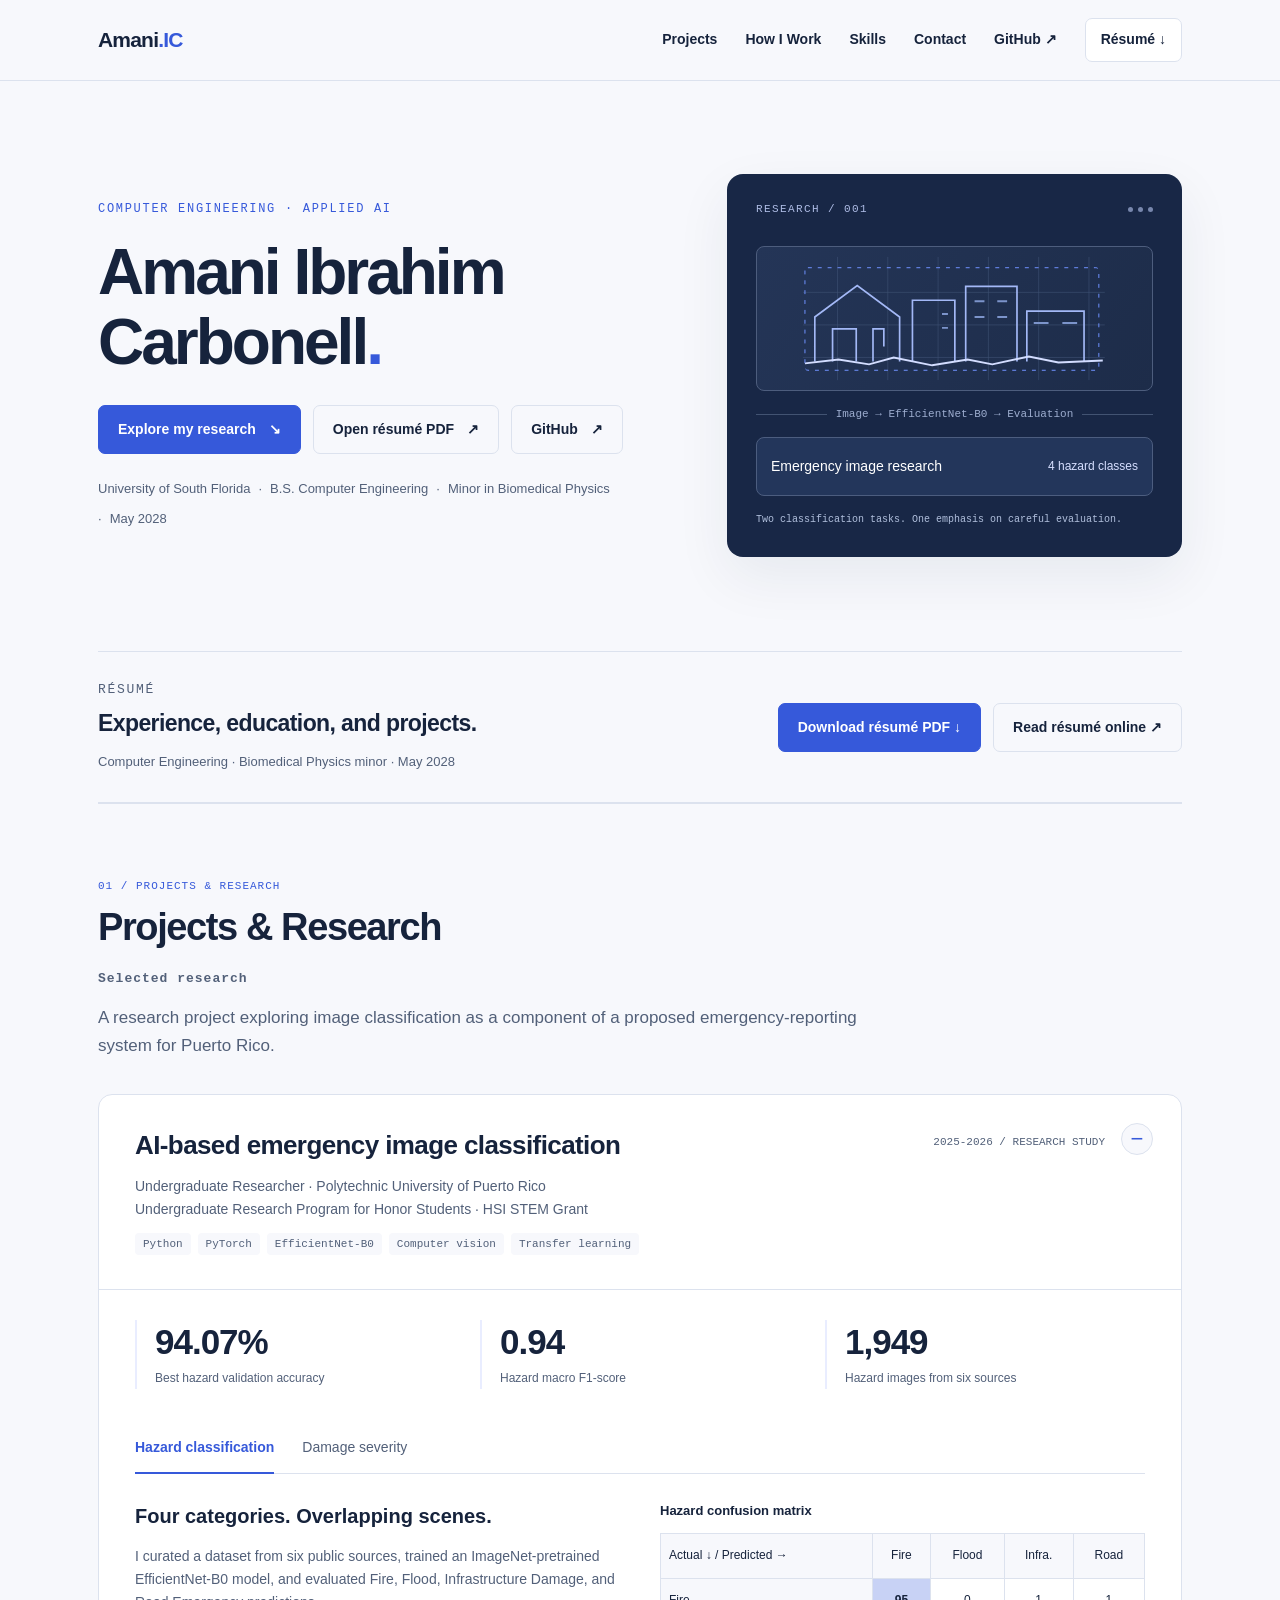
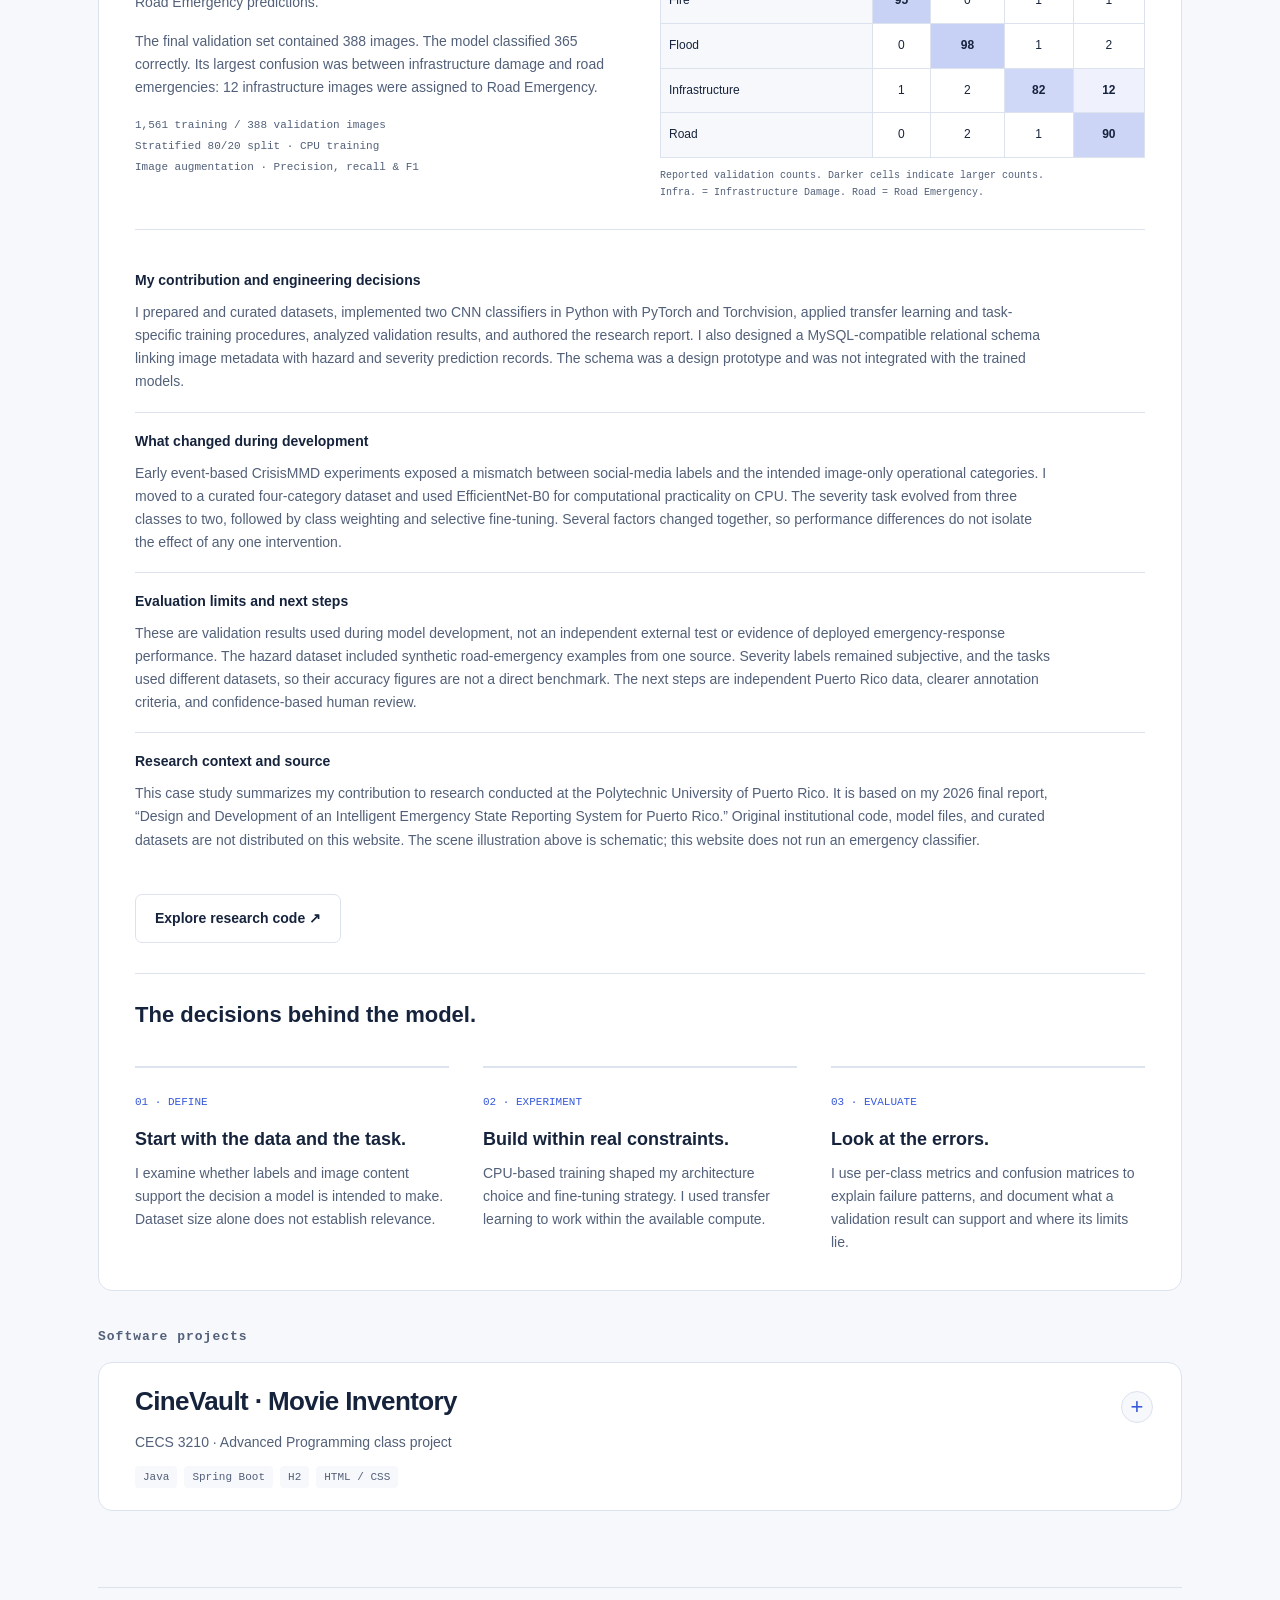
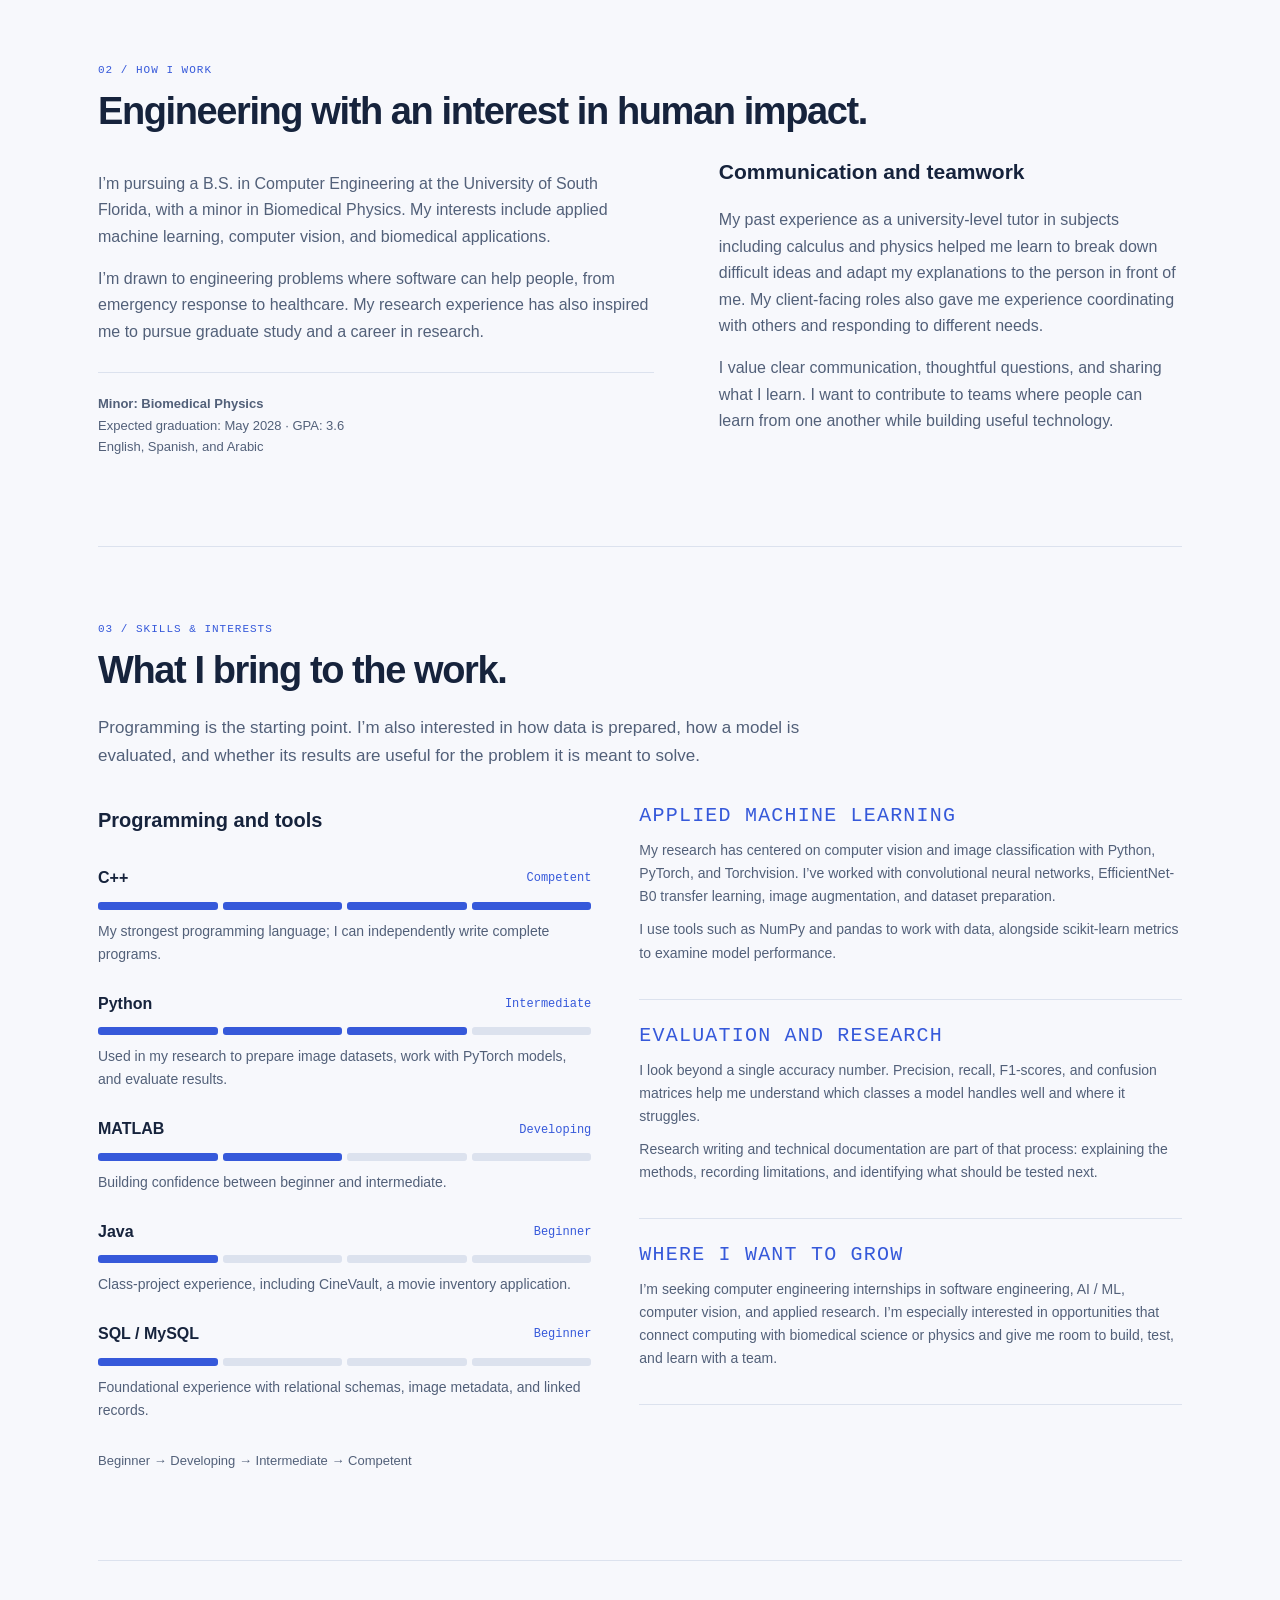
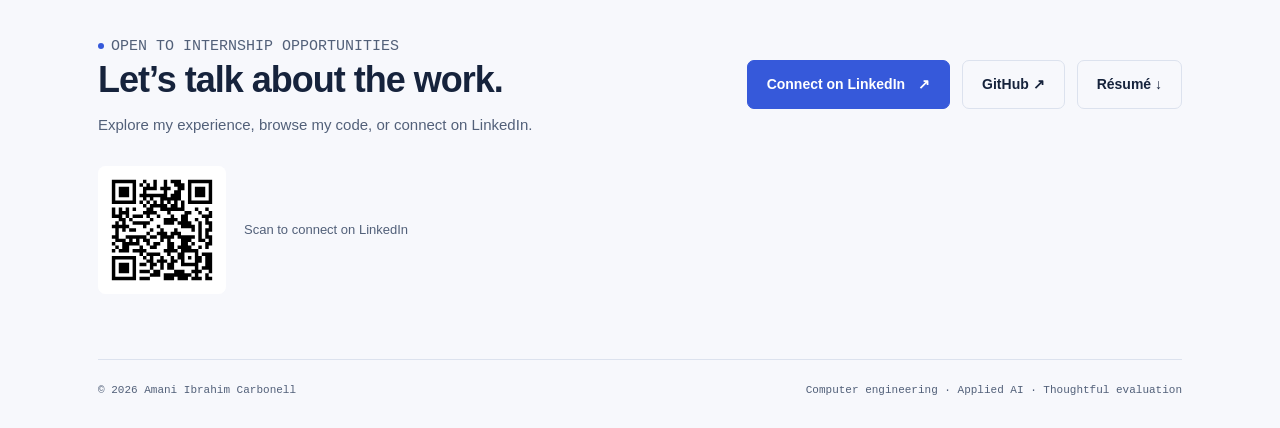
==== commit 64645a8e: "Polish portfolio wording and add linked digital resume with distinct job entries" ====
--- a/index.html
+++ b/index.html
@@ -2,8 +2,8 @@
 <html lang="en">
 <head>
 <meta charset="utf-8"><meta name="viewport" content="width=device-width,initial-scale=1">
-<meta name="description" content="Amani Ibrahim Carbonell — Computer Engineering student at USF. Applied AI and computer vision research, from dataset design to model evaluation.">
-<title>Amani Ibrahim Carbonell — Computer Engineering & AI</title>
+<meta name="description" content="Amani Ibrahim Carbonell · Computer Engineering student at USF. Applied AI and computer vision research, from dataset design to model evaluation.">
+<title>Amani Ibrahim Carbonell · Computer Engineering & AI</title>
 <style>
 :root{--paper:#f7f8fc;--white:#fff;--ink:#16233c;--muted:#526079;--line:#dce2ee;--accent:#3659da;--pale:#e9edff;--dark:#182746;--mono:ui-monospace,SFMono-Regular,Consolas,monospace}*{box-sizing:border-box}html{scroll-behavior:smooth;scroll-padding-top:100px}body{margin:0;background:var(--paper);color:var(--ink);font-family:Inter,Arial,sans-serif;line-height:1.65}a{color:inherit;text-decoration:none}button{font:inherit}button,a{-webkit-tap-highlight-color:transparent}a:focus-visible,button:focus-visible,summary:focus-visible{outline:3px solid var(--accent);outline-offset:5px}.skip{position:absolute;left:18px;top:-100px;z-index:10;background:white;padding:10px}.skip:focus{top:10px}.wrap{max-width:1180px;margin:auto;padding:0 48px}header{position:sticky;top:0;background:rgba(247,248,252,.96);border-bottom:1px solid var(--line);z-index:5}nav{height:80px;display:flex;align-items:center;justify-content:space-between;gap:28px}.brand{font-weight:750;letter-spacing:-.8px;font-size:21px}.brand span{color:var(--accent)}.navlinks{display:flex;align-items:center;gap:28px;font-size:14px;font-weight:600}.navlinks a:hover{color:var(--accent)}.resume-link{border:1px solid var(--line);border-radius:7px;padding:9px 15px;background:white}.hero{padding:93px 0 94px;display:grid;grid-template-columns:1.25fr 1fr;gap:60px;align-items:center}.eyebrow{font:12px var(--mono);letter-spacing:1.7px;text-transform:uppercase;color:var(--accent);margin:0 0 22px}.hero h1{font-size:clamp(45px,5vw,67px);line-height:1.09;letter-spacing:-3px;font-weight:650;margin:0 0 28px}.hero h1 span{color:var(--accent)}.intro{font-size:18px;color:var(--muted);max-width:560px;margin:0 0 27px}.identity{font-size:13px;color:var(--muted);margin:24px 0 0;display:flex;gap:8px;flex-wrap:wrap}.identity span+span:before{content:'·';margin-right:8px}.actions{display:flex;gap:12px;flex-wrap:wrap}.button{display:inline-flex;align-items:center;justify-content:center;gap:13px;border-radius:7px;padding:12px 19px;font-size:14px;font-weight:600;background:var(--accent);color:white;border:1px solid var(--accent)}.button:hover{background:#2747ba}.button.secondary{background:transparent;color:var(--ink);border-color:var(--line)}.button.secondary:hover{background:white}.visual{background:var(--dark);color:white;border-radius:16px;padding:29px;box-shadow:0 20px 55px #14254512;position:relative}.visual-top{font:11px var(--mono);color:#aebce5;letter-spacing:1.4px;display:flex;align-items:center;justify-content:space-between;margin-bottom:31px}.dots{display:flex;gap:5px}.dots i{width:5px;height:5px;border-radius:50%;background:#7887ad}.image-box{height:145px;border:1px solid #4d5d7d;border-radius:8px;display:flex;align-items:center;justify-content:center;overflow:hidden;background:linear-gradient(125deg,#243557,#1d2c49);position:relative}.image-box svg{width:88%;height:100%}.box-tag{position:absolute;bottom:10px;left:12px;font:10px var(--mono);color:#bdc9e8}.processing{display:flex;align-items:center;gap:9px;color:#9dadcf;font:11px var(--mono);margin:17px 0}.processing:before,.processing:after{content:'';height:1px;flex:1;background:#425372}.prediction{display:flex;align-items:center;justify-content:space-between;border:1px solid #4c5d7f;background:#23365b;border-radius:8px;padding:17px 14px;font-size:14px}.prediction strong{color:#d6dfff;font-size:12px;font-weight:500}.visual-note{font:10px/1.7 var(--mono);color:#b0bfdc;margin:15px 0 0}.section{padding:76px 0;border-top:1px solid var(--line)}.section-number{font:11px var(--mono);color:var(--accent);letter-spacing:1px;margin:0 0 13px}.section h2{font-size:38px;line-height:1.2;letter-spacing:-1.4px;font-weight:650;margin:0 0 20px}.section-lead{font-size:17px;color:var(--muted);max-width:760px;margin:0 0 34px}.project{background:white;border:1px solid var(--line);border-radius:14px;overflow:hidden}.project-head{padding:34px 36px;border-bottom:1px solid var(--line);display:flex;justify-content:space-between;gap:30px}.project-head h3{font-size:26px;letter-spacing:-.6px;line-height:1.3;margin:0 0 12px;max-width:650px}.project-head p{font-size:14px;color:var(--muted);max-width:650px;margin:0}.project-date{font:11px var(--mono);color:var(--muted);white-space:nowrap;padding-top:7px}.tags{display:flex;flex-wrap:wrap;gap:7px;margin-top:20px}.tags span{font:11px var(--mono);padding:5px 8px;background:var(--paper);border-radius:4px;color:var(--muted)}.project-body{padding:30px 36px 36px}.metrics{display:grid;grid-template-columns:repeat(3,1fr);gap:25px;margin-bottom:34px}.metric{border-left:2px solid var(--pale);padding-left:18px}.metric strong{display:block;font-size:35px;line-height:1.25;letter-spacing:-1px}.metric span{display:block;font-size:12px;color:var(--muted);margin-top:5px}.tabs{display:flex;border-bottom:1px solid var(--line);gap:28px;margin:0 0 26px}.tabs button{border:0;border-bottom:2px solid transparent;margin-bottom:-1px;background:none;padding:13px 0;color:var(--muted);font-size:14px;cursor:pointer}.tabs button[aria-selected=true]{color:var(--accent);border-bottom-color:var(--accent);font-weight:650}.result-layout{display:grid;grid-template-columns:1fr 1fr;gap:40px;align-items:start}.result-copy h4{font-size:20px;margin:0 0 12px}.result-copy p{font-size:14px;color:var(--muted);margin:0 0 16px}.result-copy .method{font:11px/1.9 var(--mono);color:var(--muted)}table{border-collapse:collapse;width:100%;font-size:12px}caption{text-align:left;font-weight:600;font-size:13px;margin-bottom:12px}th,td{text-align:center;padding:12px 8px;border:1px solid var(--line)}th{font-weight:500;background:#f7f8fc}th:first-child{text-align:left}.cell{background:rgba(54,89,218,var(--heat));font-weight:650}.table-note{font:10px/1.65 var(--mono);color:var(--muted);margin-top:10px}.observations{margin-top:28px;padding-top:22px;border-top:1px solid var(--line)}details{border-bottom:1px solid var(--line);padding:18px 0}details:last-child{border:0;padding-bottom:0}summary{font-size:14px;font-weight:600;cursor:pointer;list-style-position:outside;margin-left:18px}details p{font-size:14px;color:var(--muted);margin:14px 0 0;max-width:920px}.approach-grid{display:grid;grid-template-columns:repeat(3,1fr);gap:34px;margin-top:37px}.approach-step{border-top:2px solid var(--line);padding-top:19px}.step-num{font:11px var(--mono);color:var(--accent)}.approach-step h3{font-size:19px;line-height:1.4;margin:13px 0 10px}.approach-step p{font-size:14px;color:var(--muted);margin:0}.about-layout{display:grid;grid-template-columns:1.1fr 1fr;gap:85px}.about-layout p{color:var(--muted);font-size:16px}.skill-group{margin-bottom:25px}.skill-group h3{font:11px var(--mono);letter-spacing:1.2px;color:var(--accent);text-transform:uppercase;margin:0 0 10px}.skill-group p{font-size:15px;margin:0}.about-meta{margin-top:27px;border-top:1px solid var(--line);padding-top:20px;font-size:13px!important}.contact{padding:70px 0 65px}.contact-inner{display:flex;align-items:center;justify-content:space-between;gap:30px}.contact h2{font-size:36px;margin:0 0 12px;letter-spacing:-1px}.contact p{margin:0;color:var(--muted);font-size:15px}.footer{padding:24px 0;border-top:1px solid var(--line);font:11px var(--mono);color:var(--muted);display:flex;justify-content:space-between;gap:20px}.status{display:inline-flex;align-items:center;gap:7px;font:11px var(--mono);color:var(--accent);margin-bottom:17px}.status:before{content:'';width:6px;height:6px;border-radius:50%;background:var(--accent)}[hidden]{display:none!important}@media(max-width:900px){.wrap{padding:0 25px}.hero{gap:35px;grid-template-columns:1.15fr 1fr}.hero h1{font-size:48px}.visual{padding:22px}.result-layout{gap:25px}.about-layout{gap:40px}}@media(max-width:650px){nav{height:70px}.brand{font-size:18px}.navlinks{gap:16px;font-size:12px}.navlinks .about-nav{display:none}.navlinks .resume-link{padding:6px 9px}.hero{grid-template-columns:1fr;padding:55px 0;gap:35px}.hero h1{font-size:48px;letter-spacing:-2.2px}.intro{font-size:17px}.visual{max-width:460px;width:100%}.section{padding:50px 0}.section h2{font-size:31px}.project-head{padding:24px;display:block}.project-head h3{font-size:23px}.project-date{margin-top:18px}.project-body{padding:24px}.metrics{gap:13px}.metric{padding-left:10px}.metric strong{font-size:27px}.metric span{font-size:11px}.result-layout,.about-layout,.approach-grid{grid-template-columns:1fr}.tabs{gap:20px}.tabs button{font-size:13px}.approach-grid{gap:25px}.contact-inner{display:block}.contact .actions{margin-top:25px}.contact h2{font-size:29px}.footer{font-size:10px;flex-direction:column;gap:5px}.table-scroll{overflow-x:auto}th,td{padding:10px 6px}}@media(prefers-reduced-motion:reduce){html{scroll-behavior:auto}}
 .linkedin-qr{display:flex;align-items:center;gap:18px;margin:28px 0 0}.linkedin-qr img{display:block;background:white;border-radius:8px}.linkedin-qr figcaption{font-size:13px;color:var(--muted)}@media(max-width:650px){.navlinks{gap:11px}.navlinks a[href="#contact"]{display:none}}
@@ -40,21 +40,21 @@
 </head>
 <body>
 <a class="skip" href="#main">Skip to content</a>
-<header><div class="wrap"><nav aria-label="Main navigation"><a class="brand" href="#main">Amani<span>.IC</span></a><div class="navlinks"><a href="#projects">Projects</a><a class="about-nav" href="#approach">How I Work</a><a href="#about">Skills</a><a href="#contact">Contact</a><a href="https://github.com/amaniic" target="_blank" rel="noopener noreferrer">GitHub ↗</a><a class="resume-link" href="Amani_Ibrahim_Carbonell_Resume.pdf?v=jobfair">Résumé ↓</a></div></nav></div></header>
+<header><div class="wrap"><nav aria-label="Main navigation"><a class="brand" href="#main">Amani<span>.IC</span></a><div class="navlinks"><a href="#projects">Projects</a><a class="about-nav" href="#approach">How I Work</a><a href="#about">Skills</a><a href="#contact">Contact</a><a href="https://github.com/amaniic" target="_blank" rel="noopener noreferrer">GitHub ↗</a><a class="resume-link" href="Amani_Ibrahim_Carbonell_Resume.pdf?v=digital20261021">Résumé ↓</a></div></nav></div></header>
 <main id="main"><div class="wrap">
-<section class="hero" aria-labelledby="hero-title"><div><p class="eyebrow">Computer engineering · Applied AI</p><h1 id="hero-title">Amani Ibrahim<br>Carbonell<span>.</span></h1><div class="actions"><a class="button" href="#research">Explore my research <span aria-hidden="true">↘</span></a><a class="button secondary" href="Amani_Ibrahim_Carbonell_Resume.pdf" target="_blank" rel="noopener noreferrer">Open résumé PDF <span aria-hidden="true">↗</span></a><a class="button secondary" href="https://github.com/amaniic" target="_blank" rel="noopener noreferrer">GitHub <span aria-hidden="true">↗</span></a></div><p class="identity"><span>University of South Florida</span><span>B.S. Computer Engineering</span><span>Minor in Biomedical Physics</span><span>May 2028</span></p></div>
-<div class="visual" aria-label="Conceptual illustration of the research workflow"><div class="visual-top"><span>RESEARCH / 001</span><span class="dots" aria-hidden="true"><i></i><i></i><i></i></span></div><div class="image-box"><svg viewBox="0 0 340 145" fill="none" aria-hidden="true"><path d="M16 112h306M16 79h306M16 46h306M51 10v125M102 10v125M153 10v125M204 10v125M255 10v125M306 10v125" stroke="#405274" stroke-width=".6"/><path d="M28 116V71l43-32 43 32v45M46 116V83h24v33M87 116V83h11v18M127 116V54h43v62M181 116V40h52v76M243 116V65h58v51" stroke="#a3b8f6" stroke-width="1.7"/><path d="m18 118 34-4 31 5 25-7 39 8 36-6 25 5 37-8 30 6 45-2" stroke="#d3ddff" stroke-width="2"/><path d="M157 68h6M157 82h6M190 55h10M213 55h10M190 71h10M213 71h10M250 77h15M279 77h15" stroke="#7c94cb" stroke-width="2"/><rect x="18" y="21" width="298" height="104" rx="3" stroke="#7092ff" stroke-dasharray="4 6"/></svg><span class="box-tag">ILLUSTRATIVE SCENE / NO LIVE INFERENCE</span></div><div class="processing">Image → EfficientNet-B0 → Evaluation</div><div class="prediction"><span>Emergency image research</span><strong>4 hazard classes</strong></div><p class="visual-note">Two classification tasks. One emphasis on careful evaluation.</p></div></section>
-<section class="resume-panel" id="resume" aria-labelledby="resume-title"><div><p class="eyebrow">RÉSUMÉ</p><h2 id="resume-title">Experience, education, and projects.</h2><p>Computer Engineering · Biomedical Physics minor · May 2028</p></div><div class="actions"><a class="button" href="Amani_Ibrahim_Carbonell_Resume.pdf" download="Amani_Ibrahim_Carbonell_Resume.pdf">Download résumé PDF ↓</a><a class="button secondary" href="Amani_Ibrahim_Carbonell_Resume.pdf?v=jobfair">Read résumé online ↗</a></div></section>
+<section class="hero" aria-labelledby="hero-title"><div><p class="eyebrow">Computer engineering · Applied AI</p><h1 id="hero-title">Amani Ibrahim<br>Carbonell<span>.</span></h1><div class="actions"><a class="button" href="#research">Explore my research <span aria-hidden="true">↘</span></a><a class="button secondary" href="Amani_Ibrahim_Carbonell_Resume.pdf?v=digital20261021" target="_blank" rel="noopener noreferrer">Open résumé PDF <span aria-hidden="true">↗</span></a><a class="button secondary" href="https://github.com/amaniic" target="_blank" rel="noopener noreferrer">GitHub <span aria-hidden="true">↗</span></a></div><p class="identity"><span>University of South Florida</span><span>B.S. Computer Engineering</span><span>Minor in Biomedical Physics</span><span>May 2028</span></p></div>
+<div class="visual" aria-label="Conceptual illustration of the research workflow"><div class="visual-top"><span>RESEARCH / 001</span><span class="dots" aria-hidden="true"><i></i><i></i><i></i></span></div><div class="image-box"><svg viewBox="0 0 340 145" fill="none" aria-hidden="true"><path d="M16 112h306M16 79h306M16 46h306M51 10v125M102 10v125M153 10v125M204 10v125M255 10v125M306 10v125" stroke="#405274" stroke-width=".6"/><path d="M28 116V71l43-32 43 32v45M46 116V83h24v33M87 116V83h11v18M127 116V54h43v62M181 116V40h52v76M243 116V65h58v51" stroke="#a3b8f6" stroke-width="1.7"/><path d="m18 118 34-4 31 5 25-7 39 8 36-6 25 5 37-8 30 6 45-2" stroke="#d3ddff" stroke-width="2"/><path d="M157 68h6M157 82h6M190 55h10M213 55h10M190 71h10M213 71h10M250 77h15M279 77h15" stroke="#7c94cb" stroke-width="2"/><rect x="18" y="21" width="298" height="104" rx="3" stroke="#7092ff" stroke-dasharray="4 6"/></svg></div><div class="processing">Image → EfficientNet-B0 → Evaluation</div><div class="prediction"><span>Emergency image research</span><strong>4 hazard classes</strong></div><p class="visual-note">Two classification tasks. One emphasis on careful evaluation.</p></div></section>
+<section class="resume-panel" id="resume" aria-labelledby="resume-title"><div><p class="eyebrow">RÉSUMÉ</p><h2 id="resume-title">Experience, education, and projects.</h2><p>Computer Engineering · Biomedical Physics minor · May 2028</p></div><div class="actions"><a class="button" href="Amani_Ibrahim_Carbonell_Resume.pdf?v=digital20261021" download="Amani_Ibrahim_Carbonell_Resume.pdf?v=digital20261021">Download résumé PDF ↓</a><a class="button secondary" href="Amani_Ibrahim_Carbonell_Resume.pdf?v=digital20261021">Read résumé online ↗</a></div></section>
 <section class="section" id="projects" aria-labelledby="projects-title"><p class="section-number">01 / PROJECTS &amp; RESEARCH</p><h2 id="projects-title">Projects &amp; Research</h2><div class="project-group" id="research"><h3 class="subsection-title">Selected research</h3><p class="section-lead">A research project exploring image classification as a component of a proposed emergency-reporting system for Puerto Rico.</p>
-<details class="project project-disclosure" open><summary class="project-head"><div><h4>AI-based emergency image classification</h4><p>Undergraduate Researcher · Polytechnic University of Puerto Rico<br>Undergraduate Research Program for Honor Students · HSI STEM Grant</p><div class="tags"><span>Python</span><span>PyTorch</span><span>EfficientNet-B0</span><span>Computer vision</span><span>Transfer learning</span></div></div><div class="project-date">2025—2026 / RESEARCH STUDY</div></summary><div class="project-body"><div class="metrics"><div class="metric"><strong>94.07%</strong><span>Best hazard validation accuracy</span></div><div class="metric"><strong>0.94</strong><span>Hazard macro F1-score</span></div><div class="metric"><strong>1,949</strong><span>Hazard images from six sources</span></div></div>
+<details class="project project-disclosure" open><summary class="project-head"><div><h4>AI-based emergency image classification</h4><p>Undergraduate Researcher · Polytechnic University of Puerto Rico<br>Undergraduate Research Program for Honor Students · HSI STEM Grant</p><div class="tags"><span>Python</span><span>PyTorch</span><span>EfficientNet-B0</span><span>Computer vision</span><span>Transfer learning</span></div></div><div class="project-date">2025-2026 / RESEARCH STUDY</div></summary><div class="project-body"><div class="metrics"><div class="metric"><strong>94.07%</strong><span>Best hazard validation accuracy</span></div><div class="metric"><strong>0.94</strong><span>Hazard macro F1-score</span></div><div class="metric"><strong>1,949</strong><span>Hazard images from six sources</span></div></div>
 <div class="tabs" role="tablist" aria-label="Explore model results"><button id="tab-hazard" role="tab" aria-selected="true" aria-controls="panel-hazard" tabindex="0">Hazard classification</button><button id="tab-severity" role="tab" aria-selected="false" aria-controls="panel-severity" tabindex="-1">Damage severity</button></div>
 <div role="tabpanel" id="panel-hazard" aria-labelledby="tab-hazard"><div class="result-layout"><div class="result-copy"><h4>Four categories. Overlapping scenes.</h4><p>I curated a dataset from six public sources, trained an ImageNet-pretrained EfficientNet-B0 model, and evaluated Fire, Flood, Infrastructure Damage, and Road Emergency predictions.</p><p>The final validation set contained 388 images. The model classified 365 correctly. Its largest confusion was between infrastructure damage and road emergencies: 12 infrastructure images were assigned to Road Emergency.</p><p class="method">1,561 training / 388 validation images<br>Stratified 80/20 split · CPU training<br>Image augmentation · Precision, recall & F1</p></div><div class="table-scroll"><table><caption>Hazard confusion matrix</caption><thead><tr><th scope="col">Actual ↓ / Predicted →</th><th scope="col">Fire</th><th scope="col">Flood</th><th scope="col">Infra.</th><th scope="col">Road</th></tr></thead><tbody><tr><th scope="row">Fire</th><td class="cell" style="--heat:.27">95</td><td>0</td><td>1</td><td>1</td></tr><tr><th scope="row">Flood</th><td>0</td><td class="cell" style="--heat:.28">98</td><td>1</td><td>2</td></tr><tr><th scope="row">Infrastructure</th><td>1</td><td>2</td><td class="cell" style="--heat:.23">82</td><td class="cell" style="--heat:.08">12</td></tr><tr><th scope="row">Road</th><td>0</td><td>2</td><td>1</td><td class="cell" style="--heat:.25">90</td></tr></tbody></table><p class="table-note">Reported validation counts. Darker cells indicate larger counts.<br>Infra. = Infrastructure Damage. Road = Road Emergency.</p></div></div></div>
 <div role="tabpanel" id="panel-severity" aria-labelledby="tab-severity" hidden><div class="result-layout"><div class="result-copy"><h4>Severity needs more than a headline score.</h4><p>I developed a second EfficientNet-B0 model for Mild Damage versus Severe Damage using a modified, supplemented CrisisMMD-based dataset. Training used class-weighted cross-entropy and staged fine-tuning.</p><p>The best validation accuracy across training was <strong>79.57%</strong>. The final Stage 2 pass shown here classified 431 of 558 images correctly (<strong>77.24%</strong>). These results describe different checkpoints.</p><p class="method">2,289 training / 558 validation images<br>Final-pass macro F1: 0.75<br>Final-pass severe recall: 0.79</p></div><div class="table-scroll"><table><caption>Severity confusion matrix · final Stage 2 pass</caption><thead><tr><th scope="col">Actual ↓ / Predicted →</th><th scope="col">Mild</th><th scope="col">Severe</th></tr></thead><tbody><tr><th scope="row">Mild Damage</th><td class="cell" style="--heat:.16">125</td><td class="cell" style="--heat:.06">45</td></tr><tr><th scope="row">Severe Damage</th><td class="cell" style="--heat:.10">82</td><td class="cell" style="--heat:.28">306</td></tr></tbody></table><p class="table-note">82 severe images were predicted as mild in the final pass. This failure mode supports further research into human review and clearer severity criteria.</p></div></div></div>
-<div class="observations"><div class="research-note"><h5>My contribution and engineering decisions</h5><p>I prepared and curated datasets, implemented two CNN classifiers in Python with PyTorch and Torchvision, applied transfer learning and task-specific training procedures, analyzed validation results, and authored the research report. I also designed a MySQL-compatible relational schema linking image metadata with hazard and severity prediction records. The schema was a design prototype and was not integrated with the trained models.</p></div><div class="research-note"><h5>What changed during development</h5><p>Early event-based CrisisMMD experiments exposed a mismatch between social-media labels and the intended image-only operational categories. I moved to a curated four-category dataset and used EfficientNet-B0 for computational practicality on CPU. The severity task evolved from three classes to two, followed by class weighting and selective fine-tuning. Several factors changed together, so performance differences do not isolate the effect of any one intervention.</p></div><div class="research-note"><h5>Evaluation limits and next steps</h5><p>These are validation results used during model development, not an independent external test or evidence of deployed emergency-response performance. The hazard dataset included synthetic road-emergency examples from one source. Severity labels remained subjective, and the tasks used different datasets, so their accuracy figures are not a direct benchmark. The next steps are independent Puerto Rico data, clearer annotation criteria, and confidence-based human review.</p></div><div class="research-note"><h5>Research context and source</h5><p>This case study summarizes my contribution to research conducted at the Polytechnic University of Puerto Rico. It is based on my 2026 final report, “Design and Development of an Intelligent Emergency State Reporting System for Puerto Rico.” Original institutional code, model files, and curated datasets are not distributed on this website. The scene illustration above is schematic; this website does not run an emergency classifier.</p></div></div><div class="actions" style="margin-top:24px"><a class="button secondary" href="https://github.com/amaniic/amani-portfolio/tree/main/research" target="_blank" rel="noopener noreferrer">Explore research code ↗</a></div><div class="model-decisions"><h4>The decisions behind the model.</h4><div class="approach-grid"><div class="approach-step"><span class="step-num">01 — DEFINE</span><h3>Start with the data and the task.</h3><p>I examine whether labels and image content support the decision a model is intended to make. Dataset size alone does not establish relevance.</p></div><div class="approach-step"><span class="step-num">02 — EXPERIMENT</span><h3>Build within real constraints.</h3><p>CPU-based training shaped my architecture choice and fine-tuning strategy. I used transfer learning to work within the available compute.</p></div><div class="approach-step"><span class="step-num">03 — EVALUATE</span><h3>Look at the errors.</h3><p>I use per-class metrics and confusion matrices to explain failure patterns, and document what a validation result can—and cannot—support.</p></div></div></div></div></details></div>
-<div class="project-group" id="software-projects"><h3 class="subsection-title">Software projects</h3><details class="project project-disclosure"><summary class="project-head"><div><h4>CineVault — Movie Inventory</h4><p>CECS 3210 · Advanced Programming class project</p><div class="tags"><span>Java</span><span>Spring Boot</span><span>H2</span><span>HTML / CSS</span></div></div></summary><div class="project-body"><p>A web application for adding, browsing, editing, and deleting movies. Includes movie-ID lookup, duplicate checks, input validation, and a local database.</p><div class="cinevault-gallery" aria-label="Original CineVault application screenshots"><figure><a href="assets/cinevault-home.jpg" target="_blank" rel="noopener noreferrer"><img src="assets/cinevault-home.jpg" width="1913" height="1006" alt="Original CineVault homepage with movie-poster collage and Get started button" loading="lazy"></a><figcaption>The original homepage and navigation.</figcaption></figure><figure><a href="assets/cinevault-inventory.jpg" target="_blank" rel="noopener noreferrer"><img src="assets/cinevault-inventory.jpg" width="1774" height="967" alt="Original CineVault inventory showing movie posters, titles, directors, and unique IDs" loading="lazy"></a><figcaption>The movie collection, with posters and unique IDs.</figcaption></figure></div><div class="actions"><a class="button secondary" href="https://github.com/amaniic/amani-portfolio/tree/main/cinevault" target="_blank" rel="noopener noreferrer">View CineVault code ↗</a></div></div></details></div></section>
+<div class="observations"><div class="research-note"><h5>My contribution and engineering decisions</h5><p>I prepared and curated datasets, implemented two CNN classifiers in Python with PyTorch and Torchvision, applied transfer learning and task-specific training procedures, analyzed validation results, and authored the research report. I also designed a MySQL-compatible relational schema linking image metadata with hazard and severity prediction records. The schema was a design prototype and was not integrated with the trained models.</p></div><div class="research-note"><h5>What changed during development</h5><p>Early event-based CrisisMMD experiments exposed a mismatch between social-media labels and the intended image-only operational categories. I moved to a curated four-category dataset and used EfficientNet-B0 for computational practicality on CPU. The severity task evolved from three classes to two, followed by class weighting and selective fine-tuning. Several factors changed together, so performance differences do not isolate the effect of any one intervention.</p></div><div class="research-note"><h5>Evaluation limits and next steps</h5><p>These are validation results used during model development, not an independent external test or evidence of deployed emergency-response performance. The hazard dataset included synthetic road-emergency examples from one source. Severity labels remained subjective, and the tasks used different datasets, so their accuracy figures are not a direct benchmark. The next steps are independent Puerto Rico data, clearer annotation criteria, and confidence-based human review.</p></div><div class="research-note"><h5>Research context and source</h5><p>This case study summarizes my contribution to research conducted at the Polytechnic University of Puerto Rico. It is based on my 2026 final report, “Design and Development of an Intelligent Emergency State Reporting System for Puerto Rico.” Original institutional code, model files, and curated datasets are not distributed on this website. The scene illustration above is schematic; this website does not run an emergency classifier.</p></div></div><div class="actions" style="margin-top:24px"><a class="button secondary" href="https://github.com/amaniic/amani-portfolio/tree/main/research" target="_blank" rel="noopener noreferrer">Explore research code ↗</a></div><div class="model-decisions"><h4>The decisions behind the model.</h4><div class="approach-grid"><div class="approach-step"><span class="step-num">01 · DEFINE</span><h3>Start with the data and the task.</h3><p>I examine whether labels and image content support the decision a model is intended to make. Dataset size alone does not establish relevance.</p></div><div class="approach-step"><span class="step-num">02 · EXPERIMENT</span><h3>Build within real constraints.</h3><p>CPU-based training shaped my architecture choice and fine-tuning strategy. I used transfer learning to work within the available compute.</p></div><div class="approach-step"><span class="step-num">03 · EVALUATE</span><h3>Look at the errors.</h3><p>I use per-class metrics and confusion matrices to explain failure patterns, and document what a validation result can support and where its limits lie.</p></div></div></div></div></details></div>
+<div class="project-group" id="software-projects"><h3 class="subsection-title">Software projects</h3><details class="project project-disclosure"><summary class="project-head"><div><h4>CineVault · Movie Inventory</h4><p>CECS 3210 · Advanced Programming class project</p><div class="tags"><span>Java</span><span>Spring Boot</span><span>H2</span><span>HTML / CSS</span></div></div></summary><div class="project-body"><p>A web application for adding, browsing, editing, and deleting movies. Includes movie-ID lookup, duplicate checks, input validation, and a local database.</p><div class="cinevault-gallery" aria-label="Original CineVault application screenshots"><figure><a href="assets/cinevault-home.jpg" target="_blank" rel="noopener noreferrer"><img src="assets/cinevault-home.jpg" width="1913" height="1006" alt="Original CineVault homepage with movie-poster collage and Get started button" loading="lazy"></a><figcaption>The original homepage and navigation.</figcaption></figure><figure><a href="assets/cinevault-inventory.jpg" target="_blank" rel="noopener noreferrer"><img src="assets/cinevault-inventory.jpg" width="1774" height="967" alt="Original CineVault inventory showing movie posters, titles, directors, and unique IDs" loading="lazy"></a><figcaption>The movie collection, with posters and unique IDs.</figcaption></figure></div><div class="actions"><a class="button secondary" href="https://github.com/amaniic/amani-portfolio/tree/main/cinevault" target="_blank" rel="noopener noreferrer">View CineVault code ↗</a></div></div></details></div></section>
 <section class="section" id="approach" aria-labelledby="approach-title"><p class="section-number">02 / HOW I WORK</p><h2 id="approach-title">Engineering with an interest in human impact.</h2><div class="human-layout"><div><p>I’m pursuing a B.S. in Computer Engineering at the University of South Florida, with a minor in Biomedical Physics. My interests include applied machine learning, computer vision, and biomedical applications.</p><p>I’m drawn to engineering problems where software can help people, from emergency response to healthcare. My research experience has also inspired me to pursue graduate study and a career in research.</p><p class="about-meta"><strong>Minor: Biomedical Physics</strong><br>Expected graduation: May 2028 · GPA: 3.6<br>English, Spanish, and Arabic</p></div><div><h3>Communication and teamwork</h3><p>My past experience as a university-level tutor in subjects including calculus and physics helped me learn to break down difficult ideas and adapt my explanations to the person in front of me. My client-facing roles also gave me experience coordinating with others and responding to different needs.</p><p>I value clear communication, thoughtful questions, and sharing what I learn. I want to contribute to teams where people can learn from one another while building useful technology.</p></div></div></section>
-<section class="section" id="about" aria-labelledby="skills-title"><p class="section-number">03 / SKILLS &amp; INTERESTS</p><h2 id="skills-title">What I bring to the work.</h2><p class="section-lead">Programming is the starting point. I’m also interested in how data is prepared, how a model is evaluated, and whether its results are useful for the problem it is meant to solve.</p><div class="skill-depth"><div class="language-panel"><h3>Programming and tools</h3><p class="skill-caption">My current confidence, based on coursework and project experience—not a certification.</p><ul class="language-chart"><li class="language-row"><div class="language-label"><h4>C++</h4><span>Advanced</span></div><div class="level-track" aria-hidden="true"><i class="filled"></i><i class="filled"></i><i class="filled"></i><i class="filled"></i></div><p>My strongest programming language; I can independently write complete programs.</p></li><li class="language-row"><div class="language-label"><h4>Python</h4><span>Intermediate</span></div><div class="level-track" aria-hidden="true"><i class="filled"></i><i class="filled"></i><i class="filled"></i><i class=""></i></div><p>Used in my research to prepare image datasets, work with PyTorch models, and evaluate results.</p></li><li class="language-row"><div class="language-label"><h4>MATLAB</h4><span>Developing</span></div><div class="level-track" aria-hidden="true"><i class="filled"></i><i class="filled"></i><i class=""></i><i class=""></i></div><p>Building confidence between beginner and intermediate.</p></li><li class="language-row"><div class="language-label"><h4>Java</h4><span>Beginner</span></div><div class="level-track" aria-hidden="true"><i class="filled"></i><i class=""></i><i class=""></i><i class=""></i></div><p>Class-project experience, including CineVault, a movie inventory application.</p></li><li class="language-row"><div class="language-label"><h4>SQL / MySQL</h4><span>Beginner</span></div><div class="level-track" aria-hidden="true"><i class="filled"></i><i class=""></i><i class=""></i><i class=""></i></div><p>Foundational experience with relational schemas, image metadata, and linked records.</p></li></ul><p class="skill-caption">Beginner → Developing → Intermediate → Advanced</p></div><div class="practice-panel"><div class="skill-group"><h3>Applied machine learning</h3><p>My research has centered on computer vision and image classification with Python, PyTorch, and Torchvision. I’ve worked with convolutional neural networks, EfficientNet-B0 transfer learning, image augmentation, and dataset preparation.</p><p>I use tools such as NumPy and pandas to work with data, alongside scikit-learn metrics to examine model performance.</p></div><div class="skill-group"><h3>Evaluation and research</h3><p>I look beyond a single accuracy number. Precision, recall, F1-scores, and confusion matrices help me understand which classes a model handles well and where it struggles.</p><p>Research writing and technical documentation are part of that process: explaining the methods, recording limitations, and identifying what should be tested next.</p></div><div class="skill-group"><h3>Where I want to grow</h3><p>I’m seeking computer engineering internships in software engineering, AI / ML, computer vision, and applied research. I’m especially interested in opportunities that connect computing with biomedical science or physics and give me room to build, test, and learn with a team.</p></div></div></div></section>
-<section class="section contact" id="contact" aria-labelledby="contact-title"><div class="contact-inner"><div><p class="status">OPEN TO INTERNSHIP OPPORTUNITIES</p><h2 id="contact-title">Let’s talk about the work.</h2><p>Explore my experience, browse my code, or connect on LinkedIn.</p></div><div class="actions"><a class="button" href="https://www.linkedin.com/in/amani-ibr" target="_blank" rel="noopener noreferrer">Connect on LinkedIn <span aria-hidden="true">↗</span></a><a class="button secondary" href="https://github.com/amaniic" target="_blank" rel="noopener noreferrer">GitHub ↗</a><a class="button secondary" href="Amani_Ibrahim_Carbonell_Resume.pdf?v=jobfair">Résumé ↓</a></div></div><figure class="linkedin-qr"><a href="https://www.linkedin.com/in/amani-ibr/" target="_blank" rel="noopener noreferrer"><img src="linkedin-qr.svg" width="128" height="128" alt="QR code linking to Amani Ibrahim Carbonell on LinkedIn"></a><figcaption>Scan to connect on LinkedIn</figcaption></figure></section>
+<section class="section" id="about" aria-labelledby="skills-title"><p class="section-number">03 / SKILLS &amp; INTERESTS</p><h2 id="skills-title">What I bring to the work.</h2><p class="section-lead">Programming is the starting point. I’m also interested in how data is prepared, how a model is evaluated, and whether its results are useful for the problem it is meant to solve.</p><div class="skill-depth"><div class="language-panel"><h3>Programming and tools</h3><ul class="language-chart"><li class="language-row"><div class="language-label"><h4>C++</h4><span>Competent</span></div><div class="level-track" aria-hidden="true"><i class="filled"></i><i class="filled"></i><i class="filled"></i><i class="filled"></i></div><p>My strongest programming language; I can independently write complete programs.</p></li><li class="language-row"><div class="language-label"><h4>Python</h4><span>Intermediate</span></div><div class="level-track" aria-hidden="true"><i class="filled"></i><i class="filled"></i><i class="filled"></i><i class=""></i></div><p>Used in my research to prepare image datasets, work with PyTorch models, and evaluate results.</p></li><li class="language-row"><div class="language-label"><h4>MATLAB</h4><span>Developing</span></div><div class="level-track" aria-hidden="true"><i class="filled"></i><i class="filled"></i><i class=""></i><i class=""></i></div><p>Building confidence between beginner and intermediate.</p></li><li class="language-row"><div class="language-label"><h4>Java</h4><span>Beginner</span></div><div class="level-track" aria-hidden="true"><i class="filled"></i><i class=""></i><i class=""></i><i class=""></i></div><p>Class-project experience, including CineVault, a movie inventory application.</p></li><li class="language-row"><div class="language-label"><h4>SQL / MySQL</h4><span>Beginner</span></div><div class="level-track" aria-hidden="true"><i class="filled"></i><i class=""></i><i class=""></i><i class=""></i></div><p>Foundational experience with relational schemas, image metadata, and linked records.</p></li></ul><p class="skill-caption">Beginner → Developing → Intermediate → Competent</p></div><div class="practice-panel"><div class="skill-group"><h3>Applied machine learning</h3><p>My research has centered on computer vision and image classification with Python, PyTorch, and Torchvision. I’ve worked with convolutional neural networks, EfficientNet-B0 transfer learning, image augmentation, and dataset preparation.</p><p>I use tools such as NumPy and pandas to work with data, alongside scikit-learn metrics to examine model performance.</p></div><div class="skill-group"><h3>Evaluation and research</h3><p>I look beyond a single accuracy number. Precision, recall, F1-scores, and confusion matrices help me understand which classes a model handles well and where it struggles.</p><p>Research writing and technical documentation are part of that process: explaining the methods, recording limitations, and identifying what should be tested next.</p></div><div class="skill-group"><h3>Where I want to grow</h3><p>I’m seeking computer engineering internships in software engineering, AI / ML, computer vision, and applied research. I’m especially interested in opportunities that connect computing with biomedical science or physics and give me room to build, test, and learn with a team.</p></div></div></div></section>
+<section class="section contact" id="contact" aria-labelledby="contact-title"><div class="contact-inner"><div><p class="status">OPEN TO INTERNSHIP OPPORTUNITIES</p><h2 id="contact-title">Let’s talk about the work.</h2><p>Explore my experience, browse my code, or connect on LinkedIn.</p></div><div class="actions"><a class="button" href="https://www.linkedin.com/in/amani-ibr" target="_blank" rel="noopener noreferrer">Connect on LinkedIn <span aria-hidden="true">↗</span></a><a class="button secondary" href="https://github.com/amaniic" target="_blank" rel="noopener noreferrer">GitHub ↗</a><a class="button secondary" href="Amani_Ibrahim_Carbonell_Resume.pdf?v=digital20261021">Résumé ↓</a></div></div><figure class="linkedin-qr"><a href="https://www.linkedin.com/in/amani-ibr/" target="_blank" rel="noopener noreferrer"><img src="linkedin-qr.svg" width="128" height="128" alt="QR code linking to Amani Ibrahim Carbonell on LinkedIn"></a><figcaption>Scan to connect on LinkedIn</figcaption></figure></section>
 <footer class="footer"><span>© 2026 Amani Ibrahim Carbonell</span><span>Computer engineering · Applied AI · Thoughtful evaluation</span></footer>
 </div></main>
 <script>
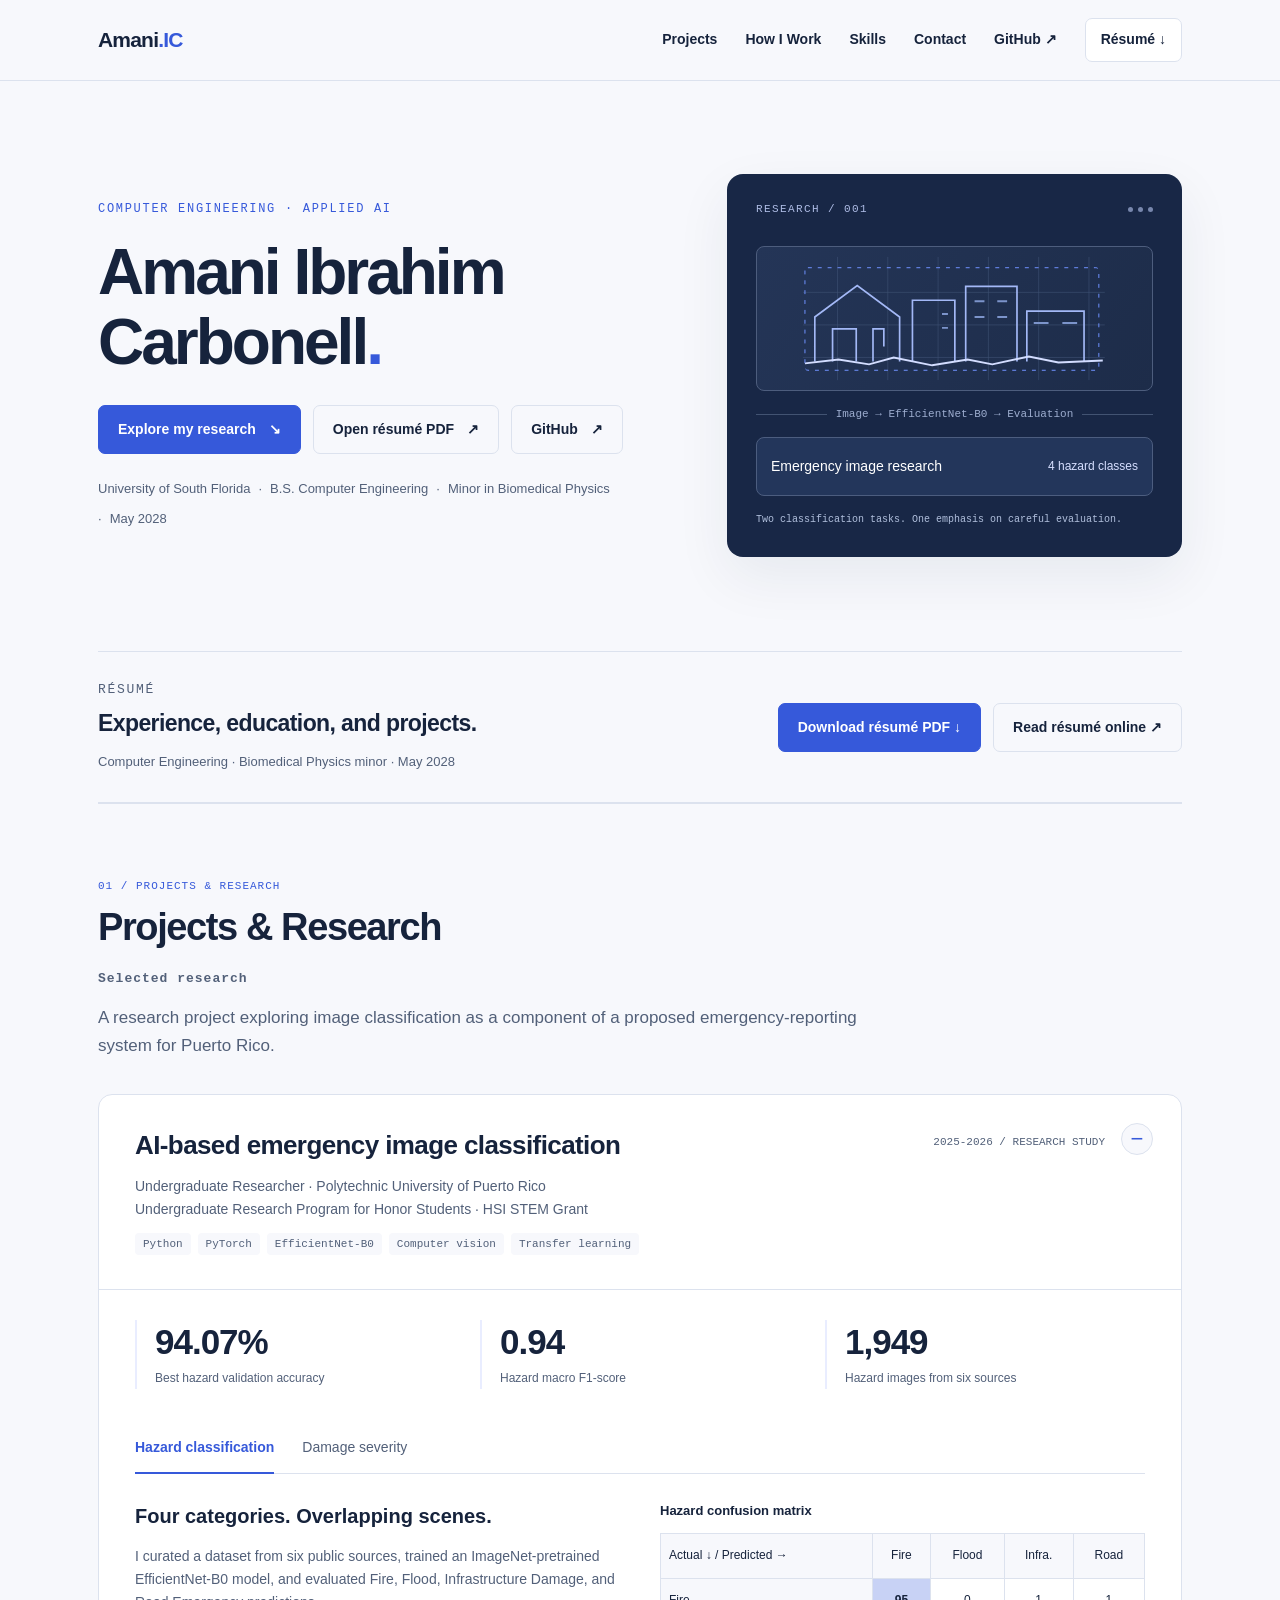
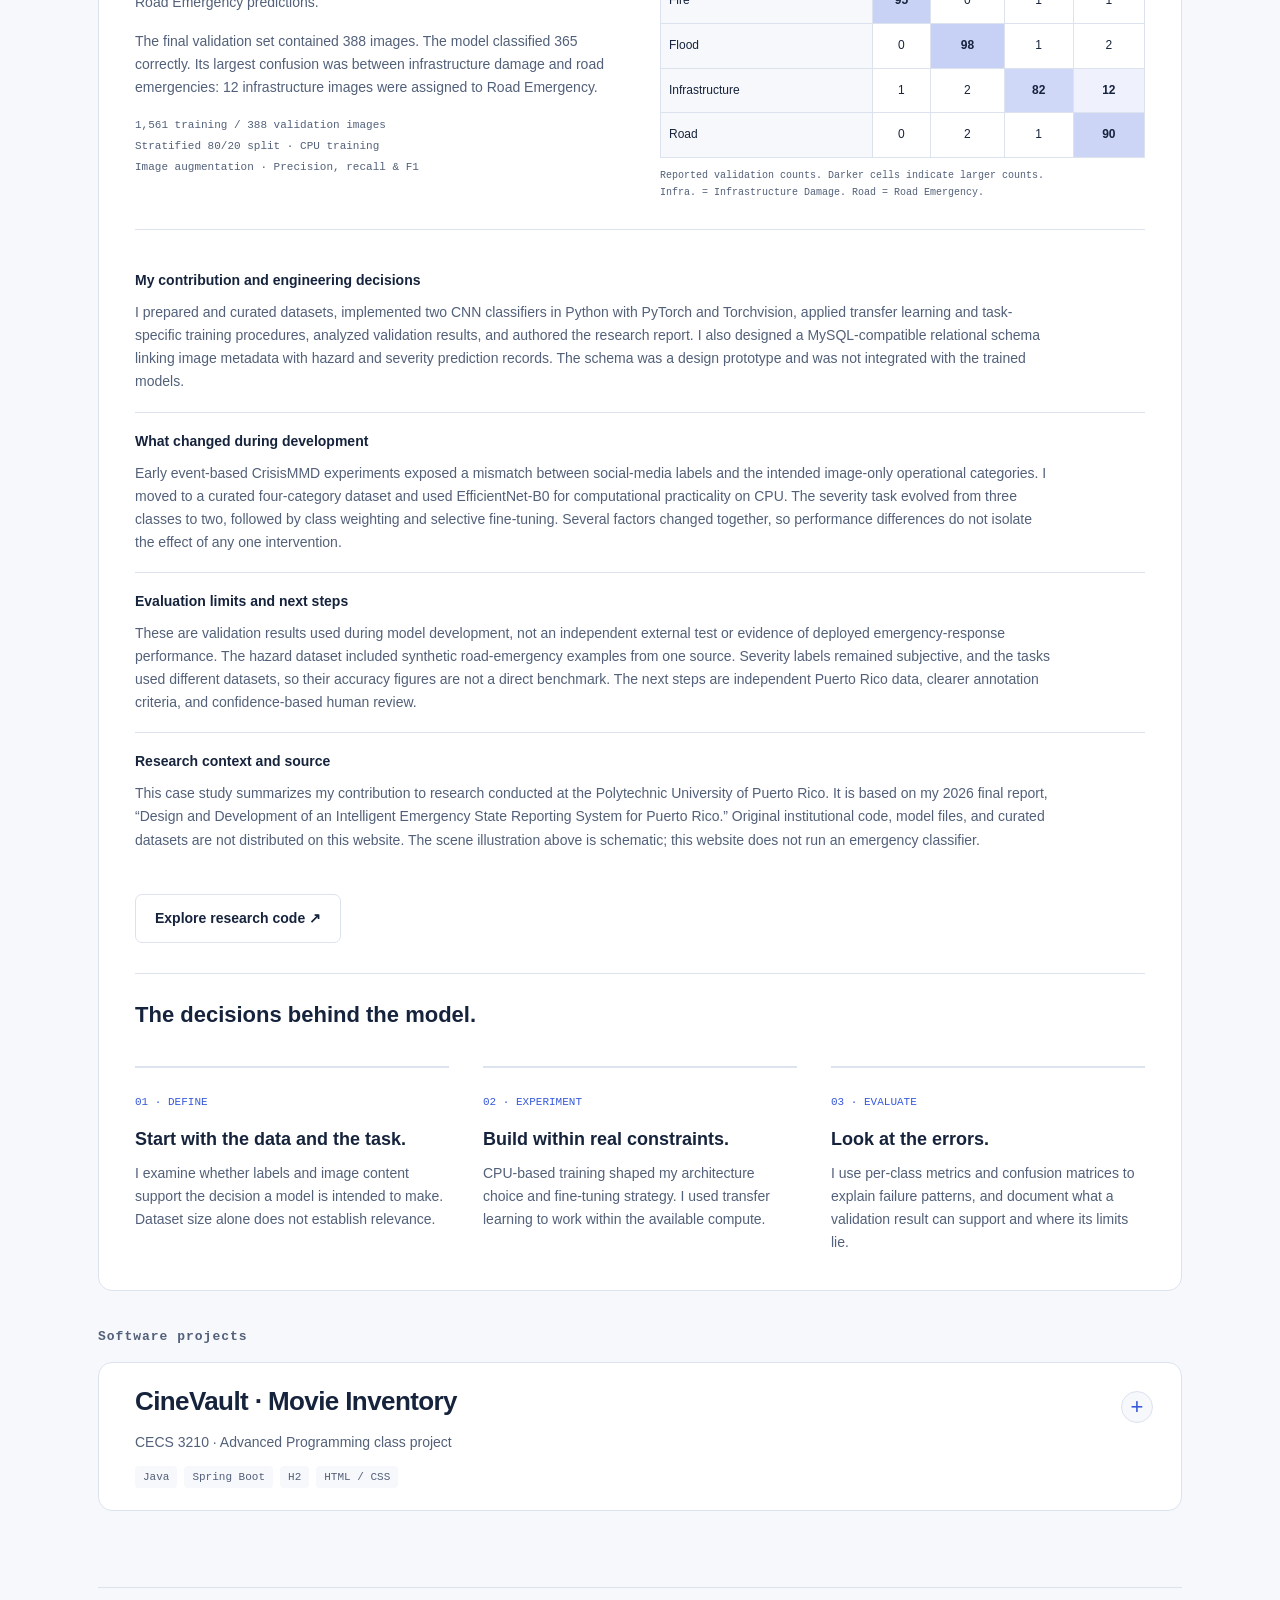
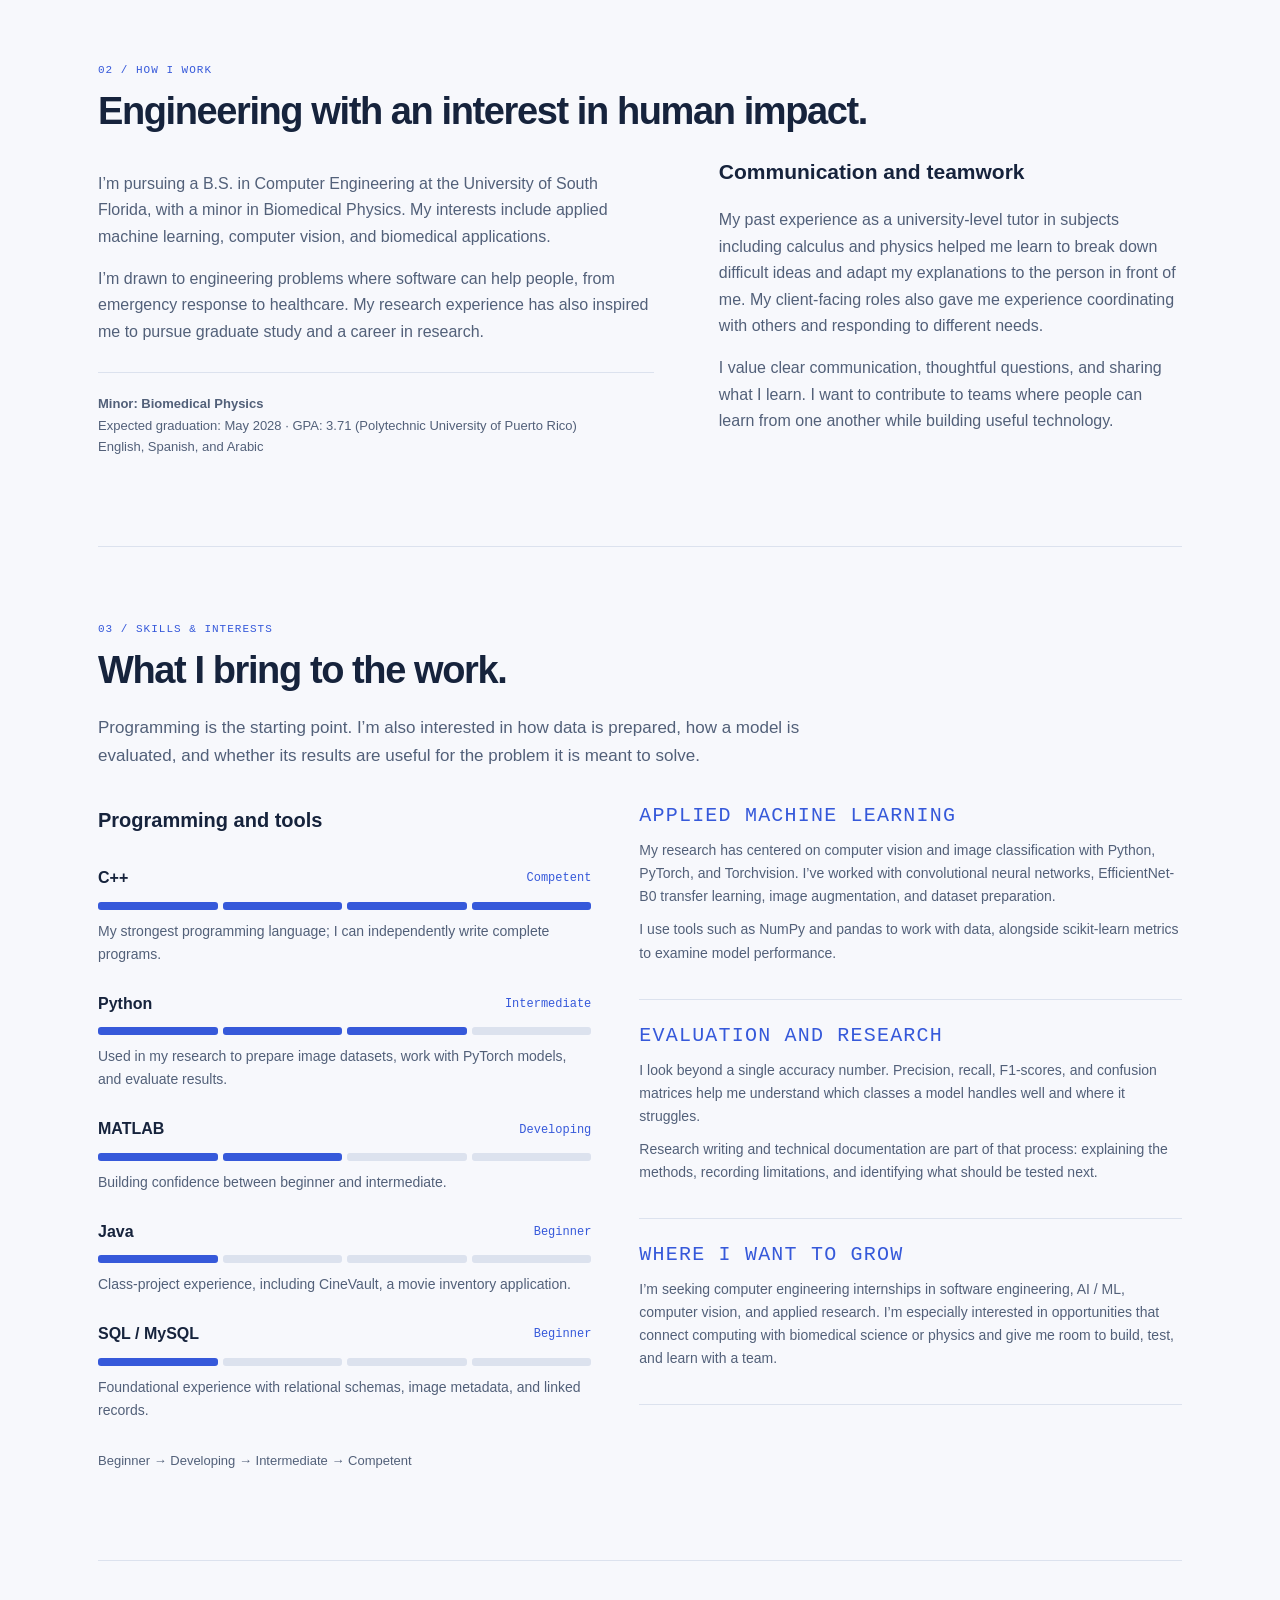
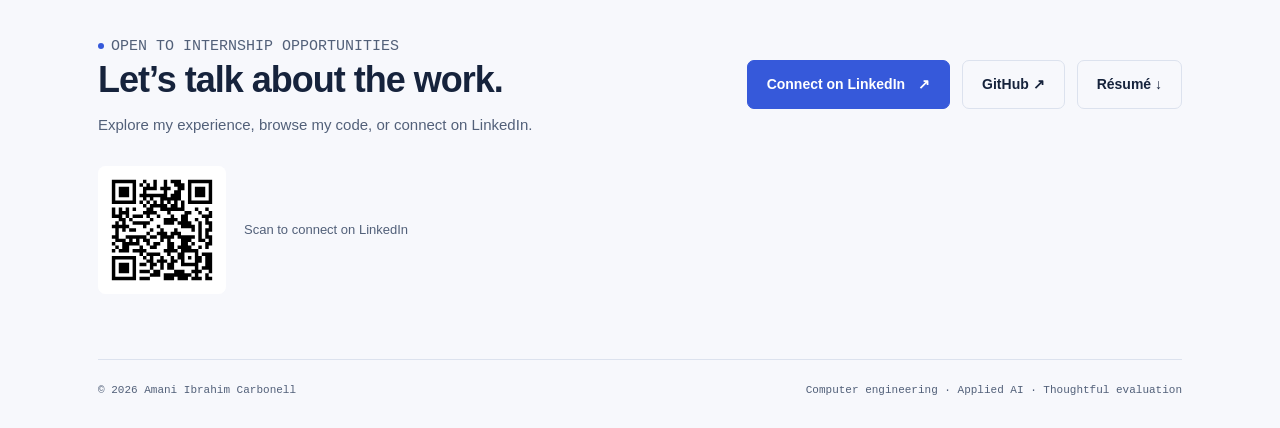
==== commit 2e123574: "Publish updated resume and PUPR GPA of 3.71" ====
--- a/index.html
+++ b/index.html
@@ -40,11 +40,11 @@
 </head>
 <body>
 <a class="skip" href="#main">Skip to content</a>
-<header><div class="wrap"><nav aria-label="Main navigation"><a class="brand" href="#main">Amani<span>.IC</span></a><div class="navlinks"><a href="#projects">Projects</a><a class="about-nav" href="#approach">How I Work</a><a href="#about">Skills</a><a href="#contact">Contact</a><a href="https://github.com/amaniic" target="_blank" rel="noopener noreferrer">GitHub ↗</a><a class="resume-link" href="Amani_Ibrahim_Carbonell_Resume.pdf?v=digital20261021">Résumé ↓</a></div></nav></div></header>
+<header><div class="wrap"><nav aria-label="Main navigation"><a class="brand" href="#main">Amani<span>.IC</span></a><div class="navlinks"><a href="#projects">Projects</a><a class="about-nav" href="#approach">How I Work</a><a href="#about">Skills</a><a href="#contact">Contact</a><a href="https://github.com/amaniic" target="_blank" rel="noopener noreferrer">GitHub ↗</a><a class="resume-link" href="Amani_Ibrahim_Carbonell_Resume.pdf?v=gpa20261117">Résumé ↓</a></div></nav></div></header>
 <main id="main"><div class="wrap">
-<section class="hero" aria-labelledby="hero-title"><div><p class="eyebrow">Computer engineering · Applied AI</p><h1 id="hero-title">Amani Ibrahim<br>Carbonell<span>.</span></h1><div class="actions"><a class="button" href="#research">Explore my research <span aria-hidden="true">↘</span></a><a class="button secondary" href="Amani_Ibrahim_Carbonell_Resume.pdf?v=digital20261021" target="_blank" rel="noopener noreferrer">Open résumé PDF <span aria-hidden="true">↗</span></a><a class="button secondary" href="https://github.com/amaniic" target="_blank" rel="noopener noreferrer">GitHub <span aria-hidden="true">↗</span></a></div><p class="identity"><span>University of South Florida</span><span>B.S. Computer Engineering</span><span>Minor in Biomedical Physics</span><span>May 2028</span></p></div>
+<section class="hero" aria-labelledby="hero-title"><div><p class="eyebrow">Computer engineering · Applied AI</p><h1 id="hero-title">Amani Ibrahim<br>Carbonell<span>.</span></h1><div class="actions"><a class="button" href="#research">Explore my research <span aria-hidden="true">↘</span></a><a class="button secondary" href="Amani_Ibrahim_Carbonell_Resume.pdf?v=gpa20261117" target="_blank" rel="noopener noreferrer">Open résumé PDF <span aria-hidden="true">↗</span></a><a class="button secondary" href="https://github.com/amaniic" target="_blank" rel="noopener noreferrer">GitHub <span aria-hidden="true">↗</span></a></div><p class="identity"><span>University of South Florida</span><span>B.S. Computer Engineering</span><span>Minor in Biomedical Physics</span><span>May 2028</span></p></div>
 <div class="visual" aria-label="Conceptual illustration of the research workflow"><div class="visual-top"><span>RESEARCH / 001</span><span class="dots" aria-hidden="true"><i></i><i></i><i></i></span></div><div class="image-box"><svg viewBox="0 0 340 145" fill="none" aria-hidden="true"><path d="M16 112h306M16 79h306M16 46h306M51 10v125M102 10v125M153 10v125M204 10v125M255 10v125M306 10v125" stroke="#405274" stroke-width=".6"/><path d="M28 116V71l43-32 43 32v45M46 116V83h24v33M87 116V83h11v18M127 116V54h43v62M181 116V40h52v76M243 116V65h58v51" stroke="#a3b8f6" stroke-width="1.7"/><path d="m18 118 34-4 31 5 25-7 39 8 36-6 25 5 37-8 30 6 45-2" stroke="#d3ddff" stroke-width="2"/><path d="M157 68h6M157 82h6M190 55h10M213 55h10M190 71h10M213 71h10M250 77h15M279 77h15" stroke="#7c94cb" stroke-width="2"/><rect x="18" y="21" width="298" height="104" rx="3" stroke="#7092ff" stroke-dasharray="4 6"/></svg></div><div class="processing">Image → EfficientNet-B0 → Evaluation</div><div class="prediction"><span>Emergency image research</span><strong>4 hazard classes</strong></div><p class="visual-note">Two classification tasks. One emphasis on careful evaluation.</p></div></section>
-<section class="resume-panel" id="resume" aria-labelledby="resume-title"><div><p class="eyebrow">RÉSUMÉ</p><h2 id="resume-title">Experience, education, and projects.</h2><p>Computer Engineering · Biomedical Physics minor · May 2028</p></div><div class="actions"><a class="button" href="Amani_Ibrahim_Carbonell_Resume.pdf?v=digital20261021" download="Amani_Ibrahim_Carbonell_Resume.pdf?v=digital20261021">Download résumé PDF ↓</a><a class="button secondary" href="Amani_Ibrahim_Carbonell_Resume.pdf?v=digital20261021">Read résumé online ↗</a></div></section>
+<section class="resume-panel" id="resume" aria-labelledby="resume-title"><div><p class="eyebrow">RÉSUMÉ</p><h2 id="resume-title">Experience, education, and projects.</h2><p>Computer Engineering · Biomedical Physics minor · May 2028</p></div><div class="actions"><a class="button" href="Amani_Ibrahim_Carbonell_Resume.pdf?v=gpa20261117" download="Amani_Ibrahim_Carbonell_Resume.pdf?v=gpa20261117">Download résumé PDF ↓</a><a class="button secondary" href="Amani_Ibrahim_Carbonell_Resume.pdf?v=gpa20261117">Read résumé online ↗</a></div></section>
 <section class="section" id="projects" aria-labelledby="projects-title"><p class="section-number">01 / PROJECTS &amp; RESEARCH</p><h2 id="projects-title">Projects &amp; Research</h2><div class="project-group" id="research"><h3 class="subsection-title">Selected research</h3><p class="section-lead">A research project exploring image classification as a component of a proposed emergency-reporting system for Puerto Rico.</p>
 <details class="project project-disclosure" open><summary class="project-head"><div><h4>AI-based emergency image classification</h4><p>Undergraduate Researcher · Polytechnic University of Puerto Rico<br>Undergraduate Research Program for Honor Students · HSI STEM Grant</p><div class="tags"><span>Python</span><span>PyTorch</span><span>EfficientNet-B0</span><span>Computer vision</span><span>Transfer learning</span></div></div><div class="project-date">2025-2026 / RESEARCH STUDY</div></summary><div class="project-body"><div class="metrics"><div class="metric"><strong>94.07%</strong><span>Best hazard validation accuracy</span></div><div class="metric"><strong>0.94</strong><span>Hazard macro F1-score</span></div><div class="metric"><strong>1,949</strong><span>Hazard images from six sources</span></div></div>
 <div class="tabs" role="tablist" aria-label="Explore model results"><button id="tab-hazard" role="tab" aria-selected="true" aria-controls="panel-hazard" tabindex="0">Hazard classification</button><button id="tab-severity" role="tab" aria-selected="false" aria-controls="panel-severity" tabindex="-1">Damage severity</button></div>
@@ -52,9 +52,9 @@
 <div role="tabpanel" id="panel-severity" aria-labelledby="tab-severity" hidden><div class="result-layout"><div class="result-copy"><h4>Severity needs more than a headline score.</h4><p>I developed a second EfficientNet-B0 model for Mild Damage versus Severe Damage using a modified, supplemented CrisisMMD-based dataset. Training used class-weighted cross-entropy and staged fine-tuning.</p><p>The best validation accuracy across training was <strong>79.57%</strong>. The final Stage 2 pass shown here classified 431 of 558 images correctly (<strong>77.24%</strong>). These results describe different checkpoints.</p><p class="method">2,289 training / 558 validation images<br>Final-pass macro F1: 0.75<br>Final-pass severe recall: 0.79</p></div><div class="table-scroll"><table><caption>Severity confusion matrix · final Stage 2 pass</caption><thead><tr><th scope="col">Actual ↓ / Predicted →</th><th scope="col">Mild</th><th scope="col">Severe</th></tr></thead><tbody><tr><th scope="row">Mild Damage</th><td class="cell" style="--heat:.16">125</td><td class="cell" style="--heat:.06">45</td></tr><tr><th scope="row">Severe Damage</th><td class="cell" style="--heat:.10">82</td><td class="cell" style="--heat:.28">306</td></tr></tbody></table><p class="table-note">82 severe images were predicted as mild in the final pass. This failure mode supports further research into human review and clearer severity criteria.</p></div></div></div>
 <div class="observations"><div class="research-note"><h5>My contribution and engineering decisions</h5><p>I prepared and curated datasets, implemented two CNN classifiers in Python with PyTorch and Torchvision, applied transfer learning and task-specific training procedures, analyzed validation results, and authored the research report. I also designed a MySQL-compatible relational schema linking image metadata with hazard and severity prediction records. The schema was a design prototype and was not integrated with the trained models.</p></div><div class="research-note"><h5>What changed during development</h5><p>Early event-based CrisisMMD experiments exposed a mismatch between social-media labels and the intended image-only operational categories. I moved to a curated four-category dataset and used EfficientNet-B0 for computational practicality on CPU. The severity task evolved from three classes to two, followed by class weighting and selective fine-tuning. Several factors changed together, so performance differences do not isolate the effect of any one intervention.</p></div><div class="research-note"><h5>Evaluation limits and next steps</h5><p>These are validation results used during model development, not an independent external test or evidence of deployed emergency-response performance. The hazard dataset included synthetic road-emergency examples from one source. Severity labels remained subjective, and the tasks used different datasets, so their accuracy figures are not a direct benchmark. The next steps are independent Puerto Rico data, clearer annotation criteria, and confidence-based human review.</p></div><div class="research-note"><h5>Research context and source</h5><p>This case study summarizes my contribution to research conducted at the Polytechnic University of Puerto Rico. It is based on my 2026 final report, “Design and Development of an Intelligent Emergency State Reporting System for Puerto Rico.” Original institutional code, model files, and curated datasets are not distributed on this website. The scene illustration above is schematic; this website does not run an emergency classifier.</p></div></div><div class="actions" style="margin-top:24px"><a class="button secondary" href="https://github.com/amaniic/amani-portfolio/tree/main/research" target="_blank" rel="noopener noreferrer">Explore research code ↗</a></div><div class="model-decisions"><h4>The decisions behind the model.</h4><div class="approach-grid"><div class="approach-step"><span class="step-num">01 · DEFINE</span><h3>Start with the data and the task.</h3><p>I examine whether labels and image content support the decision a model is intended to make. Dataset size alone does not establish relevance.</p></div><div class="approach-step"><span class="step-num">02 · EXPERIMENT</span><h3>Build within real constraints.</h3><p>CPU-based training shaped my architecture choice and fine-tuning strategy. I used transfer learning to work within the available compute.</p></div><div class="approach-step"><span class="step-num">03 · EVALUATE</span><h3>Look at the errors.</h3><p>I use per-class metrics and confusion matrices to explain failure patterns, and document what a validation result can support and where its limits lie.</p></div></div></div></div></details></div>
 <div class="project-group" id="software-projects"><h3 class="subsection-title">Software projects</h3><details class="project project-disclosure"><summary class="project-head"><div><h4>CineVault · Movie Inventory</h4><p>CECS 3210 · Advanced Programming class project</p><div class="tags"><span>Java</span><span>Spring Boot</span><span>H2</span><span>HTML / CSS</span></div></div></summary><div class="project-body"><p>A web application for adding, browsing, editing, and deleting movies. Includes movie-ID lookup, duplicate checks, input validation, and a local database.</p><div class="cinevault-gallery" aria-label="Original CineVault application screenshots"><figure><a href="assets/cinevault-home.jpg" target="_blank" rel="noopener noreferrer"><img src="assets/cinevault-home.jpg" width="1913" height="1006" alt="Original CineVault homepage with movie-poster collage and Get started button" loading="lazy"></a><figcaption>The original homepage and navigation.</figcaption></figure><figure><a href="assets/cinevault-inventory.jpg" target="_blank" rel="noopener noreferrer"><img src="assets/cinevault-inventory.jpg" width="1774" height="967" alt="Original CineVault inventory showing movie posters, titles, directors, and unique IDs" loading="lazy"></a><figcaption>The movie collection, with posters and unique IDs.</figcaption></figure></div><div class="actions"><a class="button secondary" href="https://github.com/amaniic/amani-portfolio/tree/main/cinevault" target="_blank" rel="noopener noreferrer">View CineVault code ↗</a></div></div></details></div></section>
-<section class="section" id="approach" aria-labelledby="approach-title"><p class="section-number">02 / HOW I WORK</p><h2 id="approach-title">Engineering with an interest in human impact.</h2><div class="human-layout"><div><p>I’m pursuing a B.S. in Computer Engineering at the University of South Florida, with a minor in Biomedical Physics. My interests include applied machine learning, computer vision, and biomedical applications.</p><p>I’m drawn to engineering problems where software can help people, from emergency response to healthcare. My research experience has also inspired me to pursue graduate study and a career in research.</p><p class="about-meta"><strong>Minor: Biomedical Physics</strong><br>Expected graduation: May 2028 · GPA: 3.6<br>English, Spanish, and Arabic</p></div><div><h3>Communication and teamwork</h3><p>My past experience as a university-level tutor in subjects including calculus and physics helped me learn to break down difficult ideas and adapt my explanations to the person in front of me. My client-facing roles also gave me experience coordinating with others and responding to different needs.</p><p>I value clear communication, thoughtful questions, and sharing what I learn. I want to contribute to teams where people can learn from one another while building useful technology.</p></div></div></section>
+<section class="section" id="approach" aria-labelledby="approach-title"><p class="section-number">02 / HOW I WORK</p><h2 id="approach-title">Engineering with an interest in human impact.</h2><div class="human-layout"><div><p>I’m pursuing a B.S. in Computer Engineering at the University of South Florida, with a minor in Biomedical Physics. My interests include applied machine learning, computer vision, and biomedical applications.</p><p>I’m drawn to engineering problems where software can help people, from emergency response to healthcare. My research experience has also inspired me to pursue graduate study and a career in research.</p><p class="about-meta"><strong>Minor: Biomedical Physics</strong><br>Expected graduation: May 2028 · GPA: 3.71 (Polytechnic University of Puerto Rico)<br>English, Spanish, and Arabic</p></div><div><h3>Communication and teamwork</h3><p>My past experience as a university-level tutor in subjects including calculus and physics helped me learn to break down difficult ideas and adapt my explanations to the person in front of me. My client-facing roles also gave me experience coordinating with others and responding to different needs.</p><p>I value clear communication, thoughtful questions, and sharing what I learn. I want to contribute to teams where people can learn from one another while building useful technology.</p></div></div></section>
 <section class="section" id="about" aria-labelledby="skills-title"><p class="section-number">03 / SKILLS &amp; INTERESTS</p><h2 id="skills-title">What I bring to the work.</h2><p class="section-lead">Programming is the starting point. I’m also interested in how data is prepared, how a model is evaluated, and whether its results are useful for the problem it is meant to solve.</p><div class="skill-depth"><div class="language-panel"><h3>Programming and tools</h3><ul class="language-chart"><li class="language-row"><div class="language-label"><h4>C++</h4><span>Competent</span></div><div class="level-track" aria-hidden="true"><i class="filled"></i><i class="filled"></i><i class="filled"></i><i class="filled"></i></div><p>My strongest programming language; I can independently write complete programs.</p></li><li class="language-row"><div class="language-label"><h4>Python</h4><span>Intermediate</span></div><div class="level-track" aria-hidden="true"><i class="filled"></i><i class="filled"></i><i class="filled"></i><i class=""></i></div><p>Used in my research to prepare image datasets, work with PyTorch models, and evaluate results.</p></li><li class="language-row"><div class="language-label"><h4>MATLAB</h4><span>Developing</span></div><div class="level-track" aria-hidden="true"><i class="filled"></i><i class="filled"></i><i class=""></i><i class=""></i></div><p>Building confidence between beginner and intermediate.</p></li><li class="language-row"><div class="language-label"><h4>Java</h4><span>Beginner</span></div><div class="level-track" aria-hidden="true"><i class="filled"></i><i class=""></i><i class=""></i><i class=""></i></div><p>Class-project experience, including CineVault, a movie inventory application.</p></li><li class="language-row"><div class="language-label"><h4>SQL / MySQL</h4><span>Beginner</span></div><div class="level-track" aria-hidden="true"><i class="filled"></i><i class=""></i><i class=""></i><i class=""></i></div><p>Foundational experience with relational schemas, image metadata, and linked records.</p></li></ul><p class="skill-caption">Beginner → Developing → Intermediate → Competent</p></div><div class="practice-panel"><div class="skill-group"><h3>Applied machine learning</h3><p>My research has centered on computer vision and image classification with Python, PyTorch, and Torchvision. I’ve worked with convolutional neural networks, EfficientNet-B0 transfer learning, image augmentation, and dataset preparation.</p><p>I use tools such as NumPy and pandas to work with data, alongside scikit-learn metrics to examine model performance.</p></div><div class="skill-group"><h3>Evaluation and research</h3><p>I look beyond a single accuracy number. Precision, recall, F1-scores, and confusion matrices help me understand which classes a model handles well and where it struggles.</p><p>Research writing and technical documentation are part of that process: explaining the methods, recording limitations, and identifying what should be tested next.</p></div><div class="skill-group"><h3>Where I want to grow</h3><p>I’m seeking computer engineering internships in software engineering, AI / ML, computer vision, and applied research. I’m especially interested in opportunities that connect computing with biomedical science or physics and give me room to build, test, and learn with a team.</p></div></div></div></section>
-<section class="section contact" id="contact" aria-labelledby="contact-title"><div class="contact-inner"><div><p class="status">OPEN TO INTERNSHIP OPPORTUNITIES</p><h2 id="contact-title">Let’s talk about the work.</h2><p>Explore my experience, browse my code, or connect on LinkedIn.</p></div><div class="actions"><a class="button" href="https://www.linkedin.com/in/amani-ibr" target="_blank" rel="noopener noreferrer">Connect on LinkedIn <span aria-hidden="true">↗</span></a><a class="button secondary" href="https://github.com/amaniic" target="_blank" rel="noopener noreferrer">GitHub ↗</a><a class="button secondary" href="Amani_Ibrahim_Carbonell_Resume.pdf?v=digital20261021">Résumé ↓</a></div></div><figure class="linkedin-qr"><a href="https://www.linkedin.com/in/amani-ibr/" target="_blank" rel="noopener noreferrer"><img src="linkedin-qr.svg" width="128" height="128" alt="QR code linking to Amani Ibrahim Carbonell on LinkedIn"></a><figcaption>Scan to connect on LinkedIn</figcaption></figure></section>
+<section class="section contact" id="contact" aria-labelledby="contact-title"><div class="contact-inner"><div><p class="status">OPEN TO INTERNSHIP OPPORTUNITIES</p><h2 id="contact-title">Let’s talk about the work.</h2><p>Explore my experience, browse my code, or connect on LinkedIn.</p></div><div class="actions"><a class="button" href="https://www.linkedin.com/in/amani-ibr" target="_blank" rel="noopener noreferrer">Connect on LinkedIn <span aria-hidden="true">↗</span></a><a class="button secondary" href="https://github.com/amaniic" target="_blank" rel="noopener noreferrer">GitHub ↗</a><a class="button secondary" href="Amani_Ibrahim_Carbonell_Resume.pdf?v=gpa20261117">Résumé ↓</a></div></div><figure class="linkedin-qr"><a href="https://www.linkedin.com/in/amani-ibr/" target="_blank" rel="noopener noreferrer"><img src="linkedin-qr.svg" width="128" height="128" alt="QR code linking to Amani Ibrahim Carbonell on LinkedIn"></a><figcaption>Scan to connect on LinkedIn</figcaption></figure></section>
 <footer class="footer"><span>© 2026 Amani Ibrahim Carbonell</span><span>Computer engineering · Applied AI · Thoughtful evaluation</span></footer>
 </div></main>
 <script>
